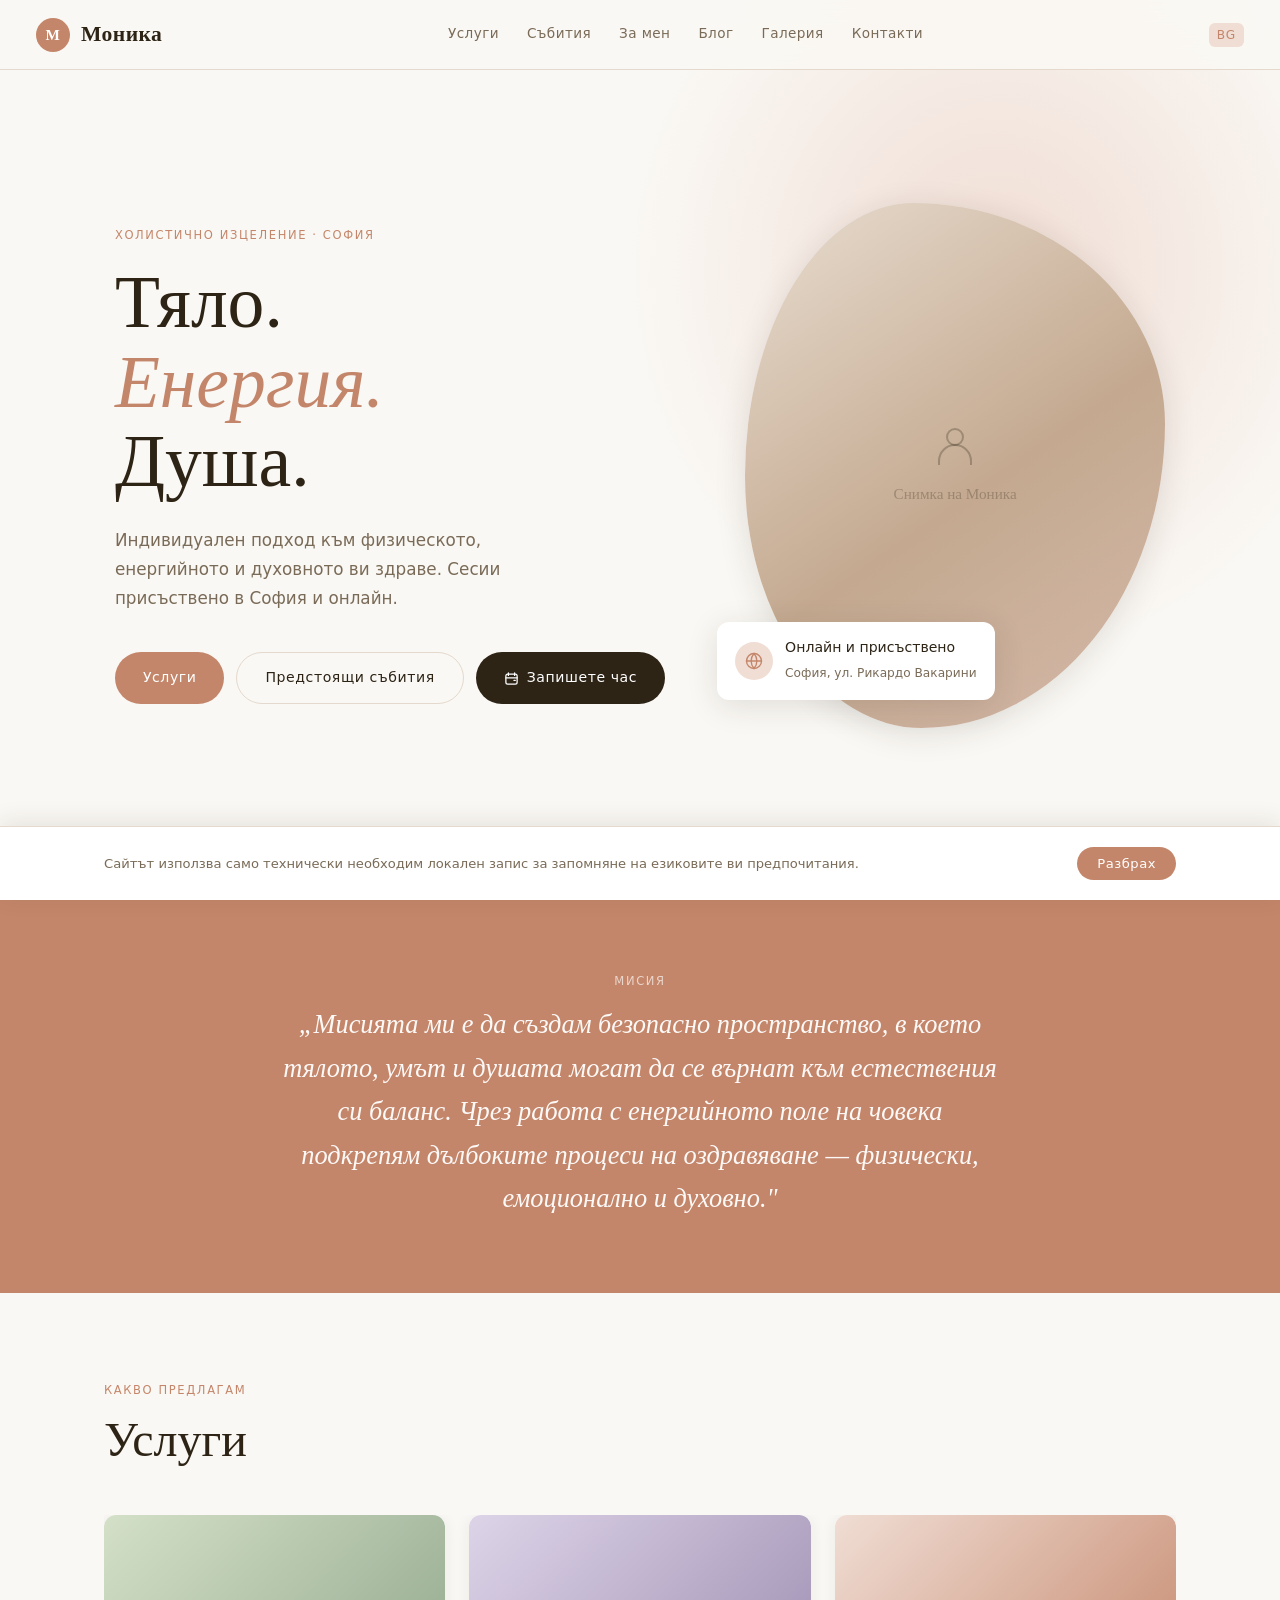
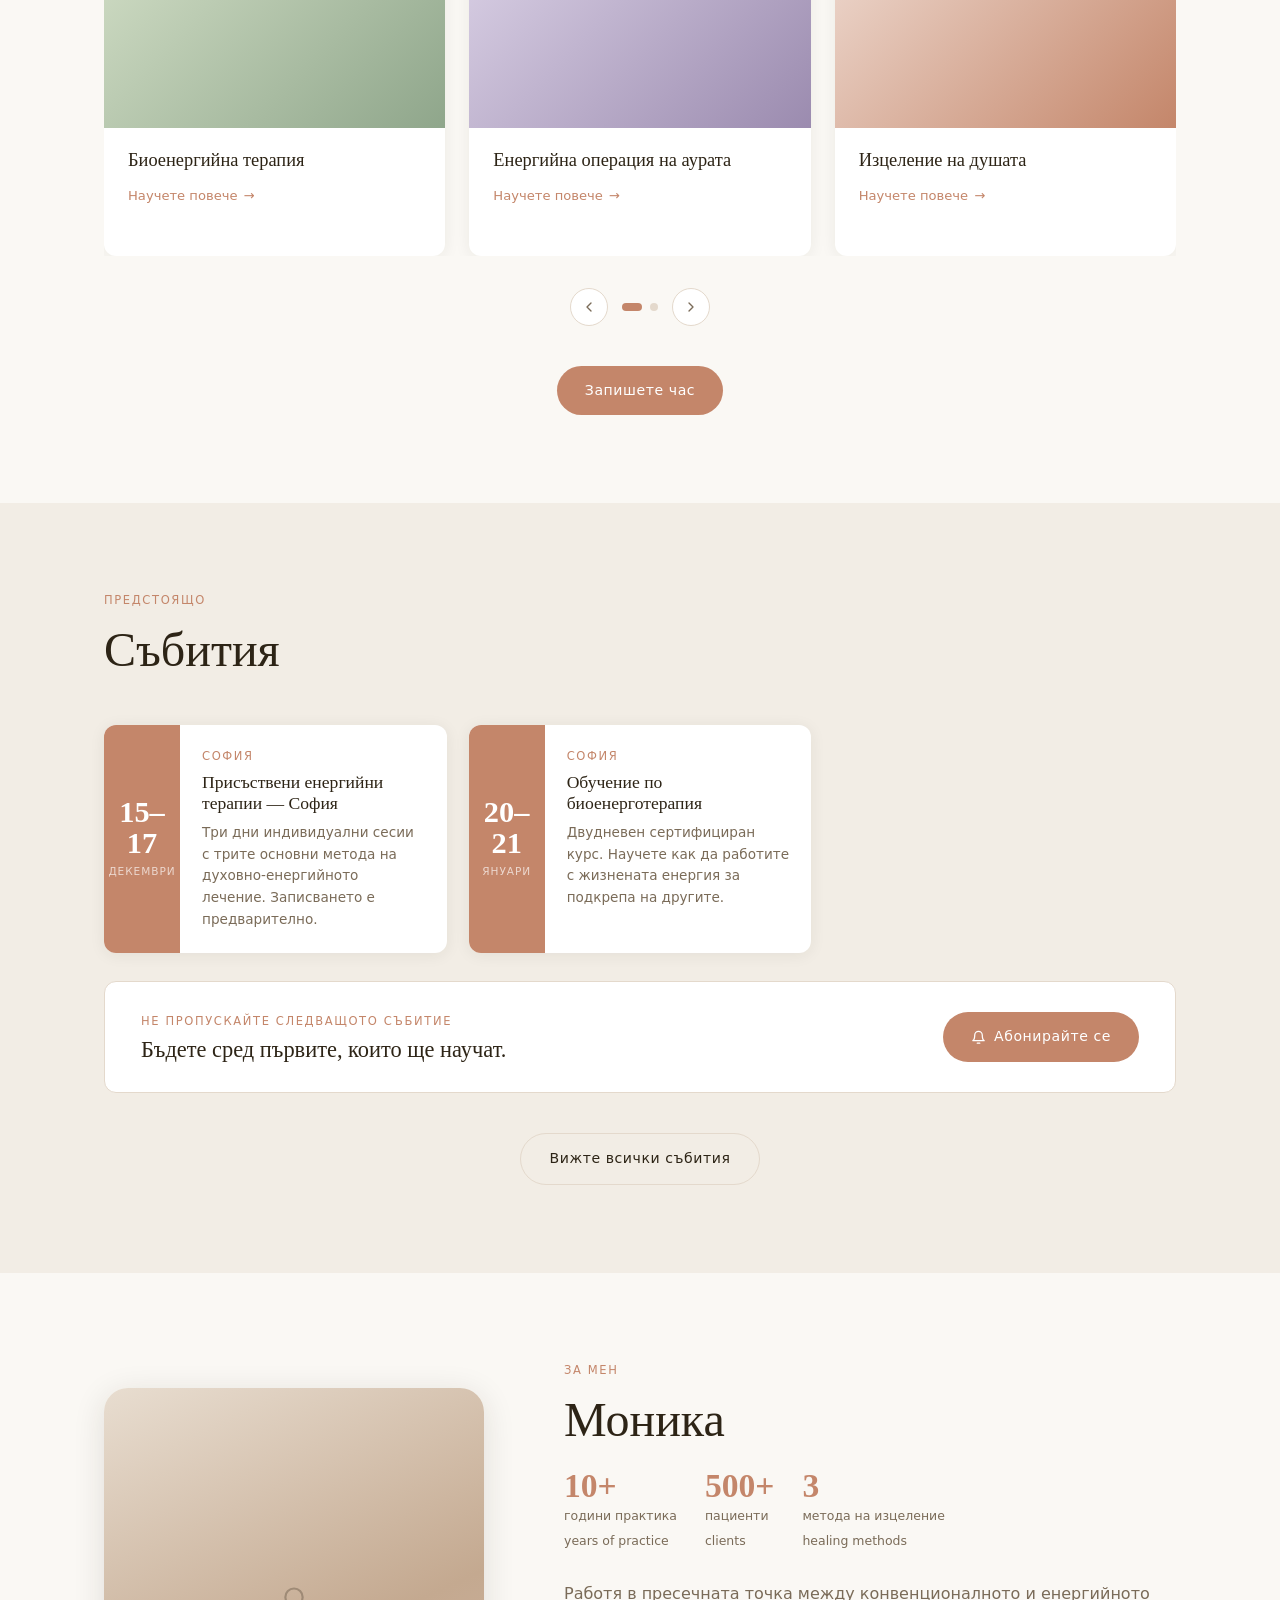
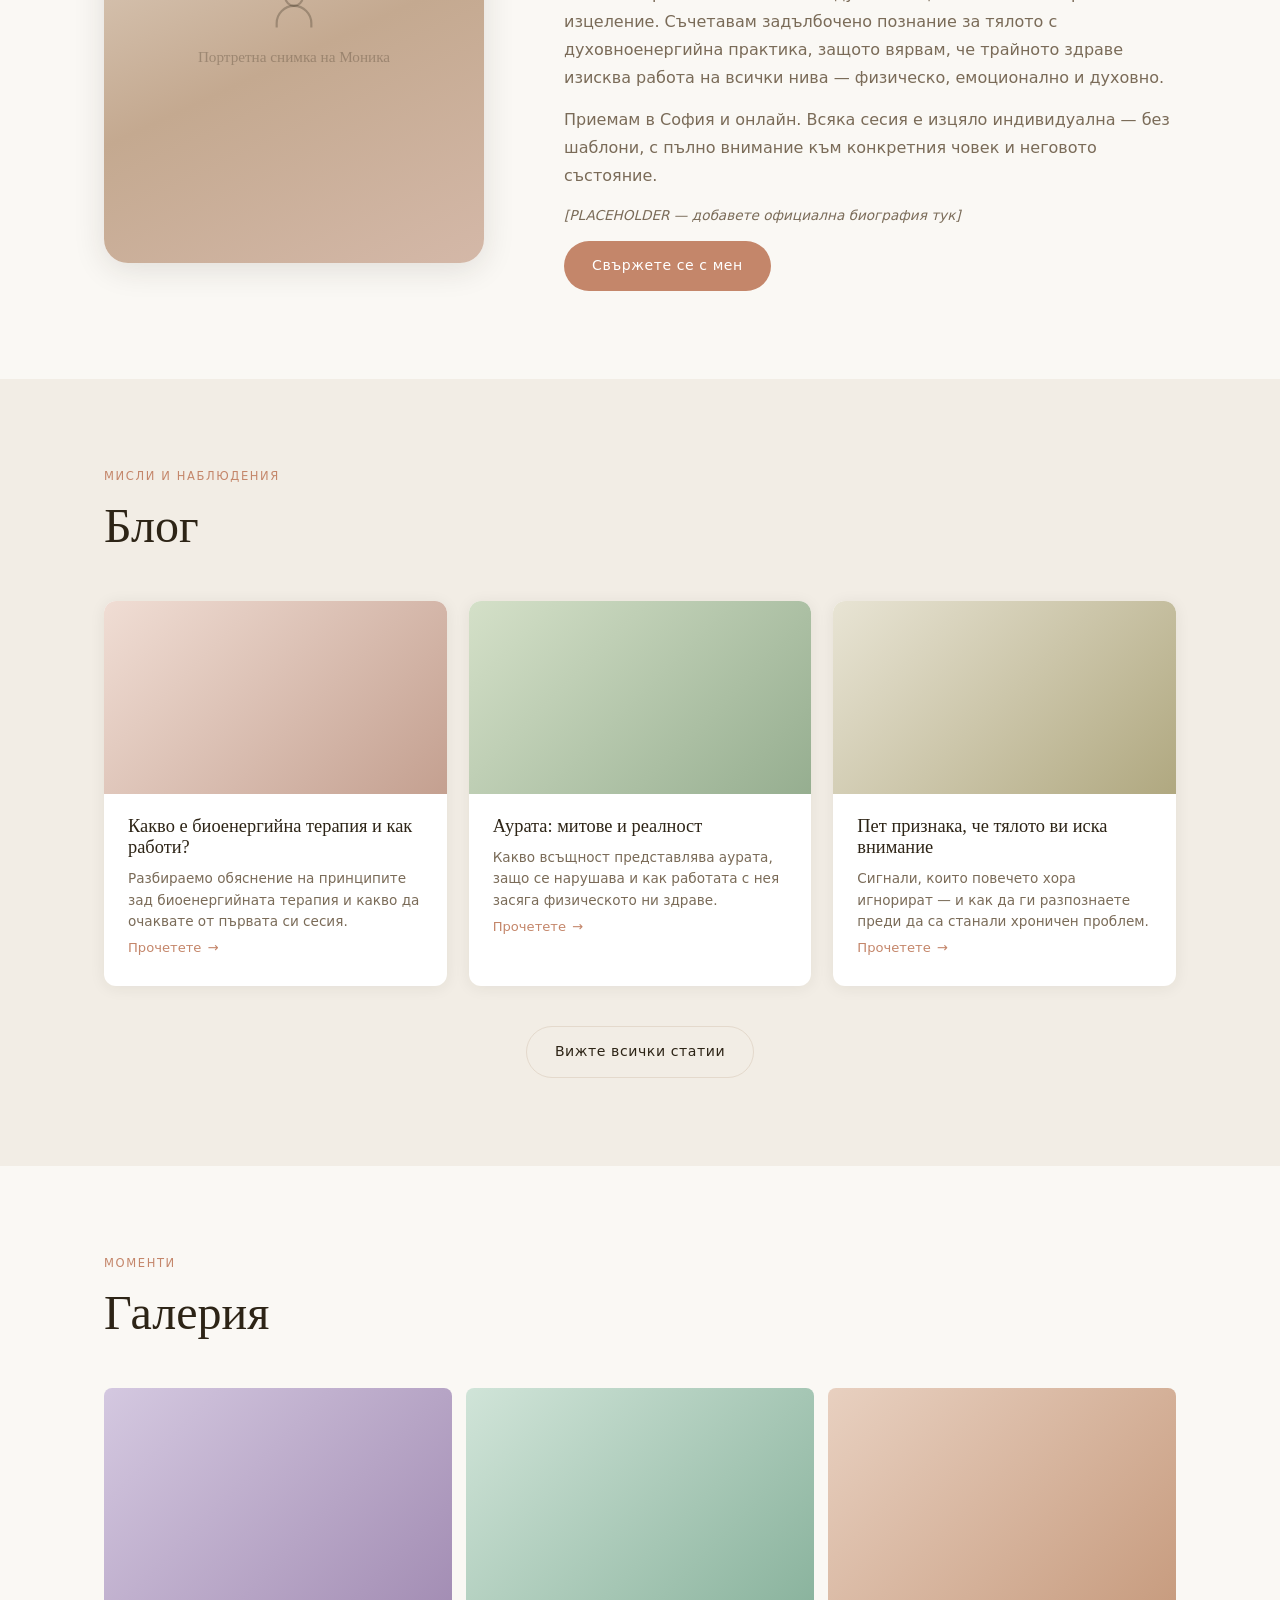
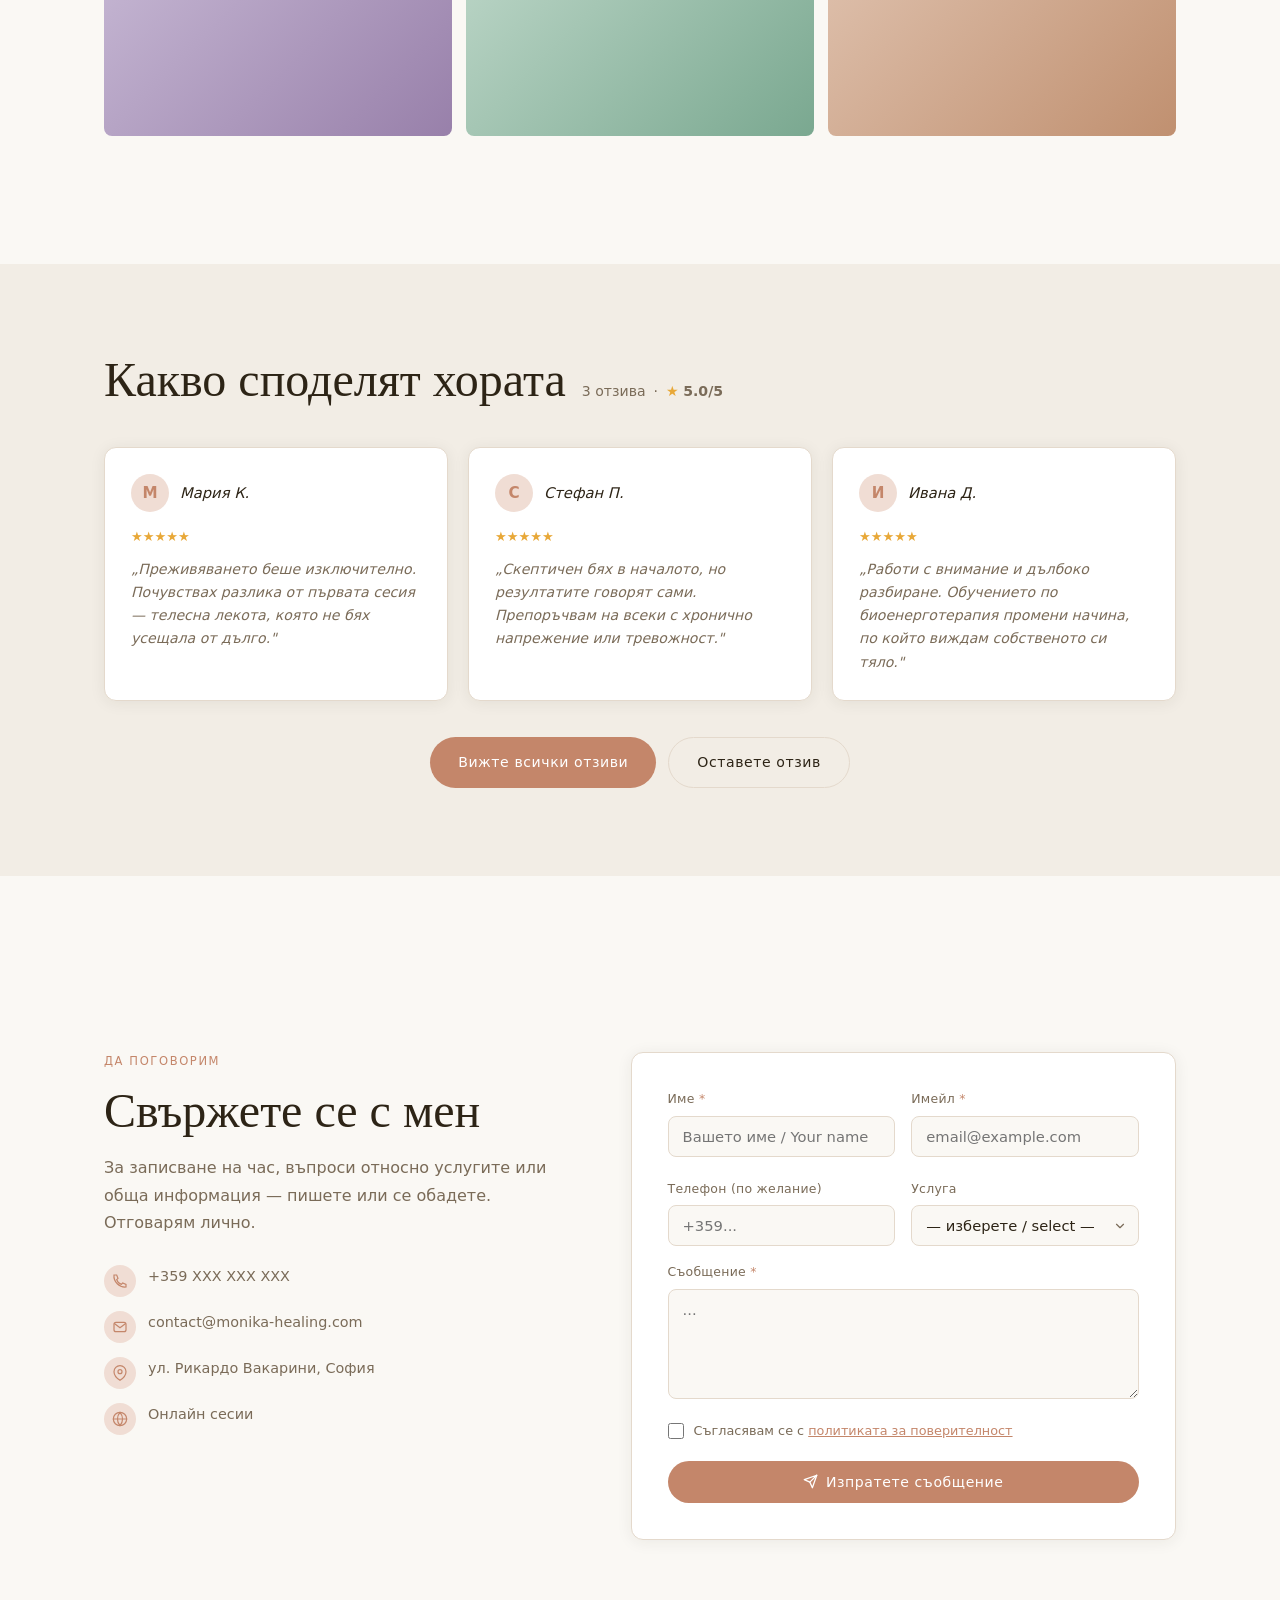
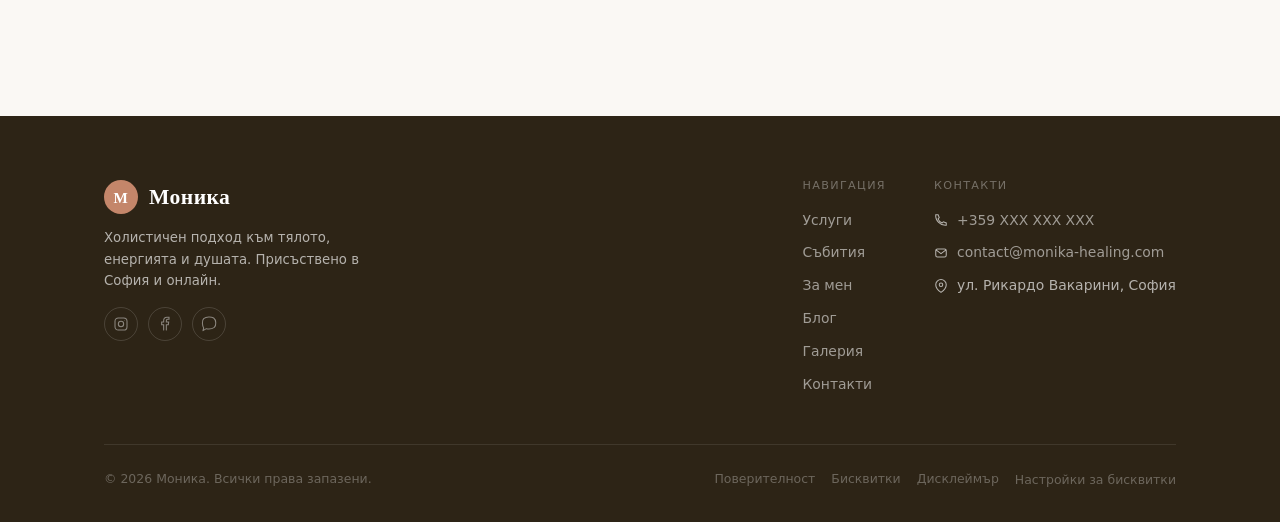
==== index.html @ 39e2f4d3 "Add files via upload" ====
<!DOCTYPE html>
<html lang="bg">
<head>
<meta charset="UTF-8">
<meta name="viewport" content="width=device-width, initial-scale=1, viewport-fit=cover">

<!-- ═══ Primary SEO ═══ -->
<title>Моника — Холистично изцеление в София</title>
<meta name="description" content="Моника — биоенергийна терапия, енергийна операция на аурата и изцеление на душата. Индивидуални сесии присъствено в София и онлайн.">
<meta name="author" content="Моника">
<meta name="keywords" content="биоенергийна терапия, енергийна операция на аурата, изцеление на душата, холистична медицина, холистично изцеление, духовно-енергийно лечение, биоенерготерапия обучение, Sofia holistic healing, energy therapy Sofia">
<meta name="theme-color" content="#C4866A">
<link rel="canonical" href="https://ВАШИЯТ-ДОМЕЙН.com/">

<!-- ═══ Open Graph ═══ -->
<meta property="og:type"        content="website">
<meta property="og:url"         content="https://ВАШИЯТ-ДОМЕЙН.com/">
<meta property="og:site_name"   content="Моника — Холистично изцеление">
<meta property="og:title"       content="Моника — Холистично изцеление в София">
<meta property="og:description" content="Биоенергийна терапия, енергийна операция на аурата и изцеление на душата. Сесии в София и онлайн.">
<meta property="og:image"       content="https://ВАШИЯТ-ДОМЕЙН.com/assets/images/og-image.jpg">
<meta property="og:locale"         content="bg_BG">
<meta property="og:locale:alternate" content="en_US">

<!-- ═══ Twitter Card ═══ -->
<meta name="twitter:card"        content="summary_large_image">
<meta name="twitter:title"       content="Моника — Холистично изцеление в София">
<meta name="twitter:description" content="Биоенергийна терапия, енергийна операция на аурата и изцеление на душата.">
<meta name="twitter:image"       content="https://ВАШИЯТ-ДОМЕЙН.com/assets/images/og-image.jpg">

<!-- ═══ Hreflang (Q6: no /en/ build) ═══ -->
<link rel="alternate" hreflang="bg"        href="https://ВАШИЯТ-ДОМЕЙН.com/">
<link rel="alternate" hreflang="x-default" href="https://ВАШИЯТ-ДОМЕЙН.com/">

<!-- ═══ JSON-LD: LocalBusiness + WebSite ═══ -->
<script type="application/ld+json">
{
  "@context": "https://schema.org",
  "@graph": [
    {
      "@type": "LocalBusiness",
      "@id": "https://ВАШИЯТ-ДОМЕЙН.com/#business",
      "name": "Моника — Холистично изцеление",
      "description": "Биоенергийна терапия, енергийна операция на аурата и изцеление на душата в София и онлайн.",
      "url": "https://ВАШИЯТ-ДОМЕЙН.com/",
      "telephone": "+359XXXXXXXXX",
      "email": "contact@monika-healing.com",
      "address": {
        "@type": "PostalAddress",
        "streetAddress": "ул. Рикардо Вакарини",
        "addressLocality": "София",
        "addressRegion": "Sofia",
        "postalCode": "1000",
        "addressCountry": "BG"
      },
      "geo": {
        "@type": "GeoCoordinates",
        "latitude": "42.6977",
        "longitude": "23.3219"
      },
      "image": "https://ВАШИЯТ-ДОМЕЙН.com/assets/images/og-image.jpg",
      "priceRange": "$$",
      "hasMap": "https://maps.google.com/?q=ул.+Рикардо+Вакарини,+София",
      "sameAs": [
        "https://www.instagram.com/PLACEHOLDER",
        "https://www.facebook.com/PLACEHOLDER"
      ]
    },
    {
      "@type": "WebSite",
      "@id": "https://ВАШИЯТ-ДОМЕЙН.com/#website",
      "url": "https://ВАШИЯТ-ДОМЕЙН.com/",
      "name": "Моника — Холистично изцеление",
      "inLanguage": ["bg", "en"],
      "publisher": { "@id": "https://ВАШИЯТ-ДОМЕЙН.com/#business" }
    }
  ]
}
</script>

<!-- ═══ JSON-LD: Services ═══ -->
<script type="application/ld+json">
{
  "@context": "https://schema.org",
  "@graph": [
    {
      "@type": "Service",
      "@id": "https://ВАШИЯТ-ДОМЕЙН.com/#svc-bioenergy",
      "provider": { "@id": "https://ВАШИЯТ-ДОМЕЙН.com/#business" },
      "name": "Биоенергийна терапия",
      "description": "Работа с жизнената енергия на тялото за подкрепа на физическото и емоционалното здраве.",
      "areaServed": ["Sofia", "Online"],
      "serviceType": "Holistic Healing"
    },
    {
      "@type": "Service",
      "@id": "https://ВАШИЯТ-ДОМЕЙН.com/#svc-aura",
      "provider": { "@id": "https://ВАШИЯТ-ДОМЕЙН.com/#business" },
      "name": "Енергийна операция на аурата",
      "description": "Почистване, балансиране и укрепване на енергийното поле около тялото.",
      "areaServed": ["Sofia", "Online"],
      "serviceType": "Holistic Healing"
    },
    {
      "@type": "Service",
      "@id": "https://ВАШИЯТ-ДОМЕЙН.com/#svc-soul",
      "provider": { "@id": "https://ВАШИЯТ-ДОМЕЙН.com/#business" },
      "name": "Изцеление на душата",
      "description": "Работа с дълбоките духовни и психоемоционални корени на дисбаланса.",
      "areaServed": ["Sofia", "Online"],
      "serviceType": "Holistic Healing"
    },
    {
      "@type": "Service",
      "@id": "https://ВАШИЯТ-ДОМЕЙН.com/#svc-complex",
      "provider": { "@id": "https://ВАШИЯТ-ДОМЕЙН.com/#business" },
      "name": "Комплексно духовно-енергийно изцеление",
      "description": "Съчетание на биоенергийна терапия, работа с аурата и изцеление на душата в един сеанс.",
      "areaServed": ["Sofia", "Online"],
      "serviceType": "Holistic Healing"
    },
    {
      "@type": "Service",
      "@id": "https://ВАШИЯТ-ДОМЕЙН.com/#svc-training",
      "provider": { "@id": "https://ВАШИЯТ-ДОМЕЙН.com/#business" },
      "name": "Сертифицирано обучение по биоенерготерапия",
      "description": "Двудневен сертифициран курс за работа с жизнената енергия.",
      "areaServed": "Sofia",
      "serviceType": "Training"
    }
  ]
}
</script>

<!-- ═══ JSON-LD: FAQPage ═══ -->
<script type="application/ld+json">
{
  "@context": "https://schema.org",
  "@type": "FAQPage",
  "mainEntity": [
    {
      "@type": "Question",
      "name": "Какво е биоенергийна терапия?",
      "acceptedAnswer": {
        "@type": "Answer",
        "text": "Биоенергийната терапия работи с жизнената енергия на тялото. Терапевтът открива и балансира нарушения в енергийното поле, което подпомага физическото и емоционалното възстановяване."
      }
    },
    {
      "@type": "Question",
      "name": "Как се провеждат онлайн сесиите?",
      "acceptedAnswer": {
        "@type": "Answer",
        "text": "Онлайн сесиите се провеждат чрез видеовръзка. Работата с енергийното поле не изисква физическо присъствие — резултатите са сравними с присъствените сесии."
      }
    },
    {
      "@type": "Question",
      "name": "Колко сесии са необходими?",
      "acceptedAnswer": {
        "@type": "Answer",
        "text": "Броят сесии зависи от конкретното състояние. Много хора усещат разлика след първата сесия; за хронични проблеми обикновено се препоръчват 3–5 сесии."
      }
    },
    {
      "@type": "Question",
      "name": "Заменя ли енергийната терапия конвенционалното лечение?",
      "acceptedAnswer": {
        "@type": "Answer",
        "text": "Не — холистичните методи се прилагат като допълнение към конвенционалната медицина, не като замяна. При сериозни здравни проблеми винаги следвайте препоръките на Вашия лекар."
      }
    }
  ]
}
</script>

<!-- ═══ JSON-LD: Reviews ═══ -->
<script type="application/ld+json">
{
  "@context": "https://schema.org",
  "@graph": [
    {
      "@type": "Review",
      "@id": "https://ВАШИЯТ-ДОМЕЙН.com/#review-1",
      "itemReviewed": { "@id": "https://ВАШИЯТ-ДОМЕЙН.com/#business" },
      "author": { "@type": "Person", "name": "Мария К." },
      "reviewRating": { "@type": "Rating", "ratingValue": "5", "bestRating": "5" },
      "reviewBody": "Преживяването беше изключително. Почувствах разлика от първата сесия — телесна лекота, която не бях усещала от дълго."
    },
    {
      "@type": "Review",
      "@id": "https://ВАШИЯТ-ДОМЕЙН.com/#review-2",
      "itemReviewed": { "@id": "https://ВАШИЯТ-ДОМЕЙН.com/#business" },
      "author": { "@type": "Person", "name": "Стефан П." },
      "reviewRating": { "@type": "Rating", "ratingValue": "5", "bestRating": "5" },
      "reviewBody": "Скептичен бях в началото, но резултатите говорят сами. Препоръчвам на всеки с хронично напрежение или тревожност."
    },
    {
      "@type": "Review",
      "@id": "https://ВАШИЯТ-ДОМЕЙН.com/#review-3",
      "itemReviewed": { "@id": "https://ВАШИЯТ-ДОМЕЙН.com/#business" },
      "author": { "@type": "Person", "name": "Ивана Д." },
      "reviewRating": { "@type": "Rating", "ratingValue": "5", "bestRating": "5" },
      "reviewBody": "Работи с внимание и дълбоко разбиране. Обучението по биоенерготерапия промени начина, по който виждам собственото си тяло."
    }
  ]
}
</script>

<!-- Anti-FOUC: set lang class before first paint -->
<script>try{var l=localStorage.getItem('lang');if(l==='en'){document.documentElement.lang='en';document.documentElement.classList.add('lang-en')}}catch(e){}</script>
<link rel="preload" href="assets/fonts/CG-600.woff2" as="font" type="font/woff2" crossorigin>
<link rel="preload" href="assets/fonts/J-400.woff2" as="font" type="font/woff2" crossorigin>
<link rel="stylesheet" href="assets/css/style.css">
<link rel="icon" href="assets/images/favicon.svg" type="image/svg+xml">
<link rel="manifest" href="site.webmanifest">
<meta http-equiv="Content-Security-Policy" content="default-src 'self'; style-src 'self' 'unsafe-inline'; script-src 'self' 'unsafe-inline'; font-src 'self'; img-src 'self' data: https:; form-action https://formspree.io; connect-src https://formspree.io; frame-ancestors 'none'">
</head>
<body>

<a class="skip-link" href="#main-content">
  <span data-lang="bg">Прескочи към съдържанието</span>
  <span data-lang="en">Skip to content</span>
</a>

<!-- ═══ HEADER ═══ -->
<header class="site-header" id="site-header">
  <a class="brand" href="#top" aria-label="Моника, начало">
    <span class="brand-mark">М</span>
    <span data-lang="bg">Моника</span>
    <span data-lang="en">Monica</span>
  </a>
  <nav class="desktop-nav" aria-label="Основна навигация">
    <a href="#uslugi"><span data-lang="bg">Услуги</span><span data-lang="en">Services</span></a>
    <a href="#sabitiya"><span data-lang="bg">Събития</span><span data-lang="en">Events</span></a>
    <a href="#za-men"><span data-lang="bg">За мен</span><span data-lang="en">About</span></a>
    <a href="blog.html"><span data-lang="bg">Блог</span><span data-lang="en">Blog</span></a>
    <a href="#galeria"><span data-lang="bg">Галерия</span><span data-lang="en">Gallery</span></a>
    <a href="#kontakti"><span data-lang="bg">Контакти</span><span data-lang="en">Contact</span></a>
  </nav>
  <div class="header-right">
    <div class="lang-sw" aria-label="Избор на език">
      <button class="lang-btn active" data-lang="bg">BG</button>
      <button class="lang-btn" data-lang="en">EN</button>
    </div>
    <button class="hamburger" id="hamburger" aria-label="Меню" aria-expanded="false">
      <span></span><span></span><span></span>
    </button>
  </div>
</header>

<!-- ═══ MOBILE NAV ═══ -->
<nav class="mobile-nav" id="mobile-nav" aria-label="Мобилна навигация" hidden>
  <a href="#uslugi"   class="nav-close"><span data-lang="bg">Услуги</span><span data-lang="en">Services</span></a>
  <a href="#sabitiya" class="nav-close"><span data-lang="bg">Събития</span><span data-lang="en">Events</span></a>
  <a href="#za-men"   class="nav-close"><span data-lang="bg">За мен</span><span data-lang="en">About</span></a>
  <a href="blog.html" class="nav-close"><span data-lang="bg">Блог</span><span data-lang="en">Blog</span></a>
  <a href="#galeria"  class="nav-close"><span data-lang="bg">Галерия</span><span data-lang="en">Gallery</span></a>
  <a href="#kontakti" class="nav-close"><span data-lang="bg">Контакти</span><span data-lang="en">Contact</span></a>
  <div class="mobile-lang">
    <button class="lang-btn active" data-lang="bg">Български</button>
    <button class="lang-btn" data-lang="en">English</button>
  </div>
</nav>

<main id="main-content">
<span id="top" tabindex="-1" aria-hidden="true" style="display:block;height:0;overflow:hidden"></span>

<!-- ═══ HERO ═══ -->
<section class="hero" aria-labelledby="hero-heading">
  <div class="container">
    <div class="hero-inner">
      <div class="hero-copy reveal">
        <span class="eyebrow">
          <span data-lang="bg">Холистично изцеление · София</span>
          <span data-lang="en">Holistic Healing · Sofia</span>
        </span>
        <h1 id="hero-heading">
          <span data-lang="bg">Тяло.<br><em>Енергия.</em><br>Душа.</span>
          <span data-lang="en">Body.<br><em>Energy.</em><br>Soul.</span>
        </h1>
        <p class="hero-lead">
          <span data-lang="bg">Индивидуален подход към физическото, енергийното и духовното ви здраве. Сесии присъствено в София и онлайн.</span>
          <span data-lang="en">A personal approach to your physical, energetic and spiritual wellbeing. In-person sessions in Sofia and online.</span>
        </p>
        <div class="hero-actions">
          <a class="btn btn-primary" href="#uslugi">
            <span data-lang="bg">Услуги</span><span data-lang="en">Services</span>
          </a>
          <a class="btn btn-outline" href="#sabitiya">
            <span data-lang="bg">Предстоящи събития</span><span data-lang="en">Upcoming Events</span>
          </a>
          <a class="btn btn-dark" href="#kontakti">
            <svg width="15" height="15" viewBox="0 0 24 24" fill="none" stroke="currentColor" stroke-width="2" stroke-linecap="round" stroke-linejoin="round" aria-hidden="true"><rect x="3" y="5" width="18" height="16" rx="3"/><path d="M7 3v4m10-4v4M3 11h18m-5 4h2"/></svg>
            <span data-lang="bg">Запишете час</span><span data-lang="en">Book a Session</span>
          </a>
        </div>
      </div>
      <div class="hero-visual reveal" style="transition-delay:.15s">
        <div class="hero-blob">
          <div class="hero-placeholder">
            <svg width="48" height="48" viewBox="0 0 24 24" fill="none" stroke="currentColor" stroke-width="1" aria-hidden="true"><circle cx="12" cy="7" r="4"/><path d="M4 21v-2a8 8 0 0 1 16 0v2"/></svg>
            <span data-lang="bg">Снимка на Моника</span>
            <span data-lang="en">Photo of Monica</span>
          </div>
        </div>
        <div class="hero-badge">
          <div class="hero-badge-icon">
            <svg width="18" height="18" viewBox="0 0 24 24" fill="none" stroke="var(--accent)" stroke-width="1.8" stroke-linecap="round" aria-hidden="true"><circle cx="12" cy="12" r="10"/><path d="M2 12h20M12 2a15 15 0 0 1 0 20M12 2a15 15 0 0 0 0 20"/></svg>
          </div>
          <div>
            <strong><span data-lang="bg">Онлайн и присъствено</span><span data-lang="en">Online & in-person</span></strong>
            <small><span data-lang="bg">София, ул. Рикардо Вакарини</span><span data-lang="en">Sofia, ul. Ricardo Vacarini</span></small>
          </div>
        </div>
      </div>
    </div>
  </div>
</section>

<!-- ═══ MISSION ═══ -->
<section class="mission" aria-label="Мисия">
  <div class="container">
    <div class="mission-inner reveal">
      <span class="eyebrow"><span data-lang="bg">Мисия</span><span data-lang="en">Mission</span></span>
      <p data-lang="bg">„Мисията ми е да създам безопасно пространство, в което тялото, умът и душата могат да се върнат към естествения си баланс. Чрез работа с енергийното поле на човека подкрепям дълбоките процеси на оздравяване — физически, емоционално и духовно."</p>
      <p data-lang="en">"My mission is to create a safe space where body, mind and soul can return to their natural balance. Through work with the human energy field, I support deep processes of healing — physical, emotional and spiritual."</p>
    </div>
  </div>
</section>

<!-- ═══ SERVICES ═══ -->
<section class="section" id="uslugi" aria-labelledby="svc-heading">
  <div class="container">
    <div class="section-header reveal">
      <span class="eyebrow"><span data-lang="bg">Какво предлагам</span><span data-lang="en">What I offer</span></span>
      <h2 id="svc-heading"><span data-lang="bg">Услуги</span><span data-lang="en">Services</span></h2>
    </div>
    <div class="services-carousel reveal" id="carousel-region" role="region" aria-roledescription="carousel" aria-labelledby="svc-heading">
      <div id="svc-live" class="carousel-live" aria-live="polite" aria-atomic="true"></div>
      <div class="carousel-wrap">
        <div class="carousel-track" id="svc-track">

          <article class="svc-card" role="group" aria-roledescription="slide">
            <div class="card-img"><div class="card-img-inner" style="background:linear-gradient(135deg,#D4E0C8,#8FA68B)"></div></div>
            <div class="card-body">
              <h3><a href="#kontakti"><span data-lang="bg">Биоенергийна терапия</span><span data-lang="en">Bioenergy Therapy</span></a></h3>
              <span class="card-link" aria-hidden="true"><span data-lang="bg">Научете повече</span><span data-lang="en">Learn more</span> →</span>
            </div>
          </article>

          <article class="svc-card" role="group" aria-roledescription="slide">
            <div class="card-img"><div class="card-img-inner" style="background:linear-gradient(135deg,#DDD4E8,#9B8BAF)"></div></div>
            <div class="card-body">
              <h3><a href="#kontakti"><span data-lang="bg">Енергийна операция на аурата</span><span data-lang="en">Aura Energy Operation</span></a></h3>
              <span class="card-link" aria-hidden="true"><span data-lang="bg">Научете повече</span><span data-lang="en">Learn more</span> →</span>
            </div>
          </article>

          <article class="svc-card" role="group" aria-roledescription="slide">
            <div class="card-img"><div class="card-img-inner" style="background:linear-gradient(135deg,#F0DDD4,#C4866A)"></div></div>
            <div class="card-body">
              <h3><a href="#kontakti"><span data-lang="bg">Изцеление на душата</span><span data-lang="en">Soul Healing</span></a></h3>
              <span class="card-link" aria-hidden="true"><span data-lang="bg">Научете повече</span><span data-lang="en">Learn more</span> →</span>
            </div>
          </article>

          <article class="svc-card" role="group" aria-roledescription="slide">
            <div class="card-img"><div class="card-img-inner" style="background:linear-gradient(135deg,#D0E8E4,#6FA0A0)"></div></div>
            <div class="card-body">
              <h3><a href="#kontakti"><span data-lang="bg">Комплексно духовно-енергийно изцеление</span><span data-lang="en">Complex Spiritual-Energy Healing</span></a></h3>
              <span class="card-link" aria-hidden="true"><span data-lang="bg">Научете повече</span><span data-lang="en">Learn more</span> →</span>
            </div>
          </article>

          <article class="svc-card" role="group" aria-roledescription="slide">
            <div class="card-img"><div class="card-img-inner" style="background:linear-gradient(135deg,#E8E0C8,#B0A06A)"></div></div>
            <div class="card-body">
              <h3><a href="#kontakti"><span data-lang="bg">Сертифицирано обучение по биоенерготерапия</span><span data-lang="en">Certified Bioenergy Therapy Training</span></a></h3>
              <span class="card-link" aria-hidden="true"><span data-lang="bg">Научете повече</span><span data-lang="en">Learn more</span> →</span>
            </div>
          </article>

          <article class="svc-card" role="group" aria-roledescription="slide" style="opacity:.7">
            <div class="card-img"><div class="card-img-inner" style="background:linear-gradient(135deg,#E4E0DC,#B8B0A8)"></div></div>
            <div class="card-body">
              <span class="locked-tag"><span data-lang="bg">Очаквайте скоро</span><span data-lang="en">Coming soon</span></span>
              <h3><span style="color:var(--text-muted)"><span data-lang="bg">Озонотерапия</span><span data-lang="en">Ozone Therapy</span></span></h3>
            </div>
          </article>

        </div>
      </div>
      <div class="carousel-controls">
        <button class="c-arrow" id="svc-prev" aria-label="Предишна">
          <svg width="16" height="16" viewBox="0 0 24 24" fill="none" stroke="currentColor" stroke-width="2" stroke-linecap="round" stroke-linejoin="round"><path d="m15 6-6 6 6 6"/></svg>
        </button>
        <div class="c-dots" id="svc-dots"></div>
        <button class="c-arrow" id="svc-next" aria-label="Следваща">
          <svg width="16" height="16" viewBox="0 0 24 24" fill="none" stroke="currentColor" stroke-width="2" stroke-linecap="round" stroke-linejoin="round"><path d="m9 6 6 6-6 6"/></svg>
        </button>
      </div>
    </div>
    <div class="section-footer reveal">
      <a class="btn btn-primary" href="#kontakti">
        <span data-lang="bg">Запишете час</span><span data-lang="en">Book a session</span>
      </a>
    </div>
  </div>
</section>

<!-- ═══ EVENTS ═══ -->
<section class="section section-alt" id="sabitiya" aria-labelledby="evt-heading">
  <div class="container">
    <div class="section-header reveal">
      <span class="eyebrow"><span data-lang="bg">Предстоящо</span><span data-lang="en">Upcoming</span></span>
      <h2 id="evt-heading"><span data-lang="bg">Събития</span><span data-lang="en">Events</span></h2>
    </div>
    <div class="events-grid reveal">

      <article class="evt-card">
        <div class="evt-date">
          <strong>15–17</strong>
          <span><span data-lang="bg">декември</span><span data-lang="en">december</span></span>
        </div>
        <div class="evt-body">
          <span class="eyebrow">София</span>
          <h3><a href="#kontakti">
            <span data-lang="bg">Присъствени енергийни терапии — София</span>
            <span data-lang="en">In-person Energy Therapy Sessions — Sofia</span>
          </a></h3>
          <p data-lang="bg">Три дни индивидуални сесии с трите основни метода на духовно-енергийното лечение. Записването е предварително.</p>
          <p data-lang="en">Three days of individual sessions using three core methods of spiritual-energy healing. Advance booking required.</p>
        </div>
      </article>

      <article class="evt-card">
        <div class="evt-date">
          <strong>20–21</strong>
          <span><span data-lang="bg">януари</span><span data-lang="en">january</span></span>
        </div>
        <div class="evt-body">
          <span class="eyebrow">София</span>
          <h3><a href="#kontakti">
            <span data-lang="bg">Обучение по биоенерготерапия</span>
            <span data-lang="en">Bioenergy Therapy Training</span>
          </a></h3>
          <p data-lang="bg">Двудневен сертифициран курс. Научете как да работите с жизнената енергия за подкрепа на другите.</p>
          <p data-lang="en">A two-day certified course. Learn to work with life energy to support and heal others.</p>
        </div>
      </article>

    </div>
    <div class="subscribe-strip reveal">
      <div class="subscribe-copy">
        <span class="eyebrow"><span data-lang="bg">Не пропускайте следващото събитие</span><span data-lang="en">Don't miss the next event</span></span>
        <h3><span data-lang="bg">Бъдете сред първите, които ще научат.</span><span data-lang="en">Be among the first to know.</span></h3>
      </div>
      <a class="btn btn-primary" href="#kontakti">
        <svg width="15" height="15" viewBox="0 0 24 24" fill="none" stroke="currentColor" stroke-width="2" stroke-linecap="round" stroke-linejoin="round" aria-hidden="true"><path d="M18 8a6 6 0 0 0-12 0c0 7-3 9-3 9h18c0 0-3-2-3-9"/><path d="M10 21h4"/></svg>
        <span data-lang="bg">Абонирайте се</span><span data-lang="en">Subscribe</span>
      </a>
    </div>
    <div class="section-footer reveal">
      <a class="btn btn-outline" href="#kontakti">
        <span data-lang="bg">Вижте всички събития</span><span data-lang="en">See all events</span>
      </a>
    </div>
  </div>
</section>

<!-- ═══ ABOUT ═══ -->
<section class="section" id="za-men" aria-labelledby="about-heading">
  <div class="container">
    <div class="about-inner">
      <div class="about-portrait reveal">
        <div class="about-img">
          <div class="about-img-placeholder">
            <svg width="52" height="52" viewBox="0 0 24 24" fill="none" stroke="currentColor" stroke-width="1" aria-hidden="true"><circle cx="12" cy="7" r="4"/><path d="M4 21v-2a8 8 0 0 1 16 0v2"/></svg>
            <span data-lang="bg">Портретна снимка на Моника</span>
            <span data-lang="en">Portrait photo of Monica</span>
          </div>
        </div>
      </div>
      <div class="about-copy reveal" style="transition-delay:.12s">
        <span class="eyebrow"><span data-lang="bg">За мен</span><span data-lang="en">About me</span></span>
        <h2 id="about-heading">Моника</h2>
        <div class="about-stats">
          <div class="stat">
            <strong>10+</strong>
            <span data-lang="bg">години практика</span><span data-lang="en">years of practice</span>
          </div>
          <div class="stat">
            <strong>500+</strong>
            <span data-lang="bg">пациенти</span><span data-lang="en">clients</span>
          </div>
          <div class="stat">
            <strong>3</strong>
            <span data-lang="bg">метода на изцеление</span><span data-lang="en">healing methods</span>
          </div>
        </div>
        <p data-lang="bg">Работя в пресечната точка между конвенционалното и енергийното изцеление. Съчетавам задълбочено познание за тялото с духовноенергийна практика, защото вярвам, че трайното здраве изисква работа на всички нива — физическо, емоционално и духовно.</p>
        <p data-lang="bg">Приемам в София и онлайн. Всяка сесия е изцяло индивидуална — без шаблони, с пълно внимание към конкретния човек и неговото състояние.</p>
        <p data-lang="bg" style="color:var(--text-muted);font-size:.85rem;font-style:italic">[PLACEHOLDER — добавете официална биография тук]</p>
        <p data-lang="en">I work at the intersection of conventional and energy healing. I combine in-depth knowledge of the body with spiritual-energetic practice, because I believe lasting health requires work at all levels — physical, emotional and spiritual.</p>
        <p data-lang="en">I see clients in Sofia and online. Every session is fully individual — no templates, with complete attention to the specific person and their condition.</p>
        <p data-lang="en" style="color:var(--text-muted);font-size:.85rem;font-style:italic">[PLACEHOLDER — add official biography here]</p>
        <a class="btn btn-primary" href="#kontakti">
          <span data-lang="bg">Свържете се с мен</span><span data-lang="en">Get in touch</span>
        </a>
      </div>
    </div>
  </div>
</section>

<!-- ═══ BLOG ═══ -->
<section class="section section-alt" id="blog" aria-labelledby="blog-heading">
  <div class="container">
    <div class="section-header reveal">
      <span class="eyebrow"><span data-lang="bg">Мисли и наблюдения</span><span data-lang="en">Thoughts and observations</span></span>
      <h2 id="blog-heading"><span data-lang="bg">Блог</span><span data-lang="en">Blog</span></h2>
    </div>
    <div class="journal-grid">

      <article class="jrn-card reveal">
        <div class="card-img"><div class="card-img-inner" style="background:linear-gradient(135deg,#F0DDD4,#C4A090)"></div></div>
        <div class="card-body">
          <h3><a href="blog.html">
            <span data-lang="bg">Какво е биоенергийна терапия и как работи?</span>
            <span data-lang="en">What is Bioenergy Therapy and How Does It Work?</span>
          </a></h3>
          <p style="font-size:.85rem;color:var(--text-muted);margin-top:8px;line-height:1.6" data-lang="bg">Разбираемо обяснение на принципите зад биоенергийната терапия и какво да очаквате от първата си сесия.</p>
          <p style="font-size:.85rem;color:var(--text-muted);margin-top:8px;line-height:1.6" data-lang="en">A clear explanation of the principles behind bioenergy therapy and what to expect from your first session.</p>
          <span class="card-link"><span data-lang="bg">Прочетете</span><span data-lang="en">Read</span> →</span>
        </div>
      </article>

      <article class="jrn-card reveal" style="transition-delay:.1s">
        <div class="card-img"><div class="card-img-inner" style="background:linear-gradient(135deg,#D4E0C8,#96AE90)"></div></div>
        <div class="card-body">
          <h3><a href="blog.html">
            <span data-lang="bg">Аурата: митове и реалност</span>
            <span data-lang="en">The Aura: Myths and Reality</span>
          </a></h3>
          <p style="font-size:.85rem;color:var(--text-muted);margin-top:8px;line-height:1.6" data-lang="bg">Какво всъщност представлява аурата, защо се нарушава и как работата с нея засяга физическото ни здраве.</p>
          <p style="font-size:.85rem;color:var(--text-muted);margin-top:8px;line-height:1.6" data-lang="en">What the aura actually is, why it gets disrupted, and how working with it affects our physical health.</p>
          <span class="card-link"><span data-lang="bg">Прочетете</span><span data-lang="en">Read</span> →</span>
        </div>
      </article>

      <article class="jrn-card reveal" style="transition-delay:.2s">
        <div class="card-img"><div class="card-img-inner" style="background:linear-gradient(135deg,#E8E4D4,#B0A880)"></div></div>
        <div class="card-body">
          <h3><a href="blog.html">
            <span data-lang="bg">Пет признака, че тялото ви иска внимание</span>
            <span data-lang="en">Five Signs Your Body Is Asking for Attention</span>
          </a></h3>
          <p style="font-size:.85rem;color:var(--text-muted);margin-top:8px;line-height:1.6" data-lang="bg">Сигнали, които повечето хора игнорират — и как да ги разпознаете преди да са станали хроничен проблем.</p>
          <p style="font-size:.85rem;color:var(--text-muted);margin-top:8px;line-height:1.6" data-lang="en">Signals most people ignore — and how to recognize them before they become chronic problems.</p>
          <span class="card-link"><span data-lang="bg">Прочетете</span><span data-lang="en">Read</span> →</span>
        </div>
      </article>

    </div>
    <div class="section-footer reveal">
      <a class="btn btn-outline" href="blog.html">
        <span data-lang="bg">Вижте всички статии</span><span data-lang="en">See all articles</span>
      </a>
    </div>
  </div>
</section>

<!-- ═══ GALLERY ═══ -->
<section class="section" id="galeria" aria-labelledby="gal-heading">
  <div class="container">
    <div class="section-header reveal">
      <span class="eyebrow"><span data-lang="bg">Моменти</span><span data-lang="en">Moments</span></span>
      <h2 id="gal-heading"><span data-lang="bg">Галерия</span><span data-lang="en">Gallery</span></h2>
    </div>
    <div class="gallery-grid">
      <figure class="gal-tile reveal">
        <div class="gal-tile-bg" style="background:linear-gradient(135deg,#D4C8E0,#9880AA)"></div>
        <figcaption class="gal-label"><span data-lang="bg">Работилница по биоенерготерапия, октомври 2026</span><span data-lang="en">Bioenergy Therapy Workshop, October 2026</span></figcaption>
      </figure>
      <figure class="gal-tile reveal" style="transition-delay:.08s">
        <div class="gal-tile-bg" style="background:linear-gradient(135deg,#D0E4D8,#7AA890)"></div>
        <figcaption class="gal-label"><span data-lang="bg">Групова медитация и енергийна работа</span><span data-lang="en">Group Meditation and Energy Work</span></figcaption>
      </figure>
      <figure class="gal-tile reveal" style="transition-delay:.16s">
        <div class="gal-tile-bg" style="background:linear-gradient(135deg,#E8D0C0,#C09070)"></div>
        <figcaption class="gal-label"><span data-lang="bg">Семинар — Изцеление на душата, 2026</span><span data-lang="en">Seminar — Soul Healing, 2026</span></figcaption>
      </figure>
    </div>
    <div class="section-footer reveal">
      <!-- gallery.html добавете по-късно; разкоментирайте след добавяне -->
      <!-- <a class="btn btn-outline" href="gallery.html">
        <span data-lang="bg">Вижте галерията</span><span data-lang="en">See the gallery</span>
      </a> -->
    </div>
  </div>
</section>

<!-- ═══ REVIEWS ═══ -->
<section class="section section-alt" aria-labelledby="rv-heading">
  <div class="container">
    <div class="reviews-header reveal">
      <h2 id="rv-heading"><span data-lang="bg">Какво споделят хората</span><span data-lang="en">What people share</span></h2>
      <div class="reviews-meta">
        <span>3 <span data-lang="bg">отзива</span><span data-lang="en">reviews</span></span>
        <span>·</span>
        <span><span class="star-gold">★</span> <strong>5.0/5</strong></span>
      </div>
    </div>
    <div class="reviews-grid">
      <blockquote class="rv-card reveal">
        <div class="rv-head"><div class="rv-avatar">М</div><cite class="rv-name">Мария К.</cite></div>
        <div class="rv-stars">★★★★★</div>
        <p class="rv-text" data-lang="bg">„Преживяването беше изключително. Почувствах разлика от първата сесия — телесна лекота, която не бях усещала от дълго."</p>
        <p class="rv-text" data-lang="en">"The experience was exceptional. I felt a difference from the very first session — a physical lightness I hadn't felt in a long time."</p>
      </blockquote>
      <blockquote class="rv-card reveal" style="transition-delay:.1s">
        <div class="rv-head"><div class="rv-avatar">С</div><cite class="rv-name">Стефан П.</cite></div>
        <div class="rv-stars">★★★★★</div>
        <p class="rv-text" data-lang="bg">„Скептичен бях в началото, но резултатите говорят сами. Препоръчвам на всеки с хронично напрежение или тревожност."</p>
        <p class="rv-text" data-lang="en">"I was skeptical at first, but the results speak for themselves. I recommend it to anyone dealing with chronic tension or anxiety."</p>
      </blockquote>
      <blockquote class="rv-card reveal" style="transition-delay:.2s">
        <div class="rv-head"><div class="rv-avatar">И</div><cite class="rv-name">Ивана Д.</cite></div>
        <div class="rv-stars">★★★★★</div>
        <p class="rv-text" data-lang="bg">„Работи с внимание и дълбоко разбиране. Обучението по биоенерготерапия промени начина, по който виждам собственото си тяло."</p>
        <p class="rv-text" data-lang="en">"She works with care and deep understanding. The bioenergy therapy training changed the way I see my own body."</p>
      </blockquote>
    </div>
    <div class="reviews-actions reveal">
      <a class="btn btn-primary" href="https://g.page/PLACEHOLDER/review"><span data-lang="bg">Вижте всички отзиви</span><span data-lang="en">See all reviews</span></a>
      <a class="btn btn-outline" href="https://g.page/PLACEHOLDER/review"><span data-lang="bg">Оставете отзив</span><span data-lang="en">Leave a review</span></a>
    </div>
  </div>
</section>

<!-- ═══ CONTACT ═══ -->
<section class="section" id="kontakti" aria-labelledby="cta-heading">
  <div class="container">
    <div class="contact-grid reveal">

      <!-- Info column -->
      <div class="contact-info">
        <span class="eyebrow"><span data-lang="bg">Да поговорим</span><span data-lang="en">Let's talk</span></span>
        <h2 id="cta-heading"><span data-lang="bg">Свържете се с мен</span><span data-lang="en">Get in touch</span></h2>
        <p data-lang="bg">За записване на час, въпроси относно услугите или обща информация — пишете или се обадете. Отговарям лично.</p>
        <p data-lang="en">To book a session, ask about services, or for general information — write or call. I respond personally.</p>
        <ul class="contact-list">
          <li>
            <div class="contact-list-icon">
              <svg width="16" height="16" viewBox="0 0 24 24" fill="none" stroke="currentColor" stroke-width="1.8" stroke-linecap="round" aria-hidden="true"><path d="M7 3H3C2 13 11 22 21 21v-4l-5-2-2 2c-3-1-6-4-7-7l2-2Z"/></svg>
            </div>
            <a href="tel:+3590000000000">+359 XXX XXX XXX</a>
          </li>
          <li>
            <div class="contact-list-icon">
              <svg width="16" height="16" viewBox="0 0 24 24" fill="none" stroke="currentColor" stroke-width="1.8" stroke-linecap="round" aria-hidden="true"><rect x="3" y="5" width="18" height="14" rx="3"/><path d="m4 7 8 6 8-6"/></svg>
            </div>
            <a href="mailto:contact@monika-healing.com">contact@monika-healing.com</a>
          </li>
          <li>
            <div class="contact-list-icon">
              <svg width="16" height="16" viewBox="0 0 24 24" fill="none" stroke="currentColor" stroke-width="1.8" stroke-linecap="round" aria-hidden="true"><path d="M21 10c0 7-9 13-9 13S3 17 3 10a9 9 0 0 1 18 0Z"/><circle cx="12" cy="10" r="3"/></svg>
            </div>
            <span><span data-lang="bg">ул. Рикардо Вакарини, София</span><span data-lang="en">ul. Ricardo Vacarini, Sofia</span></span>
          </li>
          <li>
            <div class="contact-list-icon">
              <svg width="16" height="16" viewBox="0 0 24 24" fill="none" stroke="currentColor" stroke-width="1.8" stroke-linecap="round" aria-hidden="true"><circle cx="12" cy="12" r="10"/><path d="M2 12h20M12 2a15 15 0 0 1 0 20M12 2a15 15 0 0 0 0 20"/></svg>
            </div>
            <span data-lang="bg">Онлайн сесии</span><span data-lang="en">Online sessions available</span>
          </li>
        </ul>
      </div>

      <!-- Form column -->
      <!-- ЗАБЕЛЕЖКА: Регистрирайте се безплатно на formspree.io, създайте форма и заменете FORMSPREE_ID по-долу -->
      <!-- NOTE: Register free at formspree.io, create a form, and replace FORMSPREE_ID below -->
      <form class="contact-form" action="https://formspree.io/f/FORMSPREE_ID" method="POST" id="contact-form" novalidate>
        <!-- Honeypot: hidden from real users, traps bots -->
        <input type="text" name="_gotcha" tabindex="-1" autocomplete="off" aria-hidden="true" style="position:absolute;left:-9999px;width:1px;height:1px;opacity:0">

        <div class="form-row">
          <div class="form-group">
            <label for="cf-name"><span data-lang="bg">Имe</span><span data-lang="en">Name</span> <span class="form-required">*</span></label>
            <input type="text" id="cf-name" name="name" required autocomplete="name"
              placeholder="Вашето имe / Your name"
              aria-required="true" aria-describedby="err-name">
            <span class="field-error" id="err-name" role="alert"></span>
          </div>
          <div class="form-group">
            <label for="cf-email"><span data-lang="bg">Имейл</span><span data-lang="en">Email</span> <span class="form-required">*</span></label>
            <input type="email" id="cf-email" name="email" required autocomplete="email"
              placeholder="email@example.com"
              aria-required="true" aria-describedby="err-email">
            <span class="field-error" id="err-email" role="alert"></span>
          </div>
        </div>

        <div class="form-row">
          <div class="form-group">
            <label for="cf-phone"><span data-lang="bg">Телефон</span><span data-lang="en">Phone</span> <span class="form-optional" data-lang="bg">(по желание)</span><span class="form-optional" data-lang="en">(optional)</span></label>
            <input type="tel" id="cf-phone" name="phone" autocomplete="tel" placeholder="+359...">
          </div>
          <div class="form-group">
            <label for="cf-service"><span data-lang="bg">Услуга</span><span data-lang="en">Service</span></label>
            <div class="select-wrap">
              <select id="cf-service" name="service">
                <option value="">— изберете / select —</option>
                <option value="bioenergy">Биоенергийна терапия / Bioenergy Therapy</option>
                <option value="aura">Енергийна операция на аурата / Aura Energy Operation</option>
                <option value="soul">Изцеление на душата / Soul Healing</option>
                <option value="complex">Комплексно изцеление / Complex Healing</option>
                <option value="training">Обучение / Training</option>
                <option value="other">Друго / Other</option>
              </select>
              <svg class="select-arrow" width="14" height="14" viewBox="0 0 24 24" fill="none" stroke="currentColor" stroke-width="2" stroke-linecap="round" stroke-linejoin="round" aria-hidden="true"><path d="m6 9 6 6 6-6"/></svg>
            </div>
          </div>
        </div>

        <div class="form-group">
          <label for="cf-message"><span data-lang="bg">Съобщение</span><span data-lang="en">Message</span> <span class="form-required">*</span></label>
          <textarea id="cf-message" name="message" rows="5" required
            placeholder="..."
            aria-required="true" aria-describedby="err-message"></textarea>
          <span class="field-error" id="err-message" role="alert"></span>
        </div>

        <div class="form-check">
          <input type="checkbox" id="cf-privacy" name="privacy" required
            aria-required="true" aria-describedby="err-privacy">
          <label for="cf-privacy">
            <span data-lang="bg">Съгласявам се с <a href="privacy.html">политиката за поверителност</a></span>
            <span data-lang="en">I agree to the <a href="privacy.html">privacy policy</a></span>
          </label>
          <span class="field-error" id="err-privacy" role="alert"></span>
        </div>

        <div class="form-success" id="form-success" role="alert" aria-live="polite">
          <svg width="24" height="24" viewBox="0 0 24 24" fill="none" stroke="currentColor" stroke-width="2" stroke-linecap="round" stroke-linejoin="round" aria-hidden="true"><path d="M22 11.08V12a10 10 0 1 1-5.93-9.14"/><path d="m9 11 3 3L22 4"/></svg>
          <span data-lang="bg">Благодаря! Ще се свържа с вас скоро.</span>
          <span data-lang="en">Thank you! I will be in touch shortly.</span>
        </div>

        <button type="submit" class="btn btn-primary form-submit">
          <svg width="15" height="15" viewBox="0 0 24 24" fill="none" stroke="currentColor" stroke-width="2" stroke-linecap="round" stroke-linejoin="round" aria-hidden="true"><path d="m22 2-7 20-4-9-9-4Z"/><path d="m22 2-11 11"/></svg>
          <span data-lang="bg">Изпратете съобщение</span>
          <span data-lang="en">Send message</span>
        </button>

      </form>
    </div>
  </div>
</section>

</main>

<!-- ═══ FOOTER ═══ -->
<footer class="site-footer">
  <div class="container">
    <div class="footer-grid">
      <div class="footer-brand">
        <a class="brand" href="#top">
          <span class="brand-mark">М</span>
          <span data-lang="bg">Моника</span><span data-lang="en">Monica</span>
        </a>
        <p data-lang="bg">Холистичен подход към тялото, енергията и душата. Присъствено в София и онлайн.</p>
        <p data-lang="en">A holistic approach to body, energy and soul. In-person in Sofia and online.</p>
        <div class="footer-social">
          <a href="https://www.instagram.com/PLACEHOLDER" aria-label="Instagram">
            <svg width="16" height="16" viewBox="0 0 24 24" fill="none" stroke="currentColor" stroke-width="1.6" stroke-linecap="round" aria-hidden="true"><rect x="3" y="3" width="18" height="18" rx="5"/><circle cx="12" cy="12" r="4"/><circle cx="17.5" cy="6.5" r=".6" fill="currentColor" stroke="none"/></svg>
          </a>
          <a href="https://www.facebook.com/PLACEHOLDER" aria-label="Facebook">
            <svg width="16" height="16" viewBox="0 0 24 24" fill="none" stroke="currentColor" stroke-width="1.6" stroke-linecap="round" aria-hidden="true"><path d="M14 21v-8h3l.5-4H14V7c0-1 .5-2 2-2h2V2h-3c-3 0-5 2-5 5v2H7v4h3v8"/></svg>
          </a>
          <a href="viber://chat?number=PLACEHOLDER" aria-label="Viber">
            <svg width="16" height="16" viewBox="0 0 24 24" fill="none" stroke="currentColor" stroke-width="1.6" stroke-linecap="round" stroke-linejoin="round" aria-hidden="true"><path d="M19 3C15 1 8 1 4 4 1 7 2 15 4 18l-1 4 5-3c4 1 9 0 12-2 3-3 3-11-1-14Z"/></svg>
          </a>
        </div>
      </div>
      <div class="footer-col">
        <h4 data-lang="bg">Навигация</h4><h4 data-lang="en">Navigation</h4>
        <ul>
          <li><a href="#uslugi"><span data-lang="bg">Услуги</span><span data-lang="en">Services</span></a></li>
          <li><a href="#sabitiya"><span data-lang="bg">Събития</span><span data-lang="en">Events</span></a></li>
          <li><a href="#za-men"><span data-lang="bg">За мен</span><span data-lang="en">About</span></a></li>
          <li><a href="blog.html"><span data-lang="bg">Блог</span><span data-lang="en">Blog</span></a></li>
          <li><a href="#galeria"><span data-lang="bg">Галерия</span><span data-lang="en">Gallery</span></a></li>
          <li><a href="#kontakti"><span data-lang="bg">Контакти</span><span data-lang="en">Contact</span></a></li>
        </ul>
      </div>
      <div class="footer-col">
        <h4 data-lang="bg">Контакти</h4><h4 data-lang="en">Contact</h4>
        <ul>
          <li>
            <svg width="14" height="14" viewBox="0 0 24 24" fill="none" stroke="currentColor" stroke-width="1.8" stroke-linecap="round" aria-hidden="true"><path d="M7 3H3C2 13 11 22 21 21v-4l-5-2-2 2c-3-1-6-4-7-7l2-2Z"/></svg>
            <a href="tel:+3590000000000">+359 XXX XXX XXX</a>
          </li>
          <li>
            <svg width="14" height="14" viewBox="0 0 24 24" fill="none" stroke="currentColor" stroke-width="1.8" stroke-linecap="round" aria-hidden="true"><rect x="3" y="5" width="18" height="14" rx="3"/><path d="m4 7 8 6 8-6"/></svg>
            <a href="mailto:contact@monika-healing.com">contact@monika-healing.com</a>
          </li>
          <li>
            <svg width="14" height="14" viewBox="0 0 24 24" fill="none" stroke="currentColor" stroke-width="1.8" stroke-linecap="round" aria-hidden="true"><path d="M21 10c0 7-9 13-9 13S3 17 3 10a9 9 0 0 1 18 0Z"/><circle cx="12" cy="10" r="3"/></svg>
            <span data-lang="bg">ул. Рикардо Вакарини, София</span>
            <span data-lang="en">ul. Ricardo Vacarini, Sofia</span>
          </li>
        </ul>
      </div>
    </div>
    <div class="footer-bottom">
      <p>© 2026 <span data-lang="bg">Моника. Всички права запазени.</span><span data-lang="en">Monica. All rights reserved.</span></p>
      <div class="footer-legal">
        <a href="privacy.html"><span data-lang="bg">Поверителност</span><span data-lang="en">Privacy</span></a>
        <a href="cookies.html"><span data-lang="bg">Бисквитки</span><span data-lang="en">Cookies</span></a>
        <a href="disclaimer.html"><span data-lang="bg">Дисклеймър</span><span data-lang="en">Disclaimer</span></a>
        <button class="cookie-settings-btn">
          <span data-lang="bg">Настройки за бисквитки</span>
          <span data-lang="en">Cookie settings</span>
        </button>
      </div>
    </div>
  </div>
</footer>

<script src="assets/js/main.js" defer></script>
<script src="assets/js/cookies.js" defer></script>
</body>
</html>
---- assets/css/style.css ----
*,*::before,*::after{box-sizing:border-box;margin:0;padding:0}
:root{
  --bg:#FAF8F4;
  --bg-alt:#F2EDE5;
  --bg-card:#FFFFFF;
  --text:#2D2416;
  --text-muted:#7A6B58;
  --accent:#C4866A;
  --accent-dark:#A86D52;
  --accent-light:#F0DDD4;
  --border:#E4D9CC;
  --shadow:0 2px 16px rgba(45,36,22,0.07);
  --shadow-md:0 6px 32px rgba(45,36,22,0.12);
  --r:12px;
  --r-sm:8px;
  --serif:'Cormorant Garamond',Georgia,serif;
  --sans:'Jost',system-ui,sans-serif;
  --max:1120px;
  --ease:0.25s ease;
}

/* ── Self-hosted fonts (run download-fonts.sh before deploy) ── */
/* Cormorant Garamond — Cyrillic */
@font-face{font-family:'Cormorant Garamond';font-style:normal;font-weight:400;font-display:swap;src:url('../fonts/CG-400-cyrillic.woff2') format('woff2');unicode-range:U+0301,U+0400-045F,U+0490-0491,U+04B0-04B1,U+2116}
@font-face{font-family:'Cormorant Garamond';font-style:italic;font-weight:400;font-display:swap;src:url('../fonts/CG-400i-cyrillic.woff2') format('woff2');unicode-range:U+0301,U+0400-045F,U+0490-0491,U+04B0-04B1,U+2116}
@font-face{font-family:'Cormorant Garamond';font-style:normal;font-weight:500;font-display:swap;src:url('../fonts/CG-500-cyrillic.woff2') format('woff2');unicode-range:U+0301,U+0400-045F,U+0490-0491,U+04B0-04B1,U+2116}
@font-face{font-family:'Cormorant Garamond';font-style:italic;font-weight:500;font-display:swap;src:url('../fonts/CG-500i-cyrillic.woff2') format('woff2');unicode-range:U+0301,U+0400-045F,U+0490-0491,U+04B0-04B1,U+2116}
@font-face{font-family:'Cormorant Garamond';font-style:normal;font-weight:600;font-display:swap;src:url('../fonts/CG-600-cyrillic.woff2') format('woff2');unicode-range:U+0301,U+0400-045F,U+0490-0491,U+04B0-04B1,U+2116}
/* Cormorant Garamond — Latin */
@font-face{font-family:'Cormorant Garamond';font-style:normal;font-weight:400;font-display:swap;src:url('../fonts/CG-400.woff2') format('woff2');unicode-range:U+0000-00FF,U+0131,U+0152-0153,U+02BB-02BC,U+02C6,U+02DA,U+02DC,U+0304,U+0308,U+0329,U+2000-206F,U+20AC,U+2122,U+2191,U+2193,U+2212,U+2215,U+FEFF,U+FFFD}
@font-face{font-family:'Cormorant Garamond';font-style:italic;font-weight:400;font-display:swap;src:url('../fonts/CG-400i.woff2') format('woff2');unicode-range:U+0000-00FF,U+0131,U+0152-0153,U+02BB-02BC,U+02C6,U+02DA,U+02DC,U+0304,U+0308,U+0329,U+2000-206F,U+20AC,U+2122,U+2191,U+2193,U+2212,U+2215,U+FEFF,U+FFFD}
@font-face{font-family:'Cormorant Garamond';font-style:normal;font-weight:500;font-display:swap;src:url('../fonts/CG-500.woff2') format('woff2');unicode-range:U+0000-00FF,U+0131,U+0152-0153,U+02BB-02BC,U+02C6,U+02DA,U+02DC,U+0304,U+0308,U+0329,U+2000-206F,U+20AC,U+2122,U+2191,U+2193,U+2212,U+2215,U+FEFF,U+FFFD}
@font-face{font-family:'Cormorant Garamond';font-style:italic;font-weight:500;font-display:swap;src:url('../fonts/CG-500i.woff2') format('woff2');unicode-range:U+0000-00FF,U+0131,U+0152-0153,U+02BB-02BC,U+02C6,U+02DA,U+02DC,U+0304,U+0308,U+0329,U+2000-206F,U+20AC,U+2122,U+2191,U+2193,U+2212,U+2215,U+FEFF,U+FFFD}
@font-face{font-family:'Cormorant Garamond';font-style:normal;font-weight:600;font-display:swap;src:url('../fonts/CG-600.woff2') format('woff2');unicode-range:U+0000-00FF,U+0131,U+0152-0153,U+02BB-02BC,U+02C6,U+02DA,U+02DC,U+0304,U+0308,U+0329,U+2000-206F,U+20AC,U+2122,U+2191,U+2193,U+2212,U+2215,U+FEFF,U+FFFD}
/* Jost — Cyrillic */
@font-face{font-family:'Jost';font-style:normal;font-weight:300;font-display:swap;src:url('../fonts/J-300-cyrillic.woff2') format('woff2');unicode-range:U+0301,U+0400-045F,U+0490-0491,U+04B0-04B1,U+2116}
@font-face{font-family:'Jost';font-style:normal;font-weight:400;font-display:swap;src:url('../fonts/J-400-cyrillic.woff2') format('woff2');unicode-range:U+0301,U+0400-045F,U+0490-0491,U+04B0-04B1,U+2116}
@font-face{font-family:'Jost';font-style:normal;font-weight:500;font-display:swap;src:url('../fonts/J-500-cyrillic.woff2') format('woff2');unicode-range:U+0301,U+0400-045F,U+0490-0491,U+04B0-04B1,U+2116}
/* Jost — Latin */
@font-face{font-family:'Jost';font-style:normal;font-weight:300;font-display:swap;src:url('../fonts/J-300.woff2') format('woff2');unicode-range:U+0000-00FF,U+0131,U+0152-0153,U+02BB-02BC,U+02C6,U+02DA,U+02DC,U+0304,U+0308,U+0329,U+2000-206F,U+20AC,U+2122,U+2191,U+2193,U+2212,U+2215,U+FEFF,U+FFFD}
@font-face{font-family:'Jost';font-style:normal;font-weight:400;font-display:swap;src:url('../fonts/J-400.woff2') format('woff2');unicode-range:U+0000-00FF,U+0131,U+0152-0153,U+02BB-02BC,U+02C6,U+02DA,U+02DC,U+0304,U+0308,U+0329,U+2000-206F,U+20AC,U+2122,U+2191,U+2193,U+2212,U+2215,U+FEFF,U+FFFD}
@font-face{font-family:'Jost';font-style:normal;font-weight:500;font-display:swap;src:url('../fonts/J-500.woff2') format('woff2');unicode-range:U+0000-00FF,U+0131,U+0152-0153,U+02BB-02BC,U+02C6,U+02DA,U+02DC,U+0304,U+0308,U+0329,U+2000-206F,U+20AC,U+2122,U+2191,U+2193,U+2212,U+2215,U+FEFF,U+FFFD}

html{scroll-behavior:smooth}
body{font-family:var(--sans);background:var(--bg);color:var(--text);font-size:16px;line-height:1.65;font-weight:400}
img{display:block;max-width:100%;height:auto}
a{color:inherit;text-decoration:none}
ul{list-style:none}
button{font-family:var(--sans);cursor:pointer}

.container{max-width:var(--max);margin:0 auto;padding:0 24px}
h1,h2,h3,h4{font-family:var(--serif);font-weight:500;line-height:1.15;color:var(--text)}
h1{font-size:clamp(2.8rem,6vw,4.6rem)}
h2{font-size:clamp(2rem,4vw,3rem)}
h3{font-size:clamp(1.25rem,2.5vw,1.65rem)}
.eyebrow{font-size:.72rem;font-weight:500;letter-spacing:.14em;text-transform:uppercase;color:var(--accent);display:block;margin-bottom:12px}
.section{padding:88px 0}
.section-alt{background:var(--bg-alt)}
.section-header{margin-bottom:48px}

/* Buttons */
.btn{display:inline-flex;align-items:center;gap:8px;padding:13px 28px;border-radius:50px;font-family:var(--sans);font-size:.88rem;font-weight:500;letter-spacing:.04em;border:none;transition:all var(--ease);white-space:nowrap;cursor:pointer}
.btn-primary{background:var(--accent);color:#fff}
.btn-primary:hover{background:var(--accent-dark);transform:translateY(-1px)}
.btn-outline{background:transparent;color:var(--text);border:1.5px solid var(--border)}
.btn-outline:hover{border-color:var(--accent);color:var(--accent)}
.btn-dark{background:var(--text);color:#fff}
.btn-dark:hover{background:#1a1309}

/* Language — body class (JS) + html class (anti-FOUC inline script) */
[data-lang="en"]{display:none}
body.lang-en [data-lang="en"]{display:revert}
body.lang-en [data-lang="bg"]{display:none}
html.lang-en [data-lang="en"]{display:revert}
html.lang-en [data-lang="bg"]{display:none}

/* Header */
.site-header{position:fixed;top:0;left:0;right:0;z-index:200;height:70px;display:flex;align-items:center;justify-content:space-between;padding:0 36px;background:rgba(250,248,244,.93);backdrop-filter:blur(14px);border-bottom:1px solid var(--border);transition:box-shadow var(--ease)}
.site-header.scrolled{box-shadow:var(--shadow)}
.brand{display:flex;align-items:center;gap:11px;font-family:var(--serif);font-size:1.35rem;font-weight:600;color:var(--text);letter-spacing:.02em;flex-shrink:0}
.brand-mark{width:34px;height:34px;border-radius:50%;background:var(--accent);display:flex;align-items:center;justify-content:center;color:#fff;font-size:.95rem;font-weight:600;flex-shrink:0}
.desktop-nav{display:flex;align-items:center;gap:28px}
.desktop-nav a{font-size:.85rem;font-weight:400;color:var(--text-muted);letter-spacing:.03em;transition:color var(--ease);position:relative;padding-bottom:2px}
.desktop-nav a::after{content:'';position:absolute;bottom:0;left:0;right:0;height:1px;background:var(--accent);transform:scaleX(0);transition:transform var(--ease)}
.desktop-nav a:hover{color:var(--text)}
.desktop-nav a:hover::after{transform:scaleX(1)}
.header-right{display:flex;align-items:center;gap:14px}
.lang-sw{display:flex;gap:2px}
.lang-sw button{background:none;border:none;padding:5px 8px;border-radius:6px;font-family:var(--sans);font-size:.76rem;font-weight:500;color:var(--text-muted);letter-spacing:.07em;transition:all var(--ease)}
.lang-sw button.active{color:var(--accent);background:var(--accent-light)}
.hamburger{display:none;flex-direction:column;gap:5px;background:none;border:none;padding:8px}
.hamburger span{display:block;width:21px;height:1.5px;background:var(--text);transition:all var(--ease);border-radius:2px}
.hamburger.open span:nth-child(1){transform:translateY(6.5px) rotate(45deg)}
.hamburger.open span:nth-child(2){opacity:0}
.hamburger.open span:nth-child(3){transform:translateY(-6.5px) rotate(-45deg)}

/* Mobile nav */
.mobile-nav{display:none;position:fixed;top:70px;left:0;right:0;bottom:0;background:var(--bg);z-index:199;padding:40px 28px 32px;flex-direction:column;gap:0;overflow-y:auto}
.mobile-nav.open{display:flex}
.mobile-nav a{font-family:var(--serif);font-size:2rem;font-weight:500;color:var(--text);padding:14px 0;border-bottom:1px solid var(--border);transition:color var(--ease)}
.mobile-nav a:last-of-type{border-bottom:none}
.mobile-nav a:hover{color:var(--accent)}
.mobile-lang{display:flex;gap:12px;margin-top:32px;padding-top:24px;border-top:1px solid var(--border)}
.mobile-lang button{background:none;border:none;font-family:var(--sans);font-size:.9rem;font-weight:500;color:var(--text-muted);padding:8px 14px;border-radius:8px;transition:all var(--ease)}
.mobile-lang button.active{color:var(--accent);background:var(--accent-light)}

/* Hero */
.hero{min-height:100vh;display:flex;align-items:center;padding:110px 0 80px;position:relative;overflow:hidden}
.hero::before{content:'';position:absolute;top:-15%;right:-8%;width:60%;height:90%;background:radial-gradient(ellipse,#F0DDD4 0%,transparent 68%);pointer-events:none;z-index:0}
.hero-inner{display:grid;grid-template-columns:1fr 420px;gap:80px;align-items:center;position:relative;z-index:1}
.hero-copy .eyebrow{margin-bottom:18px}
.hero-copy h1{margin-bottom:24px;line-height:1.08}
.hero-copy h1 em{font-style:italic;color:var(--accent)}
.hero-lead{font-size:1.05rem;color:var(--text-muted);line-height:1.72;max-width:460px;margin-bottom:40px}
.hero-actions{display:flex;flex-wrap:wrap;gap:12px}
.hero-visual{position:relative}
.hero-blob{border-radius:40% 60% 58% 42% / 52% 42% 58% 48%;overflow:hidden;aspect-ratio:4/5;background:linear-gradient(145deg,#E8DDD0 0%,#C4A990 55%,#D4B8A8 100%);box-shadow:var(--shadow-md)}
.hero-placeholder{width:100%;height:100%;display:flex;flex-direction:column;align-items:center;justify-content:center;gap:10px;color:rgba(45,36,22,.28);font-family:var(--serif);font-size:.95rem;text-align:center;padding:24px}
.hero-badge{position:absolute;bottom:28px;left:-28px;background:var(--bg-card);border-radius:var(--r);padding:14px 18px;box-shadow:var(--shadow-md);display:flex;align-items:center;gap:12px;min-width:190px}
.hero-badge-icon{width:38px;height:38px;border-radius:50%;background:var(--accent-light);display:flex;align-items:center;justify-content:center;flex-shrink:0}
.hero-badge strong{display:block;font-size:.88rem;font-weight:500}
.hero-badge small{font-size:.76rem;color:var(--text-muted)}

/* Mission */
.mission{background:var(--accent);padding:72px 0}
.mission-inner{max-width:720px;margin:0 auto;text-align:center}
.mission .eyebrow{color:rgba(255,255,255,.65)}
.mission p{font-family:var(--serif);font-size:clamp(1.2rem,2.5vw,1.65rem);line-height:1.65;font-style:italic;color:rgba(255,255,255,.95)}

/* Services carousel */
.carousel-wrap{overflow:hidden}
.carousel-track{display:flex;gap:24px;transition:transform .4s cubic-bezier(.4,0,.2,1)}
.svc-card{flex:0 0 calc((100% - 48px)/3);background:var(--bg-card);border-radius:var(--r);overflow:hidden;box-shadow:var(--shadow);transition:box-shadow var(--ease),transform var(--ease)}
.svc-card:hover{box-shadow:var(--shadow-md);transform:translateY(-3px)}
.card-img{aspect-ratio:16/10;width:100%;overflow:hidden}
.card-img-inner{width:100%;height:100%}
.card-body{padding:22px 24px 26px}
.card-body h3{font-size:1.15rem;margin-bottom:10px}
.card-body h3 a{color:var(--text);transition:color var(--ease)}
.card-body h3 a:hover{color:var(--accent)}
.card-link{display:inline-flex;align-items:center;gap:6px;font-size:.82rem;color:var(--accent);font-weight:500;transition:gap var(--ease);margin-top:4px}
.card-link:hover{gap:10px}
.locked-tag{display:inline-block;font-size:.7rem;font-weight:500;letter-spacing:.09em;text-transform:uppercase;background:var(--bg-alt);color:var(--text-muted);padding:3px 10px;border-radius:50px;margin-bottom:8px}
.carousel-controls{display:flex;align-items:center;justify-content:center;gap:14px;margin-top:32px}
.c-arrow{width:38px;height:38px;border-radius:50%;border:1.5px solid var(--border);background:var(--bg-card);display:flex;align-items:center;justify-content:center;color:var(--text-muted);transition:all var(--ease)}
.c-arrow:hover{border-color:var(--accent);color:var(--accent)}
.c-dots{display:flex;gap:8px}
.c-dot{width:8px;height:8px;border-radius:50%;background:var(--border);border:none;padding:0;cursor:pointer;transition:all var(--ease)}
.c-dot.active{background:var(--accent);width:20px;border-radius:4px}
.section-footer{text-align:center;margin-top:40px}

/* Events */
.events-grid{display:grid;grid-template-columns:repeat(auto-fill,minmax(340px,1fr));gap:22px;margin-bottom:28px}
.evt-card{background:var(--bg-card);border-radius:var(--r);overflow:hidden;display:flex;box-shadow:var(--shadow);transition:box-shadow var(--ease),transform var(--ease)}
.evt-card:hover{box-shadow:var(--shadow-md);transform:translateY(-2px)}
.evt-date{width:76px;flex-shrink:0;background:var(--accent);color:#fff;display:flex;flex-direction:column;align-items:center;justify-content:center;padding:20px 10px;text-align:center}
.evt-date strong{font-family:var(--serif);font-size:1.9rem;font-weight:600;line-height:1}
.evt-date span{font-size:.66rem;font-weight:500;letter-spacing:.09em;text-transform:uppercase;opacity:.82;margin-top:5px}
.evt-body{padding:22px;flex:1}
.evt-body .eyebrow{margin-bottom:6px}
.evt-body h3{font-size:1.1rem;margin-bottom:9px}
.evt-body h3 a{color:var(--text);transition:color var(--ease)}
.evt-body h3 a:hover{color:var(--accent)}
.evt-body p{font-size:.85rem;color:var(--text-muted);line-height:1.6}
.subscribe-strip{background:var(--bg-card);border:1.5px solid var(--border);border-radius:var(--r);padding:30px 36px;display:flex;align-items:center;justify-content:space-between;gap:24px;margin-top:20px}
.subscribe-strip .eyebrow{margin-bottom:6px}
.subscribe-strip h3{font-size:1.4rem}

/* About */
.about-inner{display:grid;grid-template-columns:380px 1fr;gap:80px;align-items:center}
.about-portrait{position:relative}
.about-img{border-radius:24px;overflow:hidden;aspect-ratio:4/5;background:linear-gradient(155deg,#E8DDD0 0%,#C4A990 55%,#D4B8A8 100%);box-shadow:var(--shadow-md)}
.about-img-placeholder{width:100%;height:100%;display:flex;flex-direction:column;align-items:center;justify-content:center;gap:10px;color:rgba(45,36,22,.28);font-family:var(--serif);font-size:.95rem;text-align:center;padding:24px}
.about-stats{display:flex;gap:28px;flex-wrap:wrap;margin-bottom:28px}
.stat strong{font-family:var(--serif);font-size:2.1rem;font-weight:600;color:var(--accent);display:block;line-height:1}
.stat span{font-size:.78rem;color:var(--text-muted);margin-top:4px;display:block}
.about-copy .eyebrow{margin-bottom:12px}
.about-copy h2{margin-bottom:22px}
.about-copy p{color:var(--text-muted);line-height:1.75;margin-bottom:14px}
.about-copy p:last-of-type{margin-bottom:28px}

/* Journal */
.journal-grid{display:grid;grid-template-columns:repeat(3,1fr);gap:22px}
.jrn-card{background:var(--bg-card);border-radius:var(--r);overflow:hidden;box-shadow:var(--shadow);transition:box-shadow var(--ease),transform var(--ease)}
.jrn-card:hover{box-shadow:var(--shadow-md);transform:translateY(-3px)}
.jrn-card .card-img{aspect-ratio:16/9}

/* Gallery */
.gallery-grid{display:grid;grid-template-columns:repeat(3,1fr);gap:14px}
.gal-tile{border-radius:var(--r-sm);overflow:hidden;aspect-ratio:1;position:relative;cursor:pointer}
.gal-tile-bg{width:100%;height:100%;transition:transform .4s ease}
.gal-tile:hover .gal-tile-bg{transform:scale(1.05)}
.gal-label{position:absolute;bottom:0;left:0;right:0;padding:36px 14px 14px;background:linear-gradient(transparent,rgba(45,36,22,.68));color:#fff;font-size:.78rem;line-height:1.4;transform:translateY(100%);transition:transform var(--ease)}
.gal-tile:hover .gal-label{transform:translateY(0)}

/* Reviews */
.reviews-header{display:flex;align-items:baseline;gap:16px;flex-wrap:wrap;margin-bottom:40px}
.reviews-header h2{margin-bottom:0}
.reviews-meta{display:flex;align-items:center;gap:8px;font-size:.88rem;color:var(--text-muted)}
.star-gold{color:#E8A838}
.reviews-grid{display:grid;grid-template-columns:repeat(3,1fr);gap:20px}
.rv-card{background:var(--bg-card);border-radius:var(--r);padding:26px;box-shadow:var(--shadow);border:1px solid var(--border)}
.rv-head{display:flex;align-items:center;gap:11px;margin-bottom:14px}
.rv-avatar{width:38px;height:38px;border-radius:50%;background:var(--accent-light);color:var(--accent);font-weight:600;font-size:.95rem;display:flex;align-items:center;justify-content:center;flex-shrink:0}
.rv-name{font-weight:500;font-size:.92rem}
.rv-stars{color:#E8A838;font-size:.82rem;margin-bottom:10px}
.rv-text{font-size:.88rem;color:var(--text-muted);line-height:1.65;font-style:italic}
.reviews-actions{display:flex;gap:12px;margin-top:36px;justify-content:center}

/* Contact CTA */
.contact-cta{text-align:center;padding:96px 0}
.contact-cta .eyebrow{margin-bottom:16px}
.contact-cta h2{margin-bottom:16px}
.contact-cta>p{color:var(--text-muted);max-width:500px;margin:0 auto 36px;line-height:1.72}
.contact-chips{display:flex;justify-content:center;flex-wrap:wrap;gap:12px;margin-top:28px}
.chip{display:inline-flex;align-items:center;gap:8px;padding:12px 20px;background:var(--bg-card);border:1.5px solid var(--border);border-radius:50px;font-size:.85rem;color:var(--text-muted);transition:all var(--ease)}
.chip:hover{border-color:var(--accent);color:var(--accent)}

/* Footer */
.site-footer{background:var(--text);color:rgba(255,255,255,.65);padding:64px 0 32px}
.footer-grid{display:grid;grid-template-columns:1fr auto auto;gap:48px;align-items:start;margin-bottom:48px}
.footer-brand .brand{color:#fff;margin-bottom:12px}
.footer-brand .brand-mark{background:var(--accent)}
.footer-brand p{font-size:.83rem;line-height:1.6;max-width:270px}
.footer-col h4{font-family:var(--sans);font-size:.7rem;font-weight:500;letter-spacing:.12em;text-transform:uppercase;color:rgba(255,255,255,.35);margin-bottom:16px}
.footer-col ul{display:flex;flex-direction:column;gap:10px}
.footer-col a{font-size:.87rem;color:rgba(255,255,255,.55);transition:color var(--ease)}
.footer-col a:hover{color:#fff}
.footer-col li{display:flex;align-items:center;gap:9px;font-size:.87rem}
.footer-social{display:flex;gap:10px;margin-top:16px}
.footer-social a{width:34px;height:34px;border-radius:50%;border:1px solid rgba(255,255,255,.14);display:flex;align-items:center;justify-content:center;color:rgba(255,255,255,.45);transition:all var(--ease)}
.footer-social a:hover{border-color:var(--accent);color:var(--accent)}
.footer-bottom{border-top:1px solid rgba(255,255,255,.09);padding-top:24px;display:flex;align-items:center;justify-content:space-between;flex-wrap:wrap;gap:12px}
.footer-bottom p,.footer-legal a{font-size:.78rem;color:rgba(255,255,255,.3)}
.footer-legal{display:flex;gap:16px}
.footer-legal a:hover{color:rgba(255,255,255,.6)}

/* Scroll reveal */
.reveal{opacity:0;transform:translateY(18px);transition:opacity .55s ease,transform .55s ease}
.reveal.visible{opacity:1;transform:none}

/* Responsive */
@media(max-width:1024px){
  .hero-inner{grid-template-columns:1fr;gap:48px;text-align:center}
  .hero-visual{max-width:380px;margin:0 auto;order:-1}
  .hero-lead{max-width:100%}
  .hero-actions{justify-content:center}
  .hero-badge{left:0}
  .about-inner{grid-template-columns:1fr;gap:40px}
  .about-portrait{max-width:340px}
  .footer-grid{grid-template-columns:1fr 1fr}
  .footer-brand{grid-column:1/-1}
}
@media(max-width:768px){
  .desktop-nav,.header-right .lang-sw{display:none}
  .hamburger{display:flex}
  .section{padding:60px 0}
  .svc-card{flex:0 0 calc(100% - 8px)}
  .journal-grid,.reviews-grid{grid-template-columns:1fr}
  .gallery-grid{grid-template-columns:repeat(2,1fr)}
  .events-grid{grid-template-columns:1fr}
  .subscribe-strip{flex-direction:column;text-align:center;padding:24px}
  .footer-grid{grid-template-columns:1fr;gap:28px}
  .footer-brand{grid-column:auto}
}
@media(max-width:480px){
  .container{padding:0 16px}
  .site-header{padding:0 16px}
  .gallery-grid{grid-template-columns:1fr}
  .about-stats{gap:20px}
  .reviews-actions,.contact-chips{flex-direction:column;align-items:center}
}

/* ── Contact layout ── */
.contact-grid{display:grid;grid-template-columns:1fr 1.2fr;gap:72px;align-items:start;padding:88px 0}
.contact-info .eyebrow{margin-bottom:12px}
.contact-info h2{margin-bottom:16px}
.contact-info>p{color:var(--text-muted);line-height:1.72;margin-bottom:28px}
.contact-list{display:flex;flex-direction:column;gap:14px}
.contact-list li{display:flex;align-items:flex-start;gap:12px;font-size:.9rem;color:var(--text-muted)}
.contact-list-icon{width:32px;height:32px;border-radius:50%;background:var(--accent-light);display:flex;align-items:center;justify-content:center;flex-shrink:0;color:var(--accent)}
.contact-list a{color:var(--text-muted);transition:color var(--ease)}
.contact-list a:hover{color:var(--accent)}

/* ── Contact form ── */
.contact-form{background:var(--bg-card);border-radius:var(--r);padding:36px;box-shadow:var(--shadow);border:1px solid var(--border)}
.form-row{display:grid;grid-template-columns:1fr 1fr;gap:16px}
.form-group{margin-bottom:16px;display:flex;flex-direction:column;gap:6px}
.form-group label{font-size:.78rem;font-weight:500;color:var(--text-muted);letter-spacing:.02em}
.form-required{color:var(--accent)}
.form-optional{color:var(--text-muted);font-weight:400}
.form-group input,
.form-group textarea{font-family:var(--sans);font-size:.92rem;color:var(--text);background:var(--bg);border:1.5px solid var(--border);border-radius:var(--r-sm);padding:11px 14px;transition:border-color var(--ease),box-shadow var(--ease);outline:none;width:100%}
.form-group input:focus,
.form-group textarea:focus,.select-wrap select:focus{border-color:var(--accent);box-shadow:0 0 0 3px var(--accent-light)}
.form-group textarea{resize:vertical;min-height:110px}
.select-wrap{position:relative}
.select-wrap select{font-family:var(--sans);font-size:.92rem;color:var(--text);background:var(--bg);border:1.5px solid var(--border);border-radius:var(--r-sm);padding:11px 36px 11px 14px;outline:none;width:100%;appearance:none;cursor:pointer;transition:border-color var(--ease),box-shadow var(--ease)}
.select-arrow{position:absolute;right:12px;top:50%;transform:translateY(-50%);pointer-events:none;color:var(--text-muted)}
.form-check{display:flex;align-items:flex-start;gap:10px;margin-bottom:20px}
.form-check input[type="checkbox"]{width:16px;height:16px;flex-shrink:0;margin-top:2px;accent-color:var(--accent);cursor:pointer}
.form-check label{font-size:.8rem;color:var(--text-muted);line-height:1.55;cursor:pointer}
.form-check label a{color:var(--accent);text-decoration:underline}
.form-submit{width:100%;justify-content:center}
.form-success{display:none;align-items:center;gap:12px;padding:18px 20px;background:#F0FFF4;border-radius:var(--r-sm);border:1.5px solid #86efac;color:#166534;font-size:.9rem;margin-bottom:16px}
.form-success.visible{display:flex}
.form-success svg{flex-shrink:0;color:#22c55e}

@media(max-width:960px){
  .contact-grid{grid-template-columns:1fr;gap:40px;padding:60px 0}
}
@media(max-width:600px){
  .form-row{grid-template-columns:1fr}
  .contact-form{padding:24px}
}

/* ── Cookie banner ── */
.cookie-banner{position:fixed;bottom:0;left:0;right:0;z-index:998;background:var(--bg-card);border-top:1px solid var(--border);box-shadow:0 -4px 24px rgba(45,36,22,.1);padding:20px 0;transform:translateY(100%);transition:transform .42s cubic-bezier(.4,0,.2,1)}
.cookie-banner.visible{transform:translateY(0)}
.cookie-inner{max-width:var(--max);margin:0 auto;padding:0 24px;display:flex;align-items:center;justify-content:space-between;gap:24px;flex-wrap:wrap}
.cookie-copy{flex:1;min-width:220px}
.cookie-copy .cookie-heading{display:block;font-size:.88rem;font-weight:500;color:var(--text);margin-bottom:4px}
.cookie-copy p{font-size:.82rem;color:var(--text-muted);line-height:1.5;margin:0}
.cookie-copy a{color:var(--accent);text-decoration:underline}
.cookie-actions{display:flex;gap:10px;flex-shrink:0}
.btn-sm{padding:9px 20px;font-size:.82rem}
/* D12 — cookie settings hover via CSS (no inline handlers) */
.cookie-settings-btn{background:none;border:none;font-family:var(--sans);font-size:.78rem;color:rgba(255,255,255,.3);cursor:pointer;padding:0;transition:color var(--ease)}
.cookie-settings-btn:hover,.cookie-settings-btn:focus-visible{color:rgba(255,255,255,.7)}
@media(max-width:600px){
  .cookie-inner{flex-direction:column;align-items:flex-start;gap:16px}
  .cookie-actions{width:100%;justify-content:stretch}
  .cookie-actions .btn{flex:1;justify-content:center}
}

/* ── D4: Skip navigation link ── */
.skip-link{position:absolute;top:-100%;left:16px;z-index:9999;background:var(--accent);color:#fff;padding:10px 18px;border-radius:0 0 var(--r-sm) var(--r-sm);font-size:.88rem;font-weight:500;text-decoration:none;transition:top .15s}
.skip-link:focus{top:0}

/* ── D5: Focus-visible ring ── */
:focus-visible{outline:2px solid var(--accent);outline-offset:3px;border-radius:3px}

/* ── D1: Reduced motion ── */
@media(prefers-reduced-motion:reduce){
  *,*::before,*::after{animation-duration:.01ms!important;animation-iteration-count:1!important;transition-duration:.01ms!important;scroll-behavior:auto!important}
  .reveal{opacity:1!important;transform:none!important}
  .carousel-track{transition:none!important}
}

/* ── D6: Carousel live region ── */
.carousel-live{position:absolute;width:1px;height:1px;padding:0;margin:-1px;overflow:hidden;clip:rect(0,0,0,0);white-space:nowrap;border:0}

/* ── H4: Print stylesheet ── */
@media print{
  .site-header,.mobile-nav,.cookie-banner,.hero-actions,
  .carousel-controls,.contact-form,.footer-social,.footer-legal,
  .cookie-settings-btn,.btn,.skip-link{display:none!important}
  body{font-size:12pt;color:#000;background:#fff}
  a{color:#000;text-decoration:underline}
  a[href^="http"]::after{content:" (" attr(href) ")";font-size:9pt}
  .section{padding:24pt 0}
  h1,h2,h3{page-break-after:avoid}
  .hero{min-height:auto;padding:32pt 0}
  .hero-inner{grid-template-columns:1fr}
  .hero-visual{display:none}
}
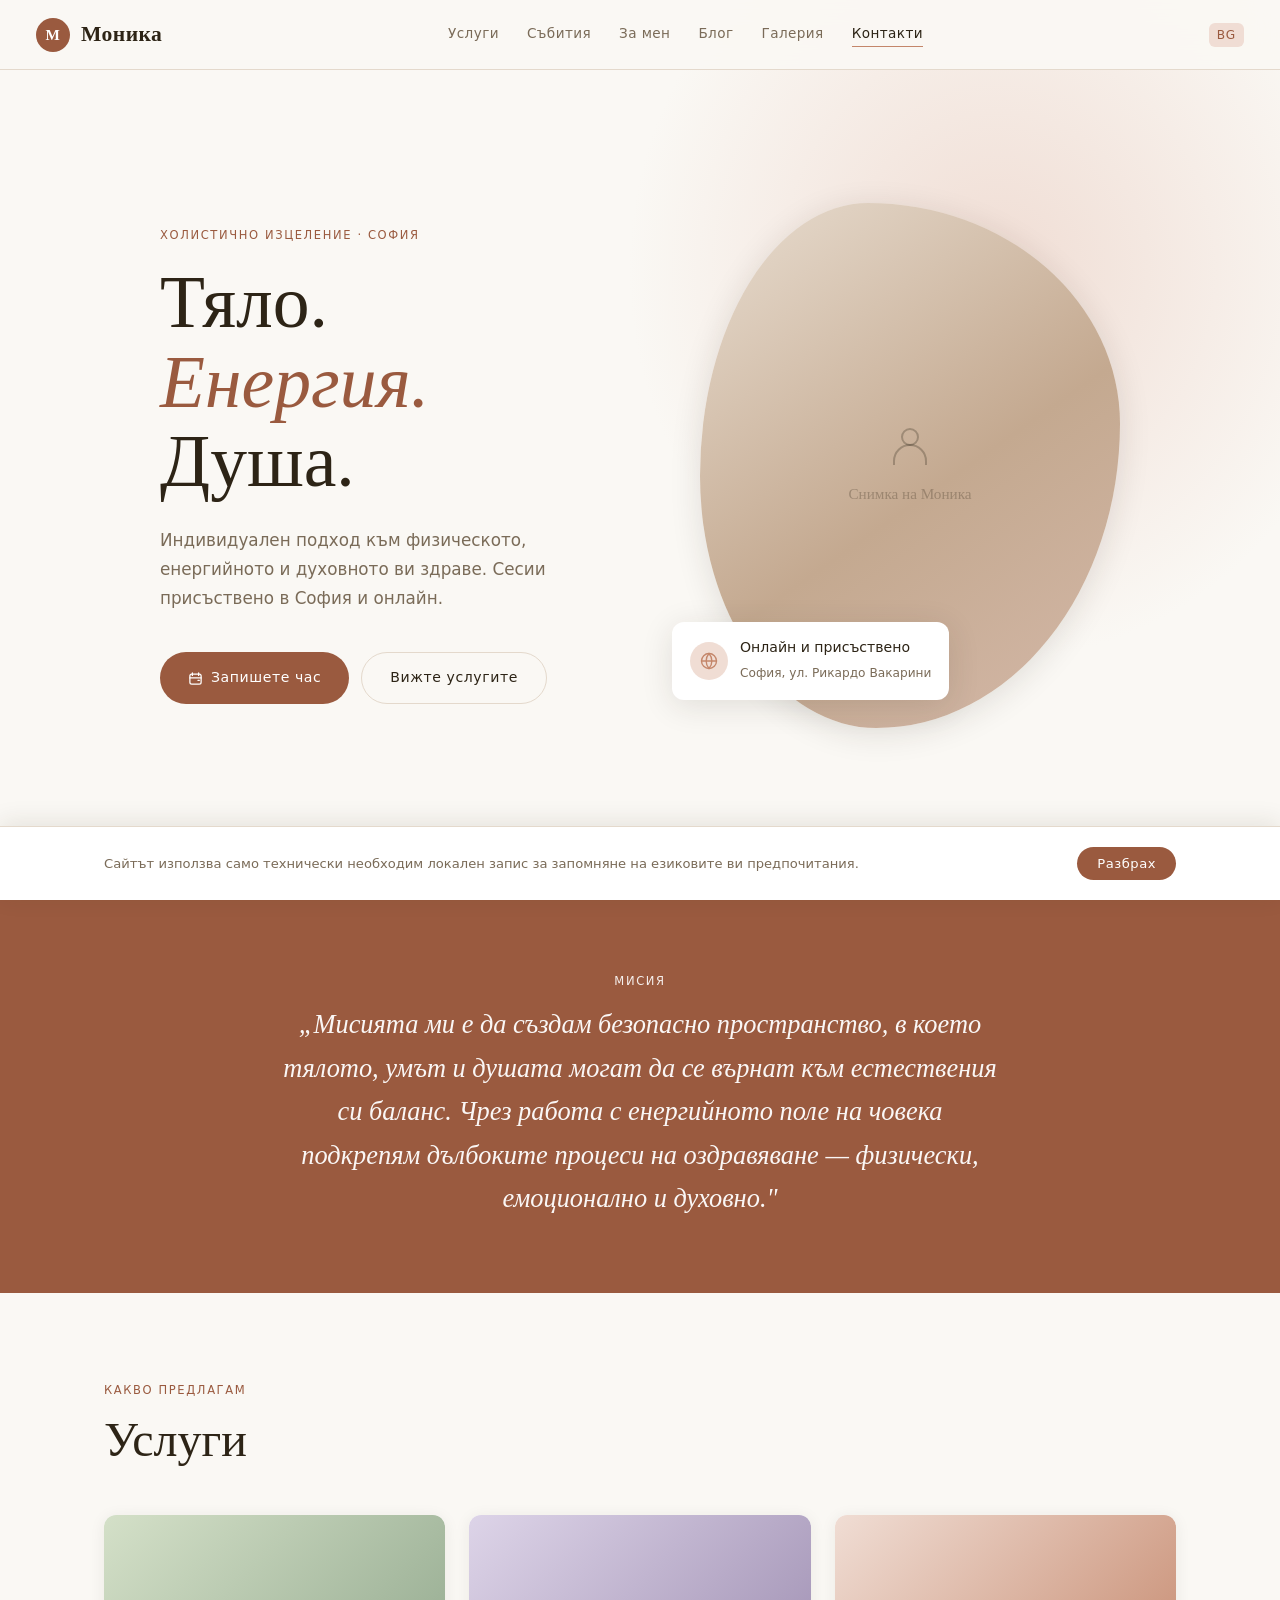
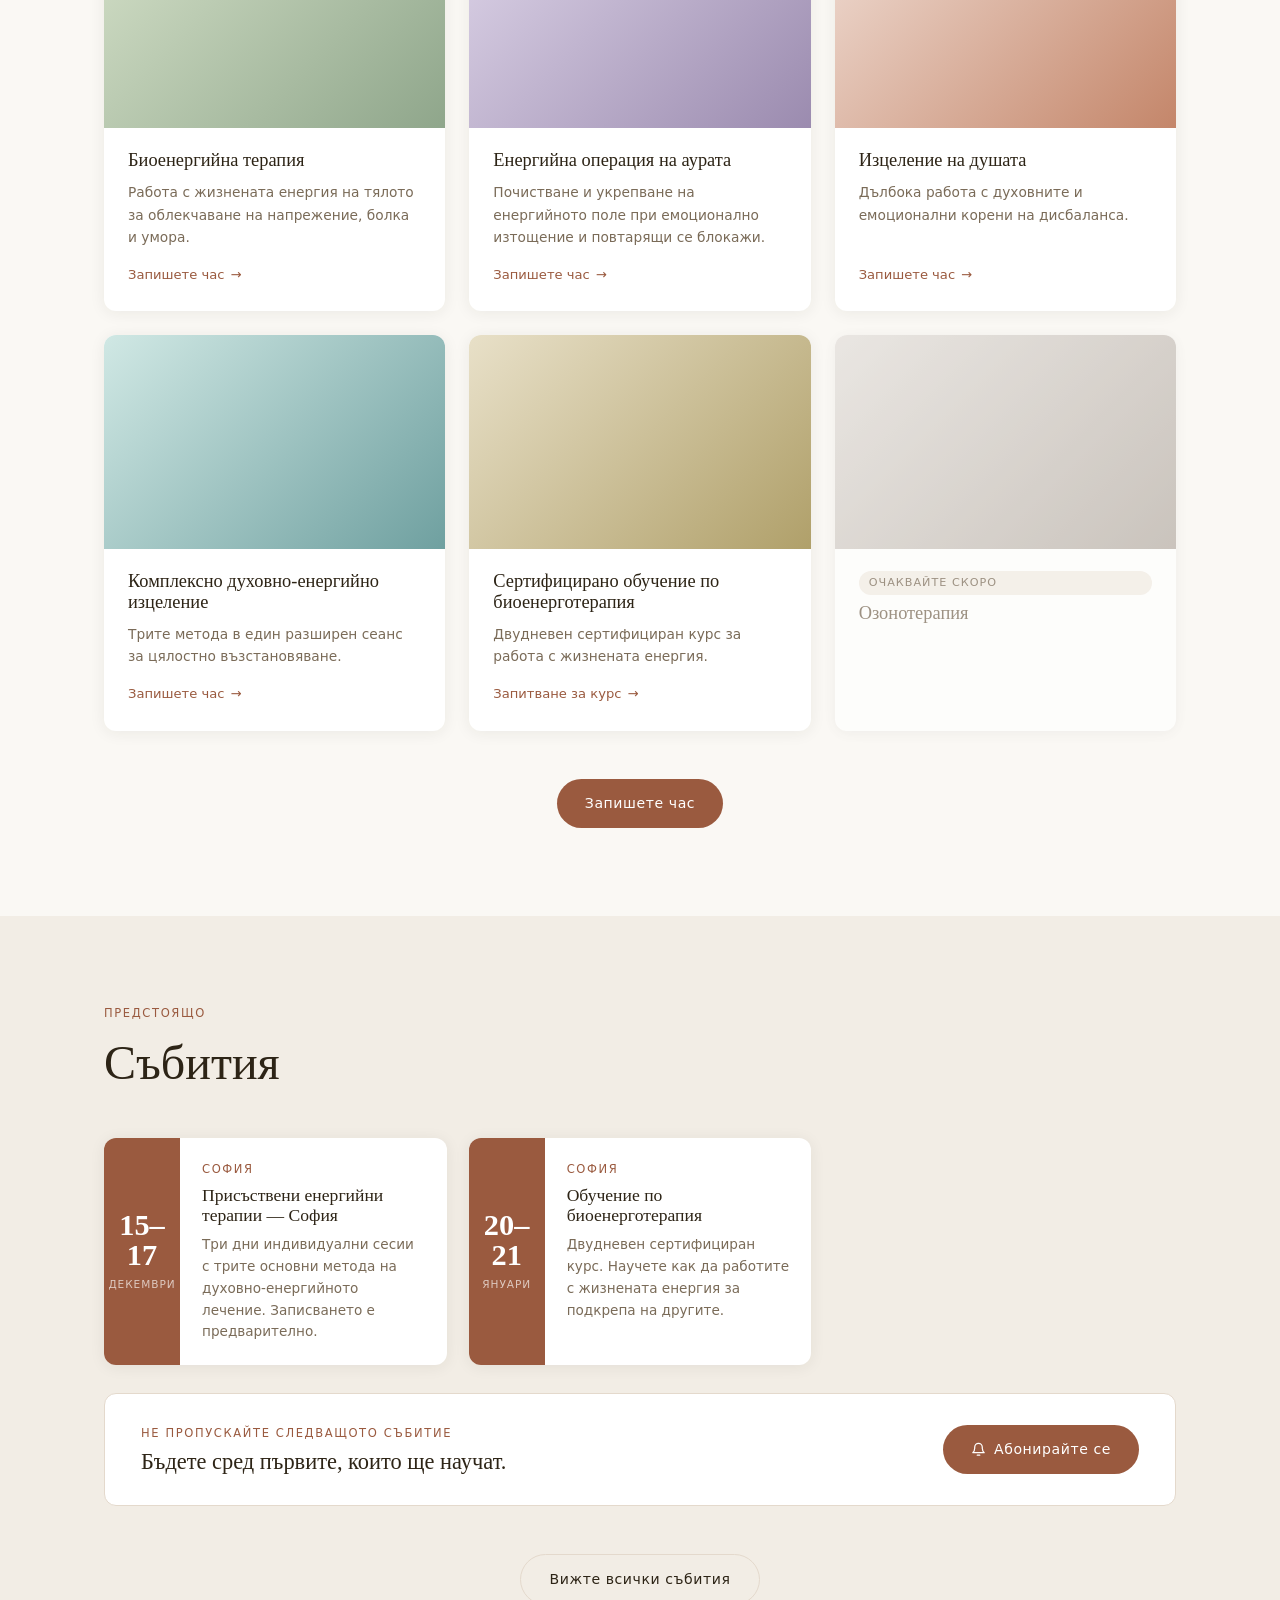
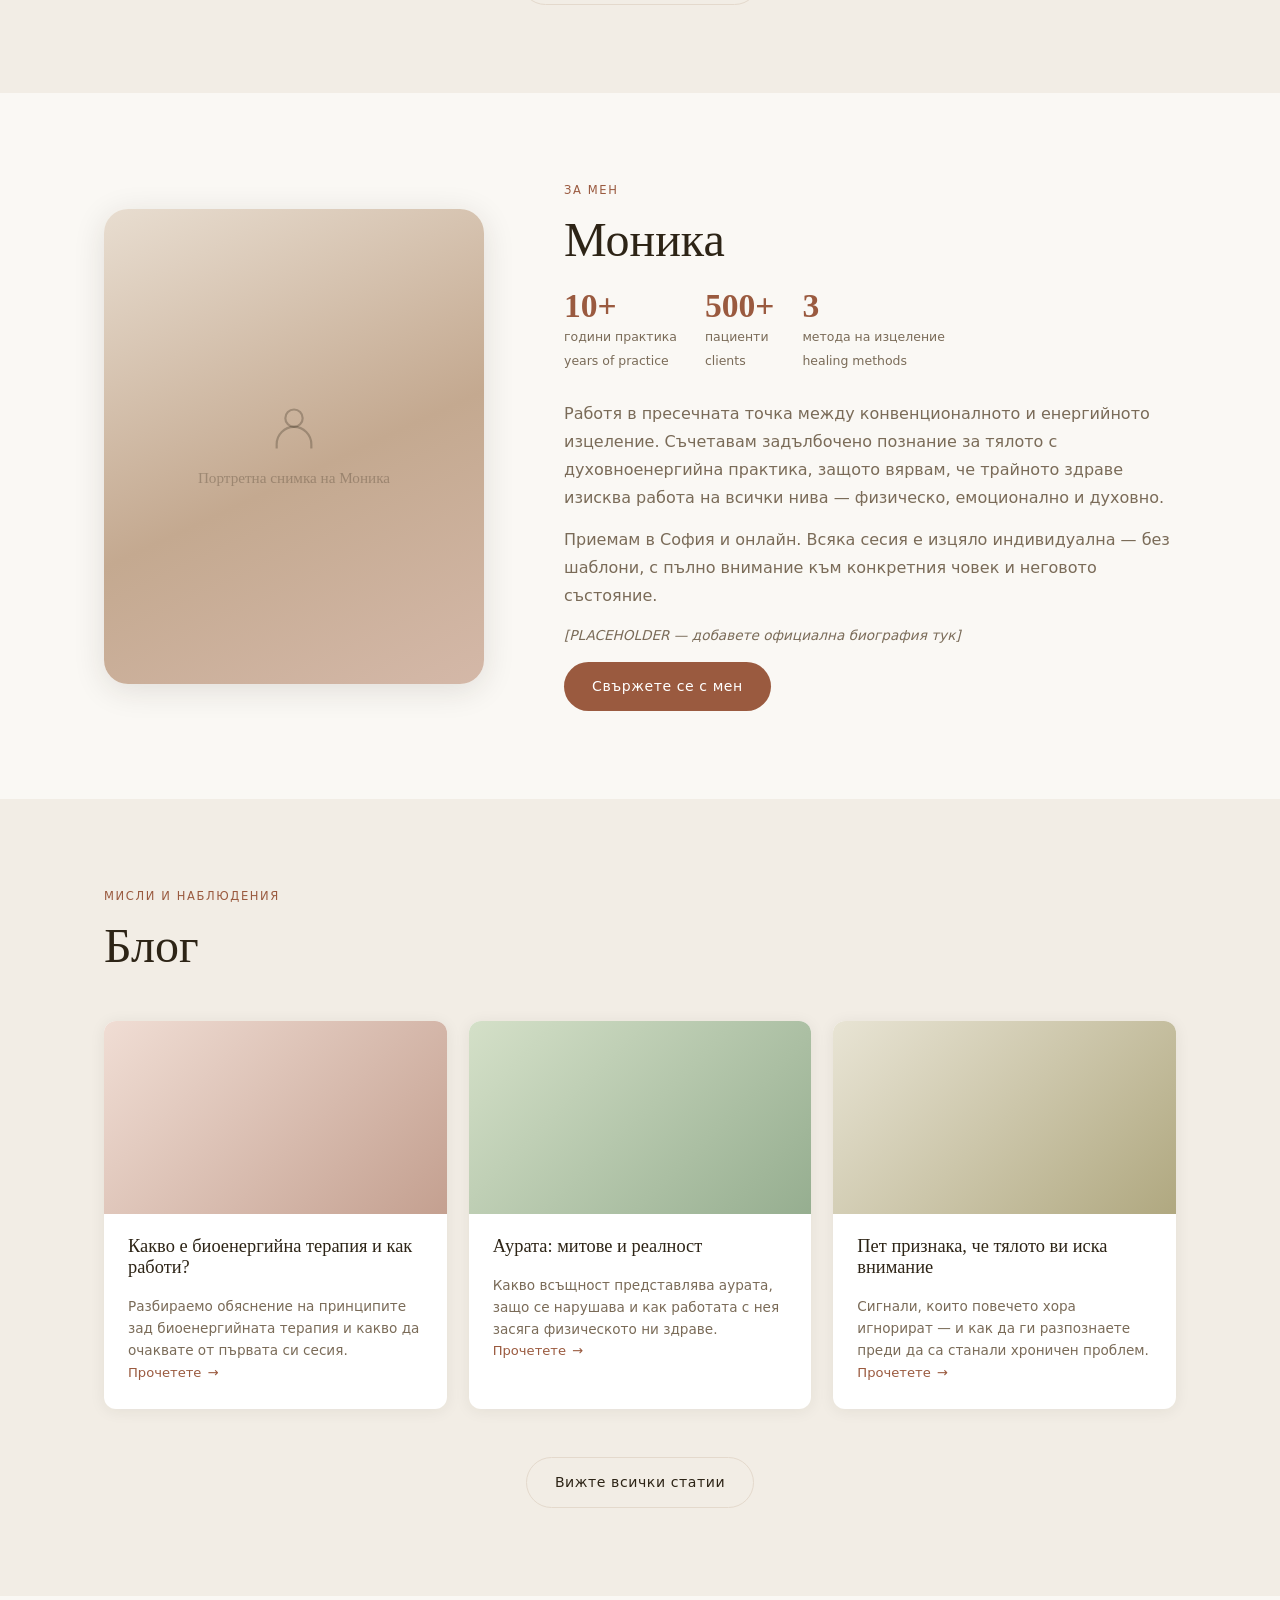
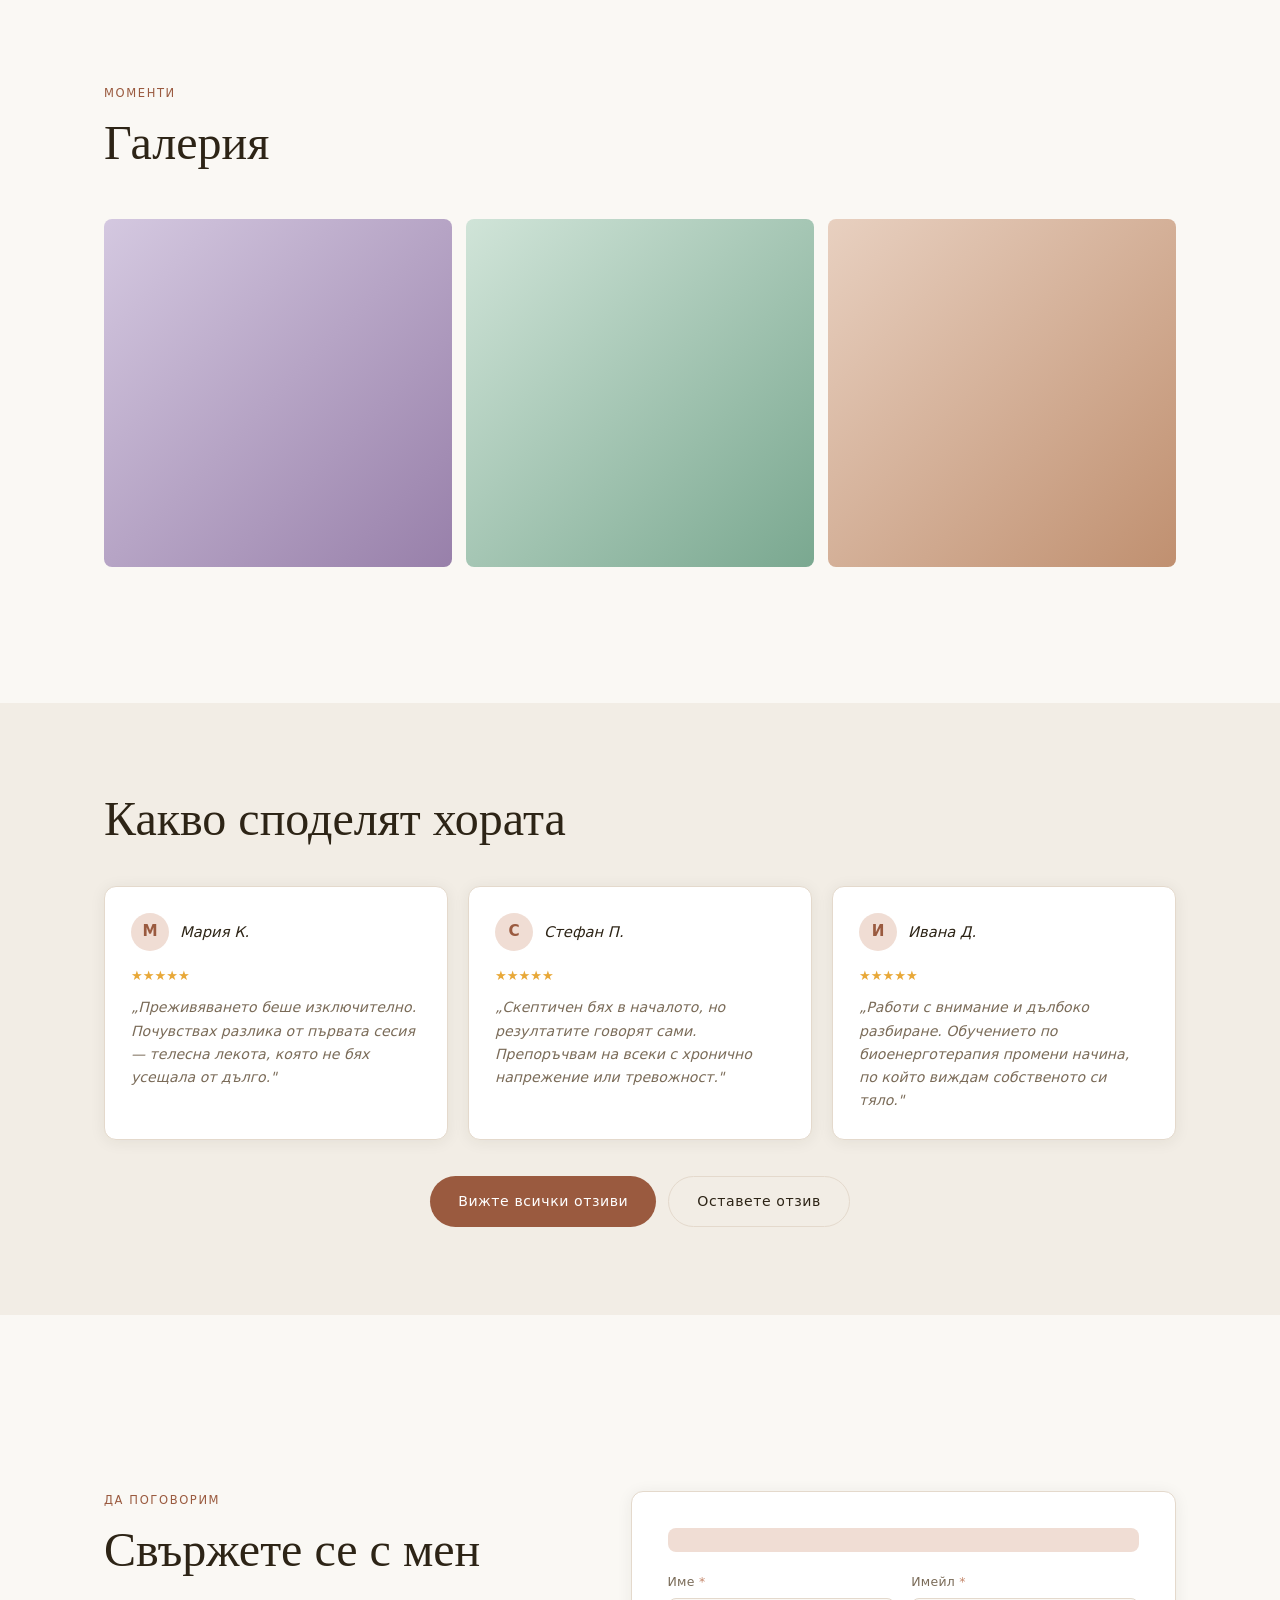
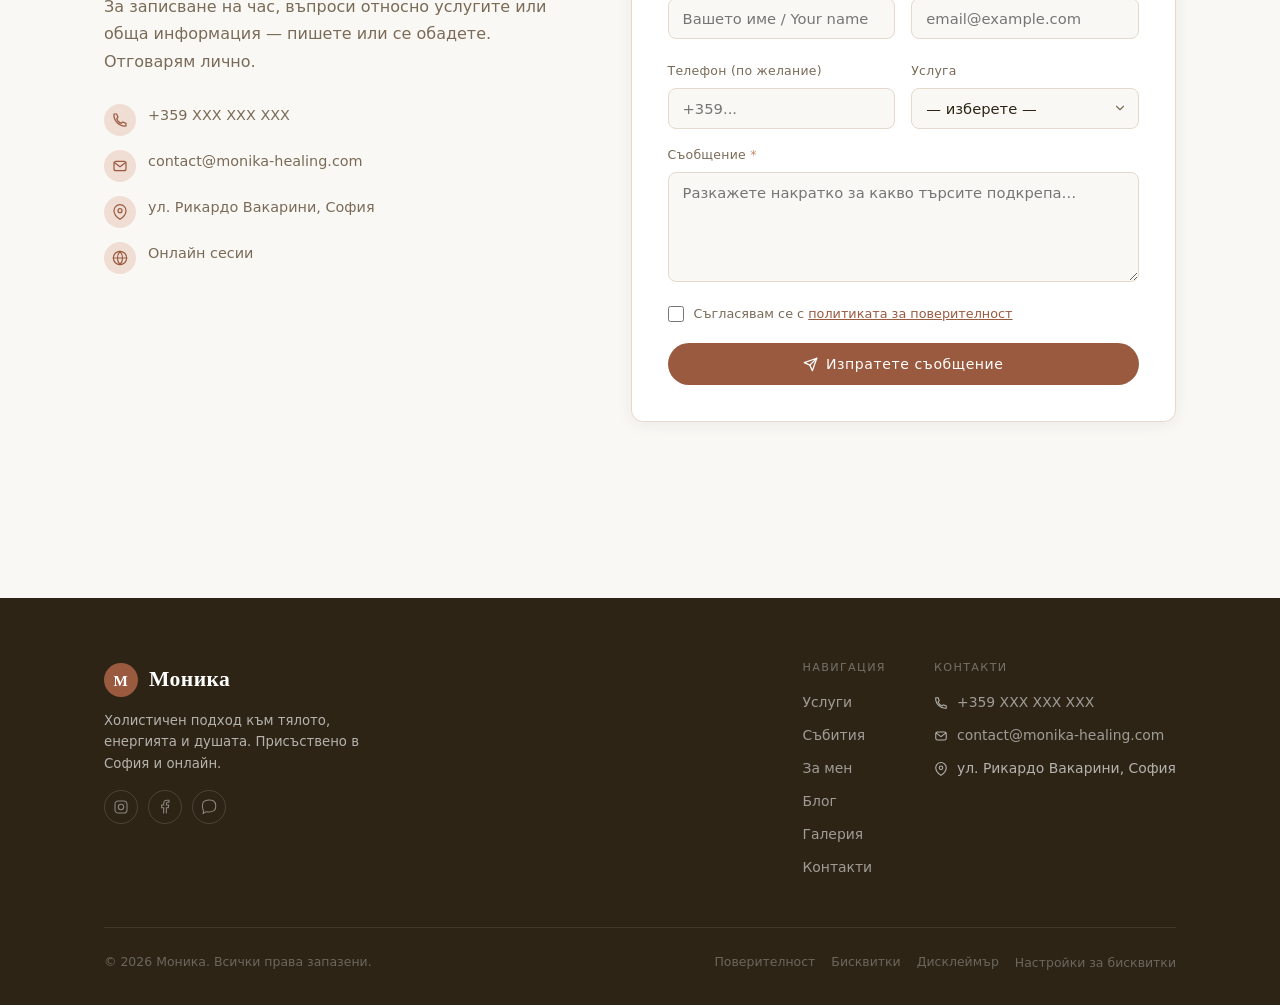
==== commit 69d99b2a: "Add files via upload" ====
--- a/index.html
+++ b/index.html
@@ -174,39 +174,6 @@
 }
 </script>
 
-<!-- ═══ JSON-LD: Reviews ═══ -->
-<script type="application/ld+json">
-{
-  "@context": "https://schema.org",
-  "@graph": [
-    {
-      "@type": "Review",
-      "@id": "https://ВАШИЯТ-ДОМЕЙН.com/#review-1",
-      "itemReviewed": { "@id": "https://ВАШИЯТ-ДОМЕЙН.com/#business" },
-      "author": { "@type": "Person", "name": "Мария К." },
-      "reviewRating": { "@type": "Rating", "ratingValue": "5", "bestRating": "5" },
-      "reviewBody": "Преживяването беше изключително. Почувствах разлика от първата сесия — телесна лекота, която не бях усещала от дълго."
-    },
-    {
-      "@type": "Review",
-      "@id": "https://ВАШИЯТ-ДОМЕЙН.com/#review-2",
-      "itemReviewed": { "@id": "https://ВАШИЯТ-ДОМЕЙН.com/#business" },
-      "author": { "@type": "Person", "name": "Стефан П." },
-      "reviewRating": { "@type": "Rating", "ratingValue": "5", "bestRating": "5" },
-      "reviewBody": "Скептичен бях в началото, но резултатите говорят сами. Препоръчвам на всеки с хронично напрежение или тревожност."
-    },
-    {
-      "@type": "Review",
-      "@id": "https://ВАШИЯТ-ДОМЕЙН.com/#review-3",
-      "itemReviewed": { "@id": "https://ВАШИЯТ-ДОМЕЙН.com/#business" },
-      "author": { "@type": "Person", "name": "Ивана Д." },
-      "reviewRating": { "@type": "Rating", "ratingValue": "5", "bestRating": "5" },
-      "reviewBody": "Работи с внимание и дълбоко разбиране. Обучението по биоенерготерапия промени начина, по който виждам собственото си тяло."
-    }
-  ]
-}
-</script>
-
 <!-- Anti-FOUC: set lang class before first paint -->
 <script>try{var l=localStorage.getItem('lang');if(l==='en'){document.documentElement.lang='en';document.documentElement.classList.add('lang-en')}}catch(e){}</script>
 <link rel="preload" href="assets/fonts/CG-600.woff2" as="font" type="font/woff2" crossorigin>
@@ -284,15 +251,12 @@
           <span data-lang="en">A personal approach to your physical, energetic and spiritual wellbeing. In-person sessions in Sofia and online.</span>
         </p>
         <div class="hero-actions">
-          <a class="btn btn-primary" href="#uslugi">
-            <span data-lang="bg">Услуги</span><span data-lang="en">Services</span>
-          </a>
-          <a class="btn btn-outline" href="#sabitiya">
-            <span data-lang="bg">Предстоящи събития</span><span data-lang="en">Upcoming Events</span>
-          </a>
-          <a class="btn btn-dark" href="#kontakti">
+          <a class="btn btn-primary" href="#kontakti" data-intent="booking">
             <svg width="15" height="15" viewBox="0 0 24 24" fill="none" stroke="currentColor" stroke-width="2" stroke-linecap="round" stroke-linejoin="round" aria-hidden="true"><rect x="3" y="5" width="18" height="16" rx="3"/><path d="M7 3v4m10-4v4M3 11h18m-5 4h2"/></svg>
             <span data-lang="bg">Запишете час</span><span data-lang="en">Book a Session</span>
+          </a>
+          <a class="btn btn-outline" href="#uslugi">
+            <span data-lang="bg">Вижте услугите</span><span data-lang="en">View Services</span>
           </a>
         </div>
       </div>
@@ -336,73 +300,64 @@
       <span class="eyebrow"><span data-lang="bg">Какво предлагам</span><span data-lang="en">What I offer</span></span>
       <h2 id="svc-heading"><span data-lang="bg">Услуги</span><span data-lang="en">Services</span></h2>
     </div>
-    <div class="services-carousel reveal" id="carousel-region" role="region" aria-roledescription="carousel" aria-labelledby="svc-heading">
-      <div id="svc-live" class="carousel-live" aria-live="polite" aria-atomic="true"></div>
-      <div class="carousel-wrap">
-        <div class="carousel-track" id="svc-track">
-
-          <article class="svc-card" role="group" aria-roledescription="slide">
-            <div class="card-img"><div class="card-img-inner" style="background:linear-gradient(135deg,#D4E0C8,#8FA68B)"></div></div>
-            <div class="card-body">
-              <h3><a href="#kontakti"><span data-lang="bg">Биоенергийна терапия</span><span data-lang="en">Bioenergy Therapy</span></a></h3>
-              <span class="card-link" aria-hidden="true"><span data-lang="bg">Научете повече</span><span data-lang="en">Learn more</span> →</span>
-            </div>
-          </article>
-
-          <article class="svc-card" role="group" aria-roledescription="slide">
-            <div class="card-img"><div class="card-img-inner" style="background:linear-gradient(135deg,#DDD4E8,#9B8BAF)"></div></div>
-            <div class="card-body">
-              <h3><a href="#kontakti"><span data-lang="bg">Енергийна операция на аурата</span><span data-lang="en">Aura Energy Operation</span></a></h3>
-              <span class="card-link" aria-hidden="true"><span data-lang="bg">Научете повече</span><span data-lang="en">Learn more</span> →</span>
-            </div>
-          </article>
-
-          <article class="svc-card" role="group" aria-roledescription="slide">
-            <div class="card-img"><div class="card-img-inner" style="background:linear-gradient(135deg,#F0DDD4,#C4866A)"></div></div>
-            <div class="card-body">
-              <h3><a href="#kontakti"><span data-lang="bg">Изцеление на душата</span><span data-lang="en">Soul Healing</span></a></h3>
-              <span class="card-link" aria-hidden="true"><span data-lang="bg">Научете повече</span><span data-lang="en">Learn more</span> →</span>
-            </div>
-          </article>
-
-          <article class="svc-card" role="group" aria-roledescription="slide">
-            <div class="card-img"><div class="card-img-inner" style="background:linear-gradient(135deg,#D0E8E4,#6FA0A0)"></div></div>
-            <div class="card-body">
-              <h3><a href="#kontakti"><span data-lang="bg">Комплексно духовно-енергийно изцеление</span><span data-lang="en">Complex Spiritual-Energy Healing</span></a></h3>
-              <span class="card-link" aria-hidden="true"><span data-lang="bg">Научете повече</span><span data-lang="en">Learn more</span> →</span>
-            </div>
-          </article>
-
-          <article class="svc-card" role="group" aria-roledescription="slide">
-            <div class="card-img"><div class="card-img-inner" style="background:linear-gradient(135deg,#E8E0C8,#B0A06A)"></div></div>
-            <div class="card-body">
-              <h3><a href="#kontakti"><span data-lang="bg">Сертифицирано обучение по биоенерготерапия</span><span data-lang="en">Certified Bioenergy Therapy Training</span></a></h3>
-              <span class="card-link" aria-hidden="true"><span data-lang="bg">Научете повече</span><span data-lang="en">Learn more</span> →</span>
-            </div>
-          </article>
-
-          <article class="svc-card" role="group" aria-roledescription="slide" style="opacity:.7">
-            <div class="card-img"><div class="card-img-inner" style="background:linear-gradient(135deg,#E4E0DC,#B8B0A8)"></div></div>
-            <div class="card-body">
-              <span class="locked-tag"><span data-lang="bg">Очаквайте скоро</span><span data-lang="en">Coming soon</span></span>
-              <h3><span style="color:var(--text-muted)"><span data-lang="bg">Озонотерапия</span><span data-lang="en">Ozone Therapy</span></span></h3>
-            </div>
-          </article>
-
-        </div>
-      </div>
-      <div class="carousel-controls">
-        <button class="c-arrow" id="svc-prev" aria-label="Предишна">
-          <svg width="16" height="16" viewBox="0 0 24 24" fill="none" stroke="currentColor" stroke-width="2" stroke-linecap="round" stroke-linejoin="round"><path d="m15 6-6 6 6 6"/></svg>
-        </button>
-        <div class="c-dots" id="svc-dots"></div>
-        <button class="c-arrow" id="svc-next" aria-label="Следваща">
-          <svg width="16" height="16" viewBox="0 0 24 24" fill="none" stroke="currentColor" stroke-width="2" stroke-linecap="round" stroke-linejoin="round"><path d="m9 6 6 6-6 6"/></svg>
-        </button>
-      </div>
+    <div class="services-grid reveal">
+
+      <article class="svc-card">
+        <div class="card-img"><div class="card-img-inner" style="background:linear-gradient(135deg,#D4E0C8,#8FA68B)"></div></div>
+        <div class="card-body">
+          <h3><span data-lang="bg">Биоенергийна терапия</span><span data-lang="en">Bioenergy Therapy</span></h3>
+          <p class="svc-desc"><span data-lang="bg">Работа с жизнената енергия на тялото за облекчаване на напрежение, болка и умора.</span><span data-lang="en">Work with the body's life energy to ease tension, pain and fatigue.</span></p>
+          <a class="card-link svc-cta" href="#kontakti" data-service="bioenergy" data-intent="booking"><span data-lang="bg">Запишете час</span><span data-lang="en">Book a session</span> →</a>
+        </div>
+      </article>
+
+      <article class="svc-card">
+        <div class="card-img"><div class="card-img-inner" style="background:linear-gradient(135deg,#DDD4E8,#9B8BAF)"></div></div>
+        <div class="card-body">
+          <h3><span data-lang="bg">Енергийна операция на аурата</span><span data-lang="en">Aura Energy Operation</span></h3>
+          <p class="svc-desc"><span data-lang="bg">Почистване и укрепване на енергийното поле при емоционално изтощение и повтарящи се блокажи.</span><span data-lang="en">Cleansing and strengthening the energy field for emotional exhaustion and recurring blockages.</span></p>
+          <a class="card-link svc-cta" href="#kontakti" data-service="aura" data-intent="booking"><span data-lang="bg">Запишете час</span><span data-lang="en">Book a session</span> →</a>
+        </div>
+      </article>
+
+      <article class="svc-card">
+        <div class="card-img"><div class="card-img-inner" style="background:linear-gradient(135deg,#F0DDD4,#C4866A)"></div></div>
+        <div class="card-body">
+          <h3><span data-lang="bg">Изцеление на душата</span><span data-lang="en">Soul Healing</span></h3>
+          <p class="svc-desc"><span data-lang="bg">Дълбока работа с духовните и емоционални корени на дисбаланса.</span><span data-lang="en">Deep work with the spiritual and emotional roots of imbalance.</span></p>
+          <a class="card-link svc-cta" href="#kontakti" data-service="soul" data-intent="booking"><span data-lang="bg">Запишете час</span><span data-lang="en">Book a session</span> →</a>
+        </div>
+      </article>
+
+      <article class="svc-card">
+        <div class="card-img"><div class="card-img-inner" style="background:linear-gradient(135deg,#D0E8E4,#6FA0A0)"></div></div>
+        <div class="card-body">
+          <h3><span data-lang="bg">Комплексно духовно-енергийно изцеление</span><span data-lang="en">Complex Spiritual-Energy Healing</span></h3>
+          <p class="svc-desc"><span data-lang="bg">Трите метода в един разширен сеанс за цялостно възстановяване.</span><span data-lang="en">All three methods in one extended session for complete restoration.</span></p>
+          <a class="card-link svc-cta" href="#kontakti" data-service="complex" data-intent="booking"><span data-lang="bg">Запишете час</span><span data-lang="en">Book a session</span> →</a>
+        </div>
+      </article>
+
+      <article class="svc-card">
+        <div class="card-img"><div class="card-img-inner" style="background:linear-gradient(135deg,#E8E0C8,#B0A06A)"></div></div>
+        <div class="card-body">
+          <h3><span data-lang="bg">Сертифицирано обучение по биоенерготерапия</span><span data-lang="en">Certified Bioenergy Therapy Training</span></h3>
+          <p class="svc-desc"><span data-lang="bg">Двудневен сертифициран курс за работа с жизнената енергия.</span><span data-lang="en">A two-day certified course in working with life energy.</span></p>
+          <a class="card-link svc-cta" href="#kontakti" data-service="training" data-intent="booking"><span data-lang="bg">Запитване за курс</span><span data-lang="en">Ask about the course</span> →</a>
+        </div>
+      </article>
+
+      <article class="svc-card soon">
+        <div class="card-img"><div class="card-img-inner" style="background:linear-gradient(135deg,#E4E0DC,#B8B0A8)"></div></div>
+        <div class="card-body">
+          <span class="locked-tag"><span data-lang="bg">Очаквайте скоро</span><span data-lang="en">Coming soon</span></span>
+          <h3><span style="color:var(--text-muted)"><span data-lang="bg">Озонотерапия</span><span data-lang="en">Ozone Therapy</span></span></h3>
+        </div>
+      </article>
+
     </div>
     <div class="section-footer reveal">
-      <a class="btn btn-primary" href="#kontakti">
+      <a class="btn btn-primary" href="#kontakti" data-intent="booking">
         <span data-lang="bg">Запишете час</span><span data-lang="en">Book a session</span>
       </a>
     </div>
@@ -425,7 +380,7 @@
         </div>
         <div class="evt-body">
           <span class="eyebrow">София</span>
-          <h3><a href="#kontakti">
+          <h3><a href="#kontakti" data-service="complex" data-intent="event" data-event="Присъствени сесии — София, 15–17 декември">
             <span data-lang="bg">Присъствени енергийни терапии — София</span>
             <span data-lang="en">In-person Energy Therapy Sessions — Sofia</span>
           </a></h3>
@@ -441,7 +396,7 @@
         </div>
         <div class="evt-body">
           <span class="eyebrow">София</span>
-          <h3><a href="#kontakti">
+          <h3><a href="#kontakti" data-service="training" data-intent="event" data-event="Обучение по биоенерготерапия — 20–21 януари">
             <span data-lang="bg">Обучение по биоенерготерапия</span>
             <span data-lang="en">Bioenergy Therapy Training</span>
           </a></h3>
@@ -456,7 +411,7 @@
         <span class="eyebrow"><span data-lang="bg">Не пропускайте следващото събитие</span><span data-lang="en">Don't miss the next event</span></span>
         <h3><span data-lang="bg">Бъдете сред първите, които ще научат.</span><span data-lang="en">Be among the first to know.</span></h3>
       </div>
-      <a class="btn btn-primary" href="#kontakti">
+      <a class="btn btn-primary" href="#kontakti" data-intent="subscribe">
         <svg width="15" height="15" viewBox="0 0 24 24" fill="none" stroke="currentColor" stroke-width="2" stroke-linecap="round" stroke-linejoin="round" aria-hidden="true"><path d="M18 8a6 6 0 0 0-12 0c0 7-3 9-3 9h18c0 0-3-2-3-9"/><path d="M10 21h4"/></svg>
         <span data-lang="bg">Абонирайте се</span><span data-lang="en">Subscribe</span>
       </a>
@@ -605,11 +560,6 @@
   <div class="container">
     <div class="reviews-header reveal">
       <h2 id="rv-heading"><span data-lang="bg">Какво споделят хората</span><span data-lang="en">What people share</span></h2>
-      <div class="reviews-meta">
-        <span>3 <span data-lang="bg">отзива</span><span data-lang="en">reviews</span></span>
-        <span>·</span>
-        <span><span class="star-gold">★</span> <strong>5.0/5</strong></span>
-      </div>
     </div>
     <div class="reviews-grid">
       <blockquote class="rv-card reveal">
@@ -683,6 +633,10 @@
       <form class="contact-form" action="https://formspree.io/f/FORMSPREE_ID" method="POST" id="contact-form" novalidate>
         <!-- Honeypot: hidden from real users, traps bots -->
         <input type="text" name="_gotcha" tabindex="-1" autocomplete="off" aria-hidden="true" style="position:absolute;left:-9999px;width:1px;height:1px;opacity:0">
+        <input type="hidden" name="intent" id="cf-intent" value="">
+        <input type="hidden" name="event" id="cf-event" value="">
+
+        <p class="form-context" id="form-context" hidden></p>
 
         <div class="form-row">
           <div class="form-group">
@@ -710,13 +664,13 @@
             <label for="cf-service"><span data-lang="bg">Услуга</span><span data-lang="en">Service</span></label>
             <div class="select-wrap">
               <select id="cf-service" name="service">
-                <option value="">— изберете / select —</option>
-                <option value="bioenergy">Биоенергийна терапия / Bioenergy Therapy</option>
-                <option value="aura">Енергийна операция на аурата / Aura Energy Operation</option>
-                <option value="soul">Изцеление на душата / Soul Healing</option>
-                <option value="complex">Комплексно изцеление / Complex Healing</option>
-                <option value="training">Обучение / Training</option>
-                <option value="other">Друго / Other</option>
+                <option value="" data-bg="— изберете —" data-en="— select —">— изберете / select —</option>
+                <option value="bioenergy" data-bg="Биоенергийна терапия" data-en="Bioenergy Therapy">Биоенергийна терапия / Bioenergy Therapy</option>
+                <option value="aura" data-bg="Енергийна операция на аурата" data-en="Aura Energy Operation">Енергийна операция на аурата / Aura Energy Operation</option>
+                <option value="soul" data-bg="Изцеление на душата" data-en="Soul Healing">Изцеление на душата / Soul Healing</option>
+                <option value="complex" data-bg="Комплексно изцеление" data-en="Complex Healing">Комплексно изцеление / Complex Healing</option>
+                <option value="training" data-bg="Обучение" data-en="Training">Обучение / Training</option>
+                <option value="other" data-bg="Друго" data-en="Other">Друго / Other</option>
               </select>
               <svg class="select-arrow" width="14" height="14" viewBox="0 0 24 24" fill="none" stroke="currentColor" stroke-width="2" stroke-linecap="round" stroke-linejoin="round" aria-hidden="true"><path d="m6 9 6 6 6-6"/></svg>
             </div>
@@ -726,7 +680,9 @@
         <div class="form-group">
           <label for="cf-message"><span data-lang="bg">Съобщение</span><span data-lang="en">Message</span> <span class="form-required">*</span></label>
           <textarea id="cf-message" name="message" rows="5" required
-            placeholder="..."
+            data-ph-bg="Разкажете накратко за какво търсите подкрепа…"
+            data-ph-en="Tell me briefly what you're seeking support with…"
+            placeholder="Разкажете накратко за какво търсите подкрепа…"
             aria-required="true" aria-describedby="err-message"></textarea>
           <span class="field-error" id="err-message" role="alert"></span>
         </div>
--- a/assets/css/style.css
+++ b/assets/css/style.css
@@ -6,6 +6,7 @@
   --text:#2D2416;
   --text-muted:#7A6B58;
   --accent:#C4866A;
+  --accent-text:#9A5A3F;
   --accent-dark:#A86D52;
   --accent-light:#F0DDD4;
   --border:#E4D9CC;
@@ -53,17 +54,17 @@
 h1{font-size:clamp(2.8rem,6vw,4.6rem)}
 h2{font-size:clamp(2rem,4vw,3rem)}
 h3{font-size:clamp(1.25rem,2.5vw,1.65rem)}
-.eyebrow{font-size:.72rem;font-weight:500;letter-spacing:.14em;text-transform:uppercase;color:var(--accent);display:block;margin-bottom:12px}
+.eyebrow{font-size:.72rem;font-weight:500;letter-spacing:.14em;text-transform:uppercase;color:var(--accent-text);display:block;margin-bottom:12px}
 .section{padding:88px 0}
 .section-alt{background:var(--bg-alt)}
 .section-header{margin-bottom:48px}
 
 /* Buttons */
 .btn{display:inline-flex;align-items:center;gap:8px;padding:13px 28px;border-radius:50px;font-family:var(--sans);font-size:.88rem;font-weight:500;letter-spacing:.04em;border:none;transition:all var(--ease);white-space:nowrap;cursor:pointer}
-.btn-primary{background:var(--accent);color:#fff}
-.btn-primary:hover{background:var(--accent-dark);transform:translateY(-1px)}
+.btn-primary{background:var(--accent-text);color:#fff}
+.btn-primary:hover{background:#7f4834;transform:translateY(-1px)}
 .btn-outline{background:transparent;color:var(--text);border:1.5px solid var(--border)}
-.btn-outline:hover{border-color:var(--accent);color:var(--accent)}
+.btn-outline:hover{border-color:var(--accent-text);color:var(--accent-text)}
 .btn-dark{background:var(--text);color:#fff}
 .btn-dark:hover{background:#1a1309}
 
@@ -78,16 +79,18 @@
 .site-header{position:fixed;top:0;left:0;right:0;z-index:200;height:70px;display:flex;align-items:center;justify-content:space-between;padding:0 36px;background:rgba(250,248,244,.93);backdrop-filter:blur(14px);border-bottom:1px solid var(--border);transition:box-shadow var(--ease)}
 .site-header.scrolled{box-shadow:var(--shadow)}
 .brand{display:flex;align-items:center;gap:11px;font-family:var(--serif);font-size:1.35rem;font-weight:600;color:var(--text);letter-spacing:.02em;flex-shrink:0}
-.brand-mark{width:34px;height:34px;border-radius:50%;background:var(--accent);display:flex;align-items:center;justify-content:center;color:#fff;font-size:.95rem;font-weight:600;flex-shrink:0}
+.brand-mark{width:34px;height:34px;border-radius:50%;background:var(--accent-text);display:flex;align-items:center;justify-content:center;color:#fff;font-size:.95rem;font-weight:600;flex-shrink:0}
 .desktop-nav{display:flex;align-items:center;gap:28px}
 .desktop-nav a{font-size:.85rem;font-weight:400;color:var(--text-muted);letter-spacing:.03em;transition:color var(--ease);position:relative;padding-bottom:2px}
 .desktop-nav a::after{content:'';position:absolute;bottom:0;left:0;right:0;height:1px;background:var(--accent);transform:scaleX(0);transition:transform var(--ease)}
 .desktop-nav a:hover{color:var(--text)}
 .desktop-nav a:hover::after{transform:scaleX(1)}
+.desktop-nav a.active{color:var(--text)}
+.desktop-nav a.active::after{transform:scaleX(1)}
 .header-right{display:flex;align-items:center;gap:14px}
 .lang-sw{display:flex;gap:2px}
 .lang-sw button{background:none;border:none;padding:5px 8px;border-radius:6px;font-family:var(--sans);font-size:.76rem;font-weight:500;color:var(--text-muted);letter-spacing:.07em;transition:all var(--ease)}
-.lang-sw button.active{color:var(--accent);background:var(--accent-light)}
+.lang-sw button.active{color:var(--accent-text);background:var(--accent-light)}
 .hamburger{display:none;flex-direction:column;gap:5px;background:none;border:none;padding:8px}
 .hamburger span{display:block;width:21px;height:1.5px;background:var(--text);transition:all var(--ease);border-radius:2px}
 .hamburger.open span:nth-child(1){transform:translateY(6.5px) rotate(45deg)}
@@ -102,15 +105,15 @@
 .mobile-nav a:hover{color:var(--accent)}
 .mobile-lang{display:flex;gap:12px;margin-top:32px;padding-top:24px;border-top:1px solid var(--border)}
 .mobile-lang button{background:none;border:none;font-family:var(--sans);font-size:.9rem;font-weight:500;color:var(--text-muted);padding:8px 14px;border-radius:8px;transition:all var(--ease)}
-.mobile-lang button.active{color:var(--accent);background:var(--accent-light)}
+.mobile-lang button.active{color:var(--accent-text);background:var(--accent-light)}
 
 /* Hero */
-.hero{min-height:100vh;display:flex;align-items:center;padding:110px 0 80px;position:relative;overflow:hidden}
+.hero{min-height:100vh;min-height:100svh;display:flex;align-items:center;padding:110px 0 80px;position:relative;overflow:hidden}
 .hero::before{content:'';position:absolute;top:-15%;right:-8%;width:60%;height:90%;background:radial-gradient(ellipse,#F0DDD4 0%,transparent 68%);pointer-events:none;z-index:0}
 .hero-inner{display:grid;grid-template-columns:1fr 420px;gap:80px;align-items:center;position:relative;z-index:1}
 .hero-copy .eyebrow{margin-bottom:18px}
 .hero-copy h1{margin-bottom:24px;line-height:1.08}
-.hero-copy h1 em{font-style:italic;color:var(--accent)}
+.hero-copy h1 em{font-style:italic;color:var(--accent-text)}
 .hero-lead{font-size:1.05rem;color:var(--text-muted);line-height:1.72;max-width:460px;margin-bottom:40px}
 .hero-actions{display:flex;flex-wrap:wrap;gap:12px}
 .hero-visual{position:relative}
@@ -122,45 +125,40 @@
 .hero-badge small{font-size:.76rem;color:var(--text-muted)}
 
 /* Mission */
-.mission{background:var(--accent);padding:72px 0}
+.mission{background:var(--accent-text);padding:72px 0}
 .mission-inner{max-width:720px;margin:0 auto;text-align:center}
-.mission .eyebrow{color:rgba(255,255,255,.65)}
+.mission .eyebrow{color:rgba(255,255,255,.9)}
 .mission p{font-family:var(--serif);font-size:clamp(1.2rem,2.5vw,1.65rem);line-height:1.65;font-style:italic;color:rgba(255,255,255,.95)}
 
-/* Services carousel */
-.carousel-wrap{overflow:hidden}
-.carousel-track{display:flex;gap:24px;transition:transform .4s cubic-bezier(.4,0,.2,1)}
-.svc-card{flex:0 0 calc((100% - 48px)/3);background:var(--bg-card);border-radius:var(--r);overflow:hidden;box-shadow:var(--shadow);transition:box-shadow var(--ease),transform var(--ease)}
+/* Services grid */
+.services-grid{display:grid;grid-template-columns:repeat(3,1fr);gap:24px}
+.svc-card{background:var(--bg-card);border-radius:var(--r);overflow:hidden;box-shadow:var(--shadow);transition:box-shadow var(--ease),transform var(--ease);display:flex;flex-direction:column}
 .svc-card:hover{box-shadow:var(--shadow-md);transform:translateY(-3px)}
 .card-img{aspect-ratio:16/10;width:100%;overflow:hidden}
 .card-img-inner{width:100%;height:100%}
-.card-body{padding:22px 24px 26px}
+.card-body{padding:22px 24px 26px;display:flex;flex-direction:column;flex:1}
 .card-body h3{font-size:1.15rem;margin-bottom:10px}
 .card-body h3 a{color:var(--text);transition:color var(--ease)}
-.card-body h3 a:hover{color:var(--accent)}
-.card-link{display:inline-flex;align-items:center;gap:6px;font-size:.82rem;color:var(--accent);font-weight:500;transition:gap var(--ease);margin-top:4px}
+.card-body h3 a:hover{color:var(--accent-text)}
+.svc-desc{font-size:.86rem;color:var(--text-muted);line-height:1.6;margin-bottom:16px}
+.card-link{display:inline-flex;align-items:center;gap:6px;font-size:.82rem;color:var(--accent-text);font-weight:500;transition:gap var(--ease);margin-top:auto}
 .card-link:hover{gap:10px}
 .locked-tag{display:inline-block;font-size:.7rem;font-weight:500;letter-spacing:.09em;text-transform:uppercase;background:var(--bg-alt);color:var(--text-muted);padding:3px 10px;border-radius:50px;margin-bottom:8px}
-.carousel-controls{display:flex;align-items:center;justify-content:center;gap:14px;margin-top:32px}
-.c-arrow{width:38px;height:38px;border-radius:50%;border:1.5px solid var(--border);background:var(--bg-card);display:flex;align-items:center;justify-content:center;color:var(--text-muted);transition:all var(--ease)}
-.c-arrow:hover{border-color:var(--accent);color:var(--accent)}
-.c-dots{display:flex;gap:8px}
-.c-dot{width:8px;height:8px;border-radius:50%;background:var(--border);border:none;padding:0;cursor:pointer;transition:all var(--ease)}
-.c-dot.active{background:var(--accent);width:20px;border-radius:4px}
-.section-footer{text-align:center;margin-top:40px}
+.svc-card.soon{opacity:.72}
+.section-footer{text-align:center;margin-top:48px}
 
 /* Events */
 .events-grid{display:grid;grid-template-columns:repeat(auto-fill,minmax(340px,1fr));gap:22px;margin-bottom:28px}
 .evt-card{background:var(--bg-card);border-radius:var(--r);overflow:hidden;display:flex;box-shadow:var(--shadow);transition:box-shadow var(--ease),transform var(--ease)}
 .evt-card:hover{box-shadow:var(--shadow-md);transform:translateY(-2px)}
-.evt-date{width:76px;flex-shrink:0;background:var(--accent);color:#fff;display:flex;flex-direction:column;align-items:center;justify-content:center;padding:20px 10px;text-align:center}
+.evt-date{width:76px;flex-shrink:0;background:var(--accent-text);color:#fff;display:flex;flex-direction:column;align-items:center;justify-content:center;padding:20px 10px;text-align:center}
 .evt-date strong{font-family:var(--serif);font-size:1.9rem;font-weight:600;line-height:1}
 .evt-date span{font-size:.66rem;font-weight:500;letter-spacing:.09em;text-transform:uppercase;opacity:.82;margin-top:5px}
 .evt-body{padding:22px;flex:1}
 .evt-body .eyebrow{margin-bottom:6px}
 .evt-body h3{font-size:1.1rem;margin-bottom:9px}
 .evt-body h3 a{color:var(--text);transition:color var(--ease)}
-.evt-body h3 a:hover{color:var(--accent)}
+.evt-body h3 a:hover{color:var(--accent-text)}
 .evt-body p{font-size:.85rem;color:var(--text-muted);line-height:1.6}
 .subscribe-strip{background:var(--bg-card);border:1.5px solid var(--border);border-radius:var(--r);padding:30px 36px;display:flex;align-items:center;justify-content:space-between;gap:24px;margin-top:20px}
 .subscribe-strip .eyebrow{margin-bottom:6px}
@@ -172,7 +170,7 @@
 .about-img{border-radius:24px;overflow:hidden;aspect-ratio:4/5;background:linear-gradient(155deg,#E8DDD0 0%,#C4A990 55%,#D4B8A8 100%);box-shadow:var(--shadow-md)}
 .about-img-placeholder{width:100%;height:100%;display:flex;flex-direction:column;align-items:center;justify-content:center;gap:10px;color:rgba(45,36,22,.28);font-family:var(--serif);font-size:.95rem;text-align:center;padding:24px}
 .about-stats{display:flex;gap:28px;flex-wrap:wrap;margin-bottom:28px}
-.stat strong{font-family:var(--serif);font-size:2.1rem;font-weight:600;color:var(--accent);display:block;line-height:1}
+.stat strong{font-family:var(--serif);font-size:2.1rem;font-weight:600;color:var(--accent-text);display:block;line-height:1}
 .stat span{font-size:.78rem;color:var(--text-muted);margin-top:4px;display:block}
 .about-copy .eyebrow{margin-bottom:12px}
 .about-copy h2{margin-bottom:22px}
@@ -187,11 +185,12 @@
 
 /* Gallery */
 .gallery-grid{display:grid;grid-template-columns:repeat(3,1fr);gap:14px}
-.gal-tile{border-radius:var(--r-sm);overflow:hidden;aspect-ratio:1;position:relative;cursor:pointer}
+.gal-tile{border-radius:var(--r-sm);overflow:hidden;aspect-ratio:1;position:relative}
 .gal-tile-bg{width:100%;height:100%;transition:transform .4s ease}
 .gal-tile:hover .gal-tile-bg{transform:scale(1.05)}
 .gal-label{position:absolute;bottom:0;left:0;right:0;padding:36px 14px 14px;background:linear-gradient(transparent,rgba(45,36,22,.68));color:#fff;font-size:.78rem;line-height:1.4;transform:translateY(100%);transition:transform var(--ease)}
 .gal-tile:hover .gal-label{transform:translateY(0)}
+@media(hover:none){.gal-label{transform:translateY(0)}}
 
 /* Reviews */
 .reviews-header{display:flex;align-items:baseline;gap:16px;flex-wrap:wrap;margin-bottom:40px}
@@ -201,7 +200,7 @@
 .reviews-grid{display:grid;grid-template-columns:repeat(3,1fr);gap:20px}
 .rv-card{background:var(--bg-card);border-radius:var(--r);padding:26px;box-shadow:var(--shadow);border:1px solid var(--border)}
 .rv-head{display:flex;align-items:center;gap:11px;margin-bottom:14px}
-.rv-avatar{width:38px;height:38px;border-radius:50%;background:var(--accent-light);color:var(--accent);font-weight:600;font-size:.95rem;display:flex;align-items:center;justify-content:center;flex-shrink:0}
+.rv-avatar{width:38px;height:38px;border-radius:50%;background:var(--accent-light);color:var(--accent-text);font-weight:600;font-size:.95rem;display:flex;align-items:center;justify-content:center;flex-shrink:0}
 .rv-name{font-weight:500;font-size:.92rem}
 .rv-stars{color:#E8A838;font-size:.82rem;margin-bottom:10px}
 .rv-text{font-size:.88rem;color:var(--text-muted);line-height:1.65;font-style:italic}
@@ -220,7 +219,7 @@
 .site-footer{background:var(--text);color:rgba(255,255,255,.65);padding:64px 0 32px}
 .footer-grid{display:grid;grid-template-columns:1fr auto auto;gap:48px;align-items:start;margin-bottom:48px}
 .footer-brand .brand{color:#fff;margin-bottom:12px}
-.footer-brand .brand-mark{background:var(--accent)}
+.footer-brand .brand-mark{background:var(--accent-text)}
 .footer-brand p{font-size:.83rem;line-height:1.6;max-width:270px}
 .footer-col h4{font-family:var(--sans);font-size:.7rem;font-weight:500;letter-spacing:.12em;text-transform:uppercase;color:rgba(255,255,255,.35);margin-bottom:16px}
 .footer-col ul{display:flex;flex-direction:column;gap:10px}
@@ -246,6 +245,7 @@
   .hero-lead{max-width:100%}
   .hero-actions{justify-content:center}
   .hero-badge{left:0}
+  .services-grid{grid-template-columns:repeat(2,1fr)}
   .about-inner{grid-template-columns:1fr;gap:40px}
   .about-portrait{max-width:340px}
   .footer-grid{grid-template-columns:1fr 1fr}
@@ -255,7 +255,7 @@
   .desktop-nav,.header-right .lang-sw{display:none}
   .hamburger{display:flex}
   .section{padding:60px 0}
-  .svc-card{flex:0 0 calc(100% - 8px)}
+  .services-grid{grid-template-columns:1fr}
   .journal-grid,.reviews-grid{grid-template-columns:1fr}
   .gallery-grid{grid-template-columns:repeat(2,1fr)}
   .events-grid{grid-template-columns:1fr}
@@ -278,9 +278,9 @@
 .contact-info>p{color:var(--text-muted);line-height:1.72;margin-bottom:28px}
 .contact-list{display:flex;flex-direction:column;gap:14px}
 .contact-list li{display:flex;align-items:flex-start;gap:12px;font-size:.9rem;color:var(--text-muted)}
-.contact-list-icon{width:32px;height:32px;border-radius:50%;background:var(--accent-light);display:flex;align-items:center;justify-content:center;flex-shrink:0;color:var(--accent)}
+.contact-list-icon{width:32px;height:32px;border-radius:50%;background:var(--accent-light);display:flex;align-items:center;justify-content:center;flex-shrink:0;color:var(--accent-text)}
 .contact-list a{color:var(--text-muted);transition:color var(--ease)}
-.contact-list a:hover{color:var(--accent)}
+.contact-list a:hover{color:var(--accent-text)}
 
 /* ── Contact form ── */
 .contact-form{background:var(--bg-card);border-radius:var(--r);padding:36px;box-shadow:var(--shadow);border:1px solid var(--border)}
@@ -300,11 +300,12 @@
 .form-check{display:flex;align-items:flex-start;gap:10px;margin-bottom:20px}
 .form-check input[type="checkbox"]{width:16px;height:16px;flex-shrink:0;margin-top:2px;accent-color:var(--accent);cursor:pointer}
 .form-check label{font-size:.8rem;color:var(--text-muted);line-height:1.55;cursor:pointer}
-.form-check label a{color:var(--accent);text-decoration:underline}
+.form-check label a{color:var(--accent-text);text-decoration:underline}
 .form-submit{width:100%;justify-content:center}
 .form-success{display:none;align-items:center;gap:12px;padding:18px 20px;background:#F0FFF4;border-radius:var(--r-sm);border:1.5px solid #86efac;color:#166534;font-size:.9rem;margin-bottom:16px}
 .form-success.visible{display:flex}
 .form-success svg{flex-shrink:0;color:#22c55e}
+.form-context{display:flex;align-items:center;gap:8px;padding:12px 16px;background:var(--accent-light);border-radius:var(--r-sm);color:var(--accent-text);font-size:.85rem;line-height:1.45;margin-bottom:20px}
 
 @media(max-width:960px){
   .contact-grid{grid-template-columns:1fr;gap:40px;padding:60px 0}
@@ -321,7 +322,7 @@
 .cookie-copy{flex:1;min-width:220px}
 .cookie-copy .cookie-heading{display:block;font-size:.88rem;font-weight:500;color:var(--text);margin-bottom:4px}
 .cookie-copy p{font-size:.82rem;color:var(--text-muted);line-height:1.5;margin:0}
-.cookie-copy a{color:var(--accent);text-decoration:underline}
+.cookie-copy a{color:var(--accent-text);text-decoration:underline}
 .cookie-actions{display:flex;gap:10px;flex-shrink:0}
 .btn-sm{padding:9px 20px;font-size:.82rem}
 /* D12 — cookie settings hover via CSS (no inline handlers) */
@@ -334,7 +335,7 @@
 }
 
 /* ── D4: Skip navigation link ── */
-.skip-link{position:absolute;top:-100%;left:16px;z-index:9999;background:var(--accent);color:#fff;padding:10px 18px;border-radius:0 0 var(--r-sm) var(--r-sm);font-size:.88rem;font-weight:500;text-decoration:none;transition:top .15s}
+.skip-link{position:absolute;top:-100%;left:16px;z-index:9999;background:var(--accent-text);color:#fff;padding:10px 18px;border-radius:0 0 var(--r-sm) var(--r-sm);font-size:.88rem;font-weight:500;text-decoration:none;transition:top .15s}
 .skip-link:focus{top:0}
 
 /* ── D5: Focus-visible ring ── */
@@ -347,13 +348,10 @@
   .carousel-track{transition:none!important}
 }
 
-/* ── D6: Carousel live region ── */
-.carousel-live{position:absolute;width:1px;height:1px;padding:0;margin:-1px;overflow:hidden;clip:rect(0,0,0,0);white-space:nowrap;border:0}
-
 /* ── H4: Print stylesheet ── */
 @media print{
   .site-header,.mobile-nav,.cookie-banner,.hero-actions,
-  .carousel-controls,.contact-form,.footer-social,.footer-legal,
+  .contact-form,.footer-social,.footer-legal,
   .cookie-settings-btn,.btn,.skip-link{display:none!important}
   body{font-size:12pt;color:#000;background:#fff}
   a{color:#000;text-decoration:underline}
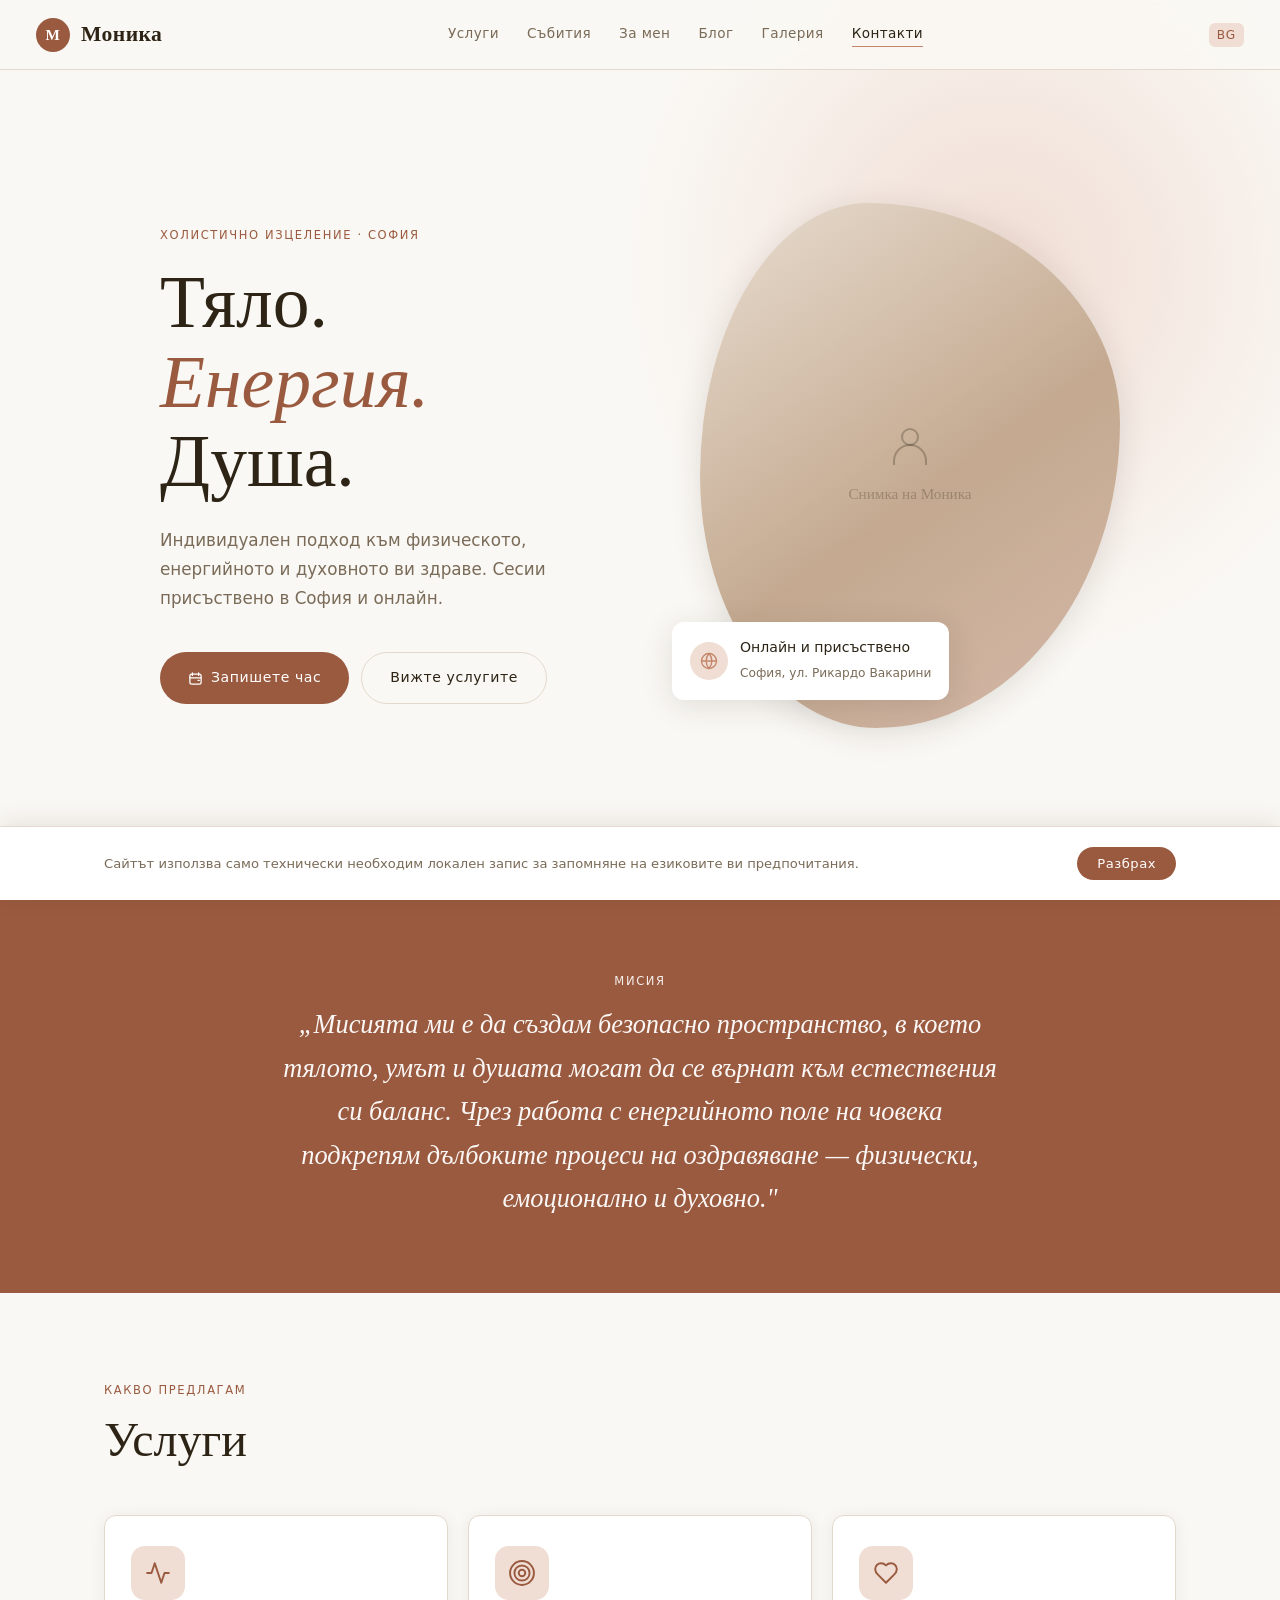
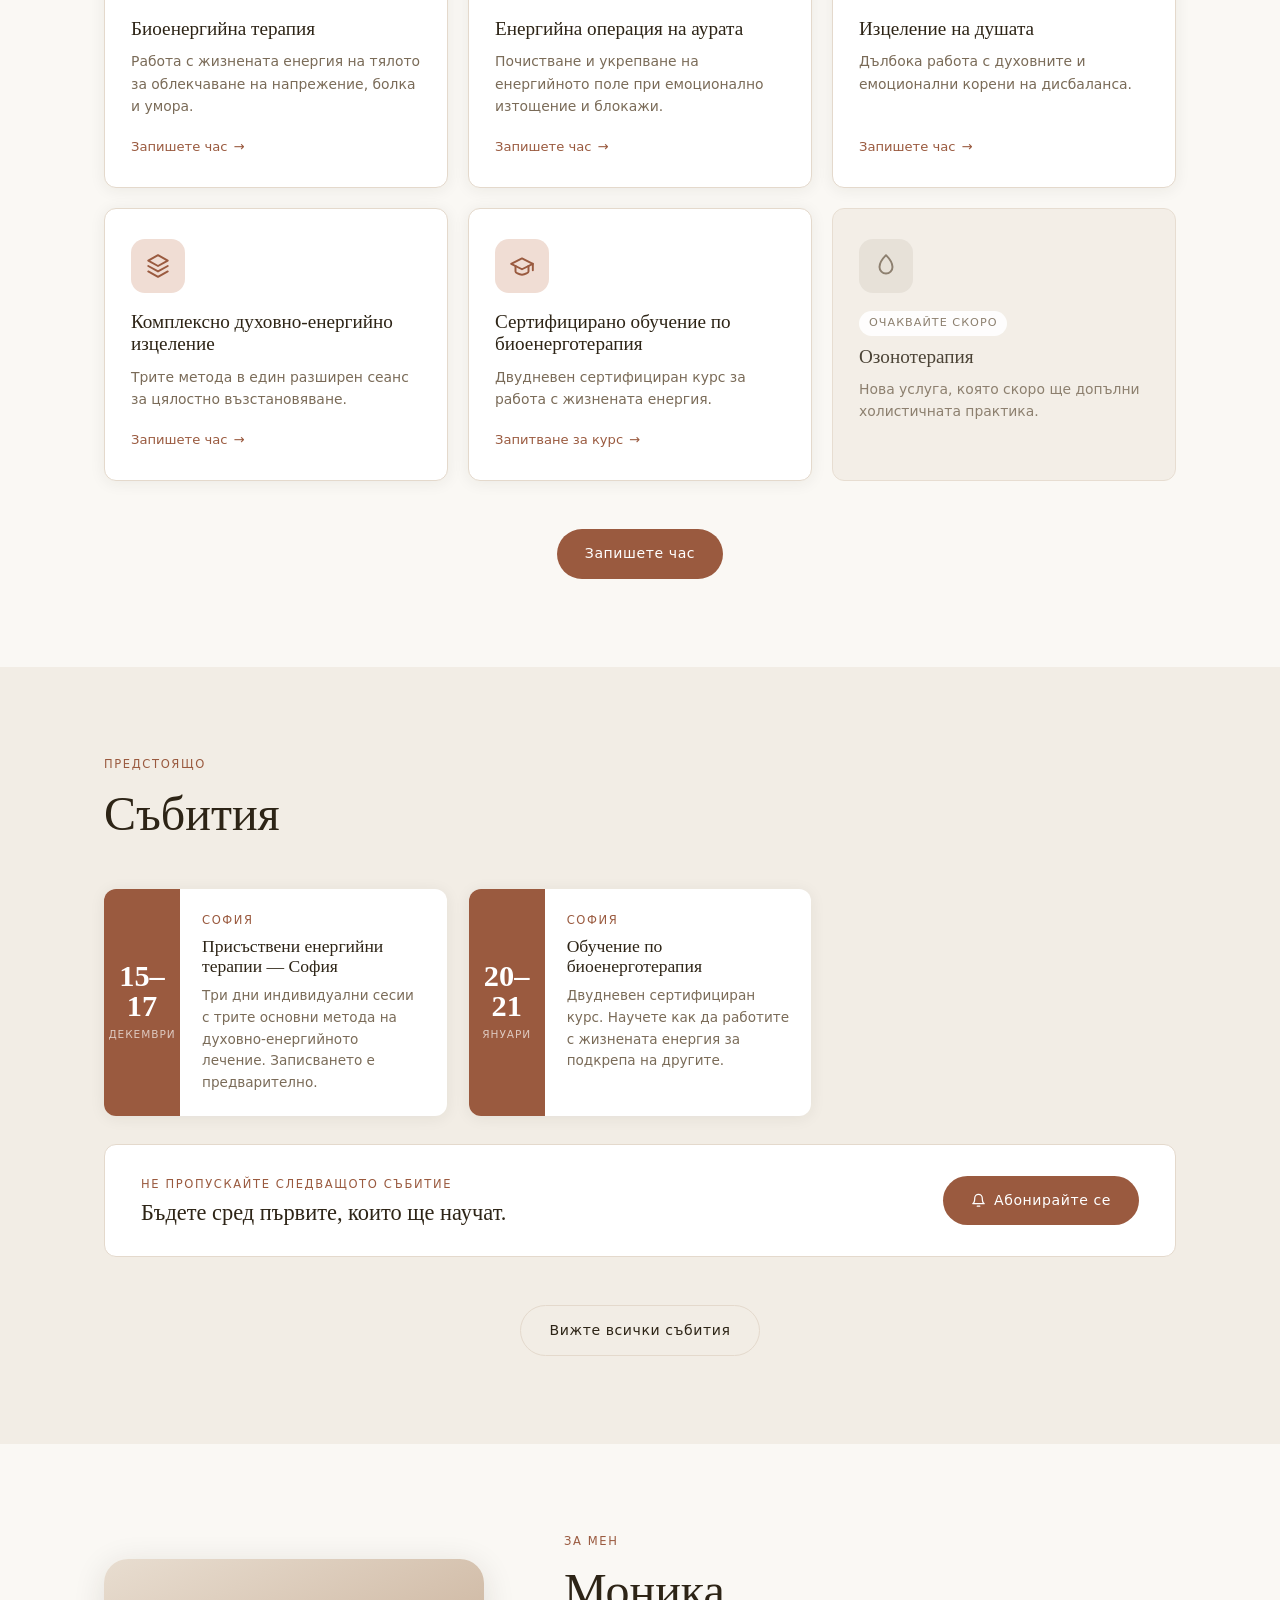
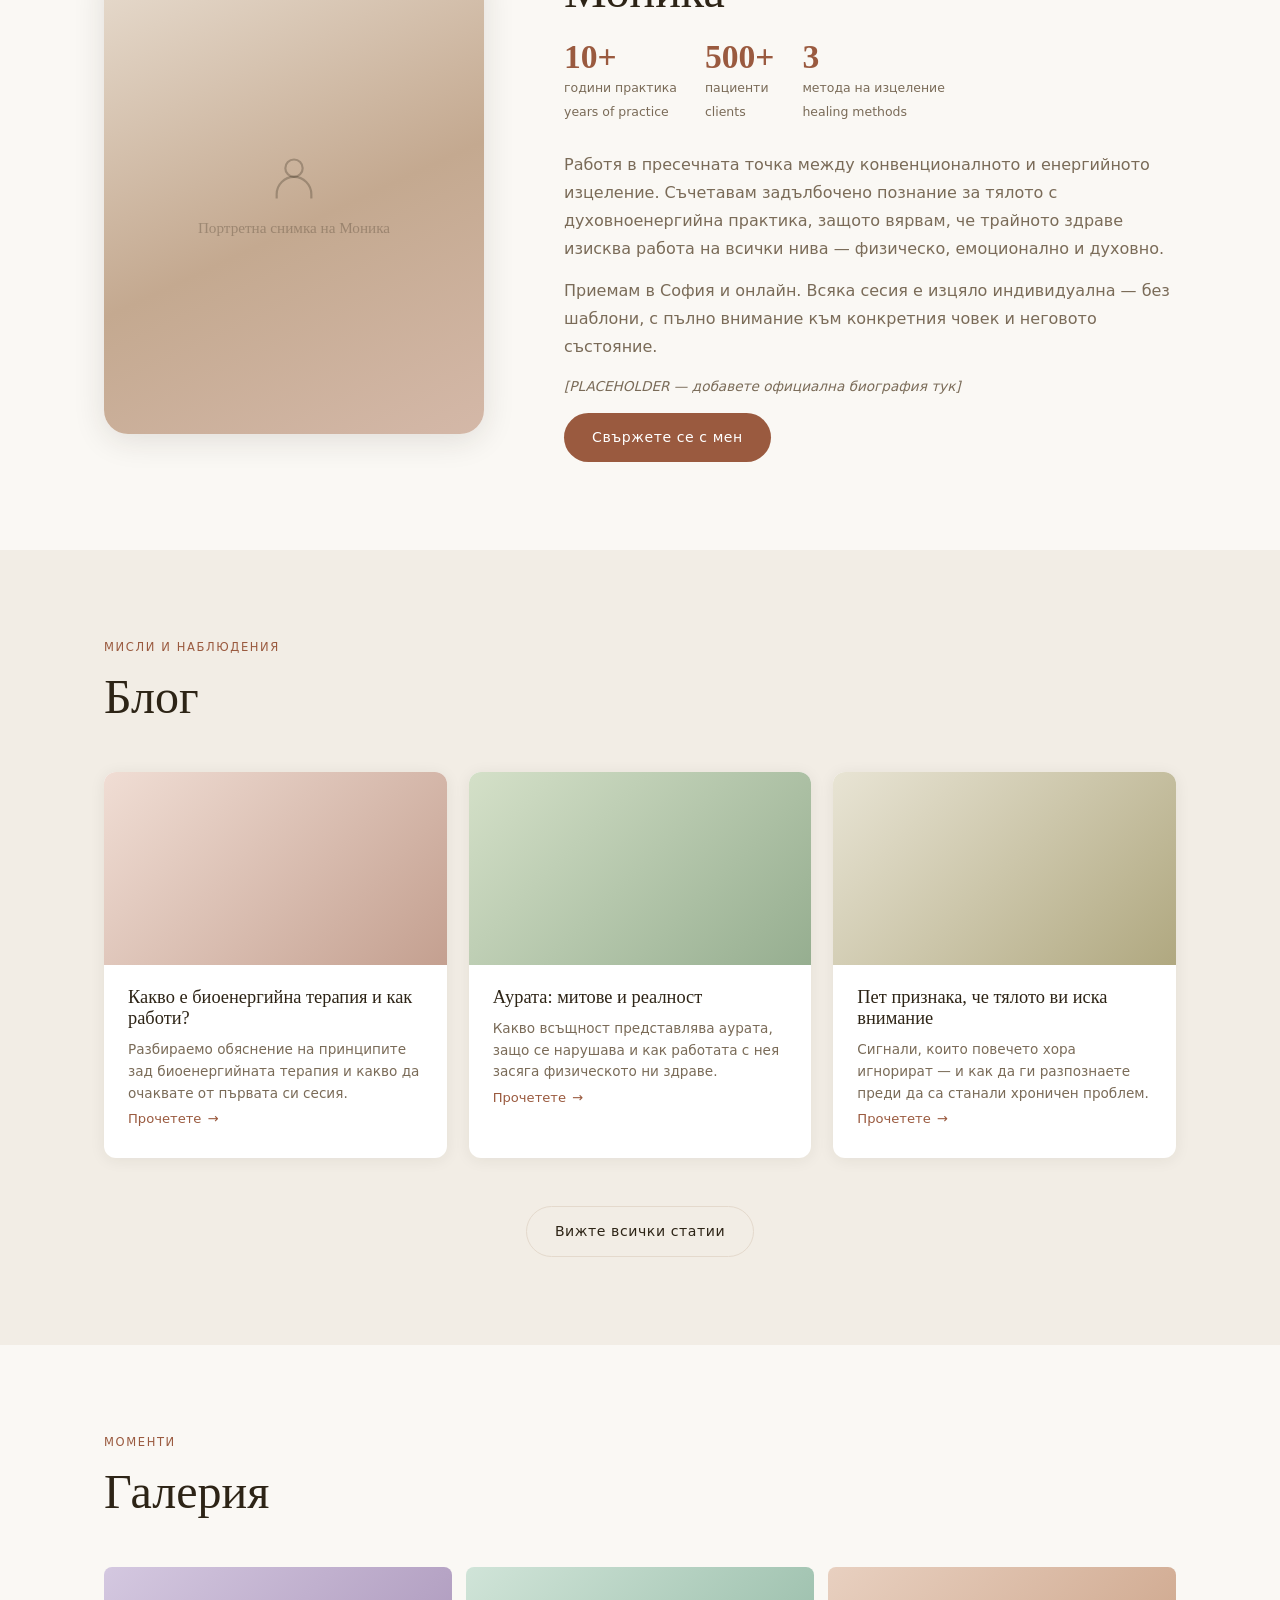
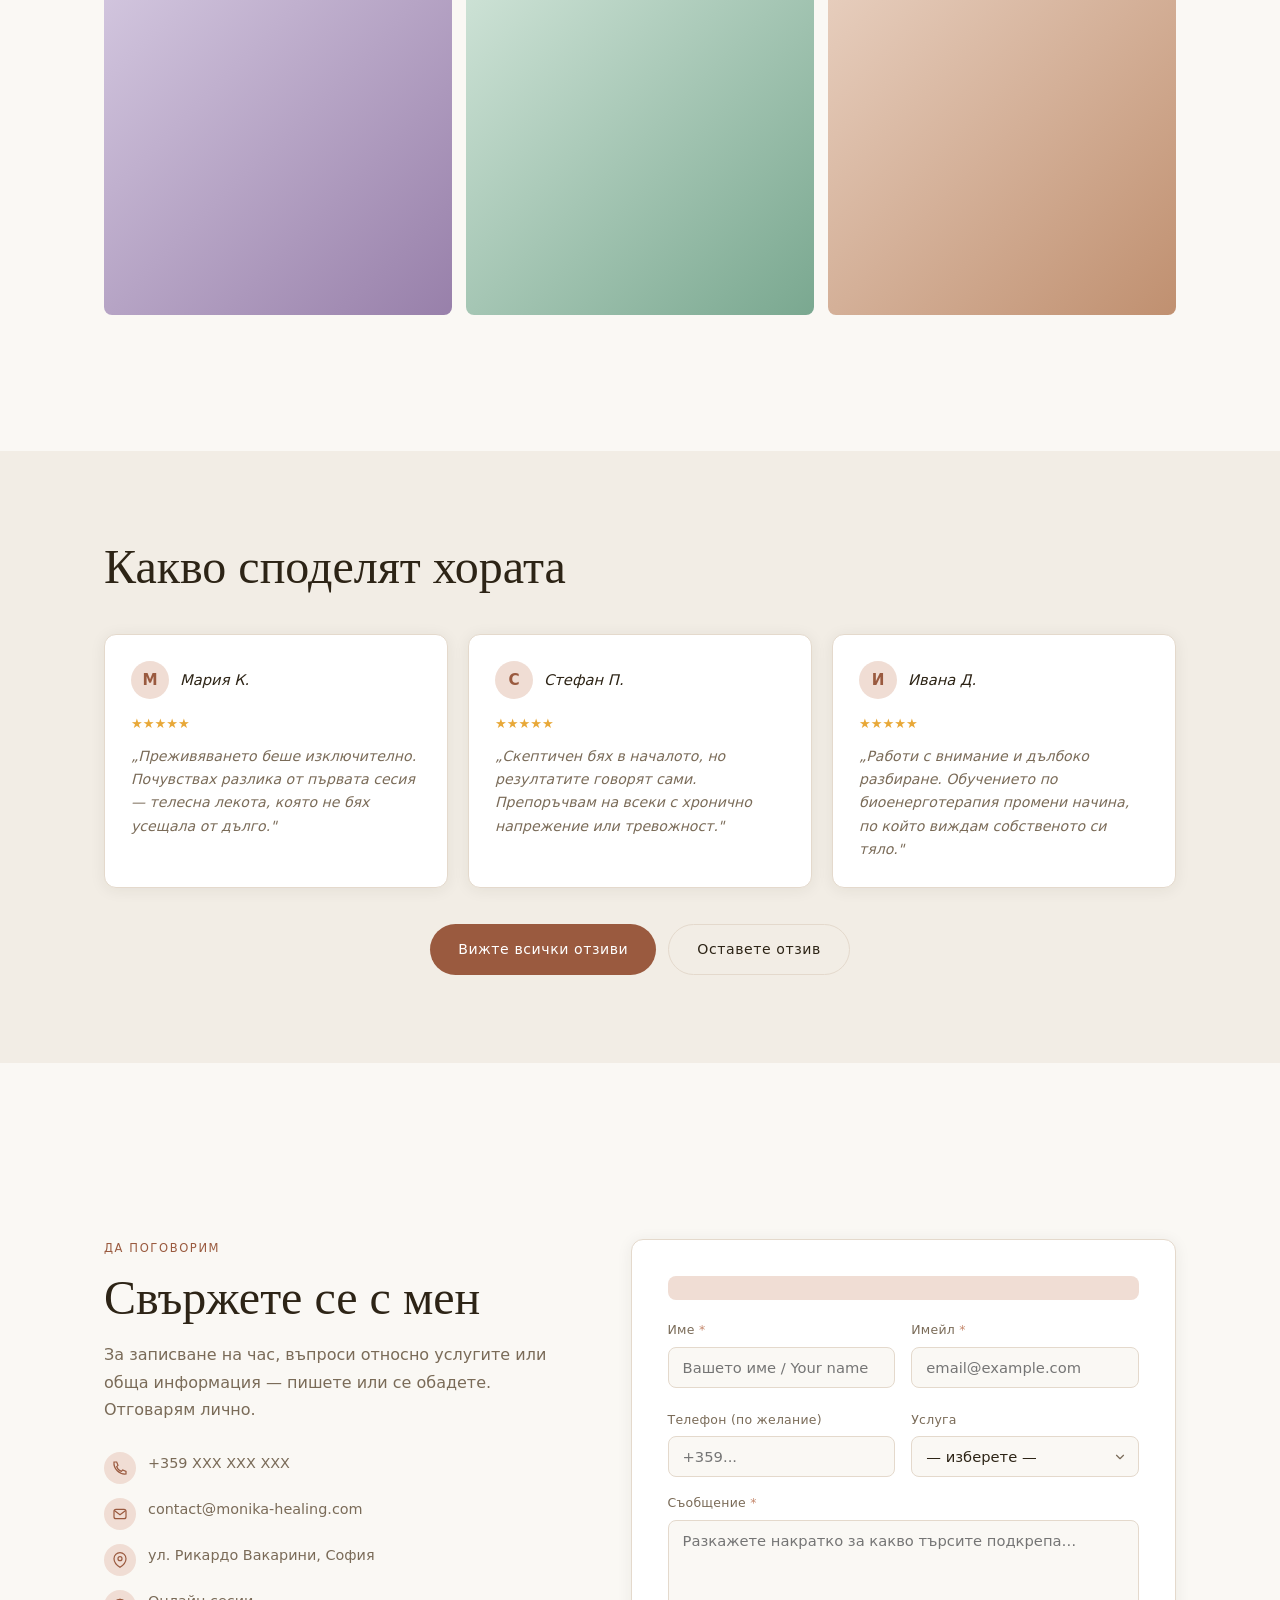
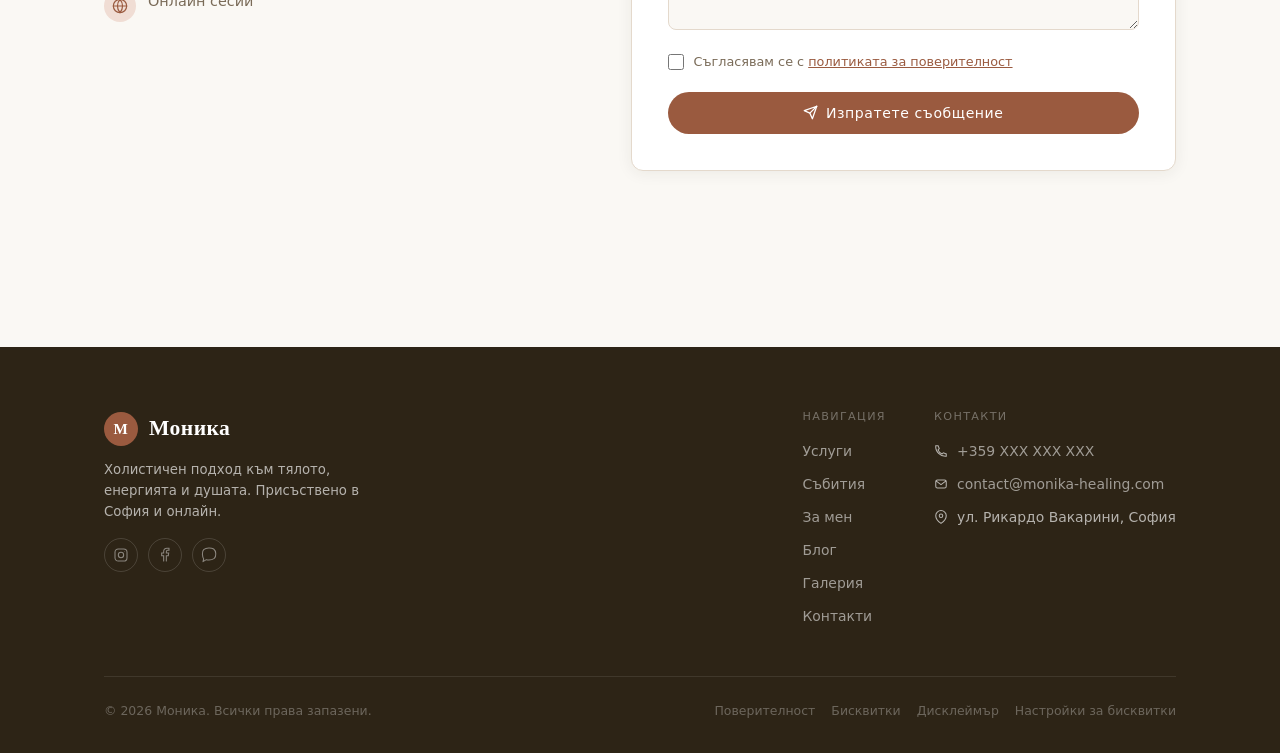
==== commit 39712131: "Add files via upload" ====
--- a/index.html
+++ b/index.html
@@ -303,56 +303,45 @@
     <div class="services-grid reveal">
 
       <article class="svc-card">
-        <div class="card-img"><div class="card-img-inner" style="background:linear-gradient(135deg,#D4E0C8,#8FA68B)"></div></div>
-        <div class="card-body">
-          <h3><span data-lang="bg">Биоенергийна терапия</span><span data-lang="en">Bioenergy Therapy</span></h3>
-          <p class="svc-desc"><span data-lang="bg">Работа с жизнената енергия на тялото за облекчаване на напрежение, болка и умора.</span><span data-lang="en">Work with the body's life energy to ease tension, pain and fatigue.</span></p>
-          <a class="card-link svc-cta" href="#kontakti" data-service="bioenergy" data-intent="booking"><span data-lang="bg">Запишете час</span><span data-lang="en">Book a session</span> →</a>
-        </div>
+        <div class="svc-icon"><svg width="26" height="26" viewBox="0 0 24 24" fill="none" stroke="currentColor" stroke-width="1.8" stroke-linecap="round" stroke-linejoin="round" aria-hidden="true"><path d="M22 12h-4l-3 9L9 3l-3 9H2"/></svg></div>
+        <h3><span data-lang="bg">Биоенергийна терапия</span><span data-lang="en">Bioenergy Therapy</span></h3>
+        <p class="svc-desc"><span data-lang="bg">Работа с жизнената енергия на тялото за облекчаване на напрежение, болка и умора.</span><span data-lang="en">Work with the body's life energy to ease tension, pain and fatigue.</span></p>
+        <a class="card-link svc-cta" href="#kontakti" data-service="bioenergy" data-intent="booking"><span data-lang="bg">Запишете час</span><span data-lang="en">Book a session</span> →</a>
       </article>
 
       <article class="svc-card">
-        <div class="card-img"><div class="card-img-inner" style="background:linear-gradient(135deg,#DDD4E8,#9B8BAF)"></div></div>
-        <div class="card-body">
-          <h3><span data-lang="bg">Енергийна операция на аурата</span><span data-lang="en">Aura Energy Operation</span></h3>
-          <p class="svc-desc"><span data-lang="bg">Почистване и укрепване на енергийното поле при емоционално изтощение и повтарящи се блокажи.</span><span data-lang="en">Cleansing and strengthening the energy field for emotional exhaustion and recurring blockages.</span></p>
-          <a class="card-link svc-cta" href="#kontakti" data-service="aura" data-intent="booking"><span data-lang="bg">Запишете час</span><span data-lang="en">Book a session</span> →</a>
-        </div>
+        <div class="svc-icon"><svg width="26" height="26" viewBox="0 0 24 24" fill="none" stroke="currentColor" stroke-width="1.8" stroke-linecap="round" stroke-linejoin="round" aria-hidden="true"><circle cx="12" cy="12" r="3"/><circle cx="12" cy="12" r="7"/><circle cx="12" cy="12" r="11"/></svg></div>
+        <h3><span data-lang="bg">Енергийна операция на аурата</span><span data-lang="en">Aura Energy Operation</span></h3>
+        <p class="svc-desc"><span data-lang="bg">Почистване и укрепване на енергийното поле при емоционално изтощение и блокажи.</span><span data-lang="en">Cleansing and strengthening the energy field for emotional exhaustion and blockages.</span></p>
+        <a class="card-link svc-cta" href="#kontakti" data-service="aura" data-intent="booking"><span data-lang="bg">Запишете час</span><span data-lang="en">Book a session</span> →</a>
       </article>
 
       <article class="svc-card">
-        <div class="card-img"><div class="card-img-inner" style="background:linear-gradient(135deg,#F0DDD4,#C4866A)"></div></div>
-        <div class="card-body">
-          <h3><span data-lang="bg">Изцеление на душата</span><span data-lang="en">Soul Healing</span></h3>
-          <p class="svc-desc"><span data-lang="bg">Дълбока работа с духовните и емоционални корени на дисбаланса.</span><span data-lang="en">Deep work with the spiritual and emotional roots of imbalance.</span></p>
-          <a class="card-link svc-cta" href="#kontakti" data-service="soul" data-intent="booking"><span data-lang="bg">Запишете час</span><span data-lang="en">Book a session</span> →</a>
-        </div>
+        <div class="svc-icon"><svg width="26" height="26" viewBox="0 0 24 24" fill="none" stroke="currentColor" stroke-width="1.8" stroke-linecap="round" stroke-linejoin="round" aria-hidden="true"><path d="M19 14c1.49-1.46 3-3.21 3-5.5A5.5 5.5 0 0 0 16.5 3c-1.76 0-3 .5-4.5 2-1.5-1.5-2.74-2-4.5-2A5.5 5.5 0 0 0 2 8.5c0 2.29 1.51 4.04 3 5.5l7 7Z"/></svg></div>
+        <h3><span data-lang="bg">Изцеление на душата</span><span data-lang="en">Soul Healing</span></h3>
+        <p class="svc-desc"><span data-lang="bg">Дълбока работа с духовните и емоционални корени на дисбаланса.</span><span data-lang="en">Deep work with the spiritual and emotional roots of imbalance.</span></p>
+        <a class="card-link svc-cta" href="#kontakti" data-service="soul" data-intent="booking"><span data-lang="bg">Запишете час</span><span data-lang="en">Book a session</span> →</a>
       </article>
 
       <article class="svc-card">
-        <div class="card-img"><div class="card-img-inner" style="background:linear-gradient(135deg,#D0E8E4,#6FA0A0)"></div></div>
-        <div class="card-body">
-          <h3><span data-lang="bg">Комплексно духовно-енергийно изцеление</span><span data-lang="en">Complex Spiritual-Energy Healing</span></h3>
-          <p class="svc-desc"><span data-lang="bg">Трите метода в един разширен сеанс за цялостно възстановяване.</span><span data-lang="en">All three methods in one extended session for complete restoration.</span></p>
-          <a class="card-link svc-cta" href="#kontakti" data-service="complex" data-intent="booking"><span data-lang="bg">Запишете час</span><span data-lang="en">Book a session</span> →</a>
-        </div>
+        <div class="svc-icon"><svg width="26" height="26" viewBox="0 0 24 24" fill="none" stroke="currentColor" stroke-width="1.8" stroke-linecap="round" stroke-linejoin="round" aria-hidden="true"><path d="m12 2 9 5-9 5-9-5 9-5Z"/><path d="m3 12 9 5 9-5"/><path d="m3 17 9 5 9-5"/></svg></div>
+        <h3><span data-lang="bg">Комплексно духовно-енергийно изцеление</span><span data-lang="en">Complex Spiritual-Energy Healing</span></h3>
+        <p class="svc-desc"><span data-lang="bg">Трите метода в един разширен сеанс за цялостно възстановяване.</span><span data-lang="en">All three methods in one extended session for complete restoration.</span></p>
+        <a class="card-link svc-cta" href="#kontakti" data-service="complex" data-intent="booking"><span data-lang="bg">Запишете час</span><span data-lang="en">Book a session</span> →</a>
       </article>
 
       <article class="svc-card">
-        <div class="card-img"><div class="card-img-inner" style="background:linear-gradient(135deg,#E8E0C8,#B0A06A)"></div></div>
-        <div class="card-body">
-          <h3><span data-lang="bg">Сертифицирано обучение по биоенерготерапия</span><span data-lang="en">Certified Bioenergy Therapy Training</span></h3>
-          <p class="svc-desc"><span data-lang="bg">Двудневен сертифициран курс за работа с жизнената енергия.</span><span data-lang="en">A two-day certified course in working with life energy.</span></p>
-          <a class="card-link svc-cta" href="#kontakti" data-service="training" data-intent="booking"><span data-lang="bg">Запитване за курс</span><span data-lang="en">Ask about the course</span> →</a>
-        </div>
+        <div class="svc-icon"><svg width="26" height="26" viewBox="0 0 24 24" fill="none" stroke="currentColor" stroke-width="1.8" stroke-linecap="round" stroke-linejoin="round" aria-hidden="true"><path d="M22 10 12 5 2 10l10 5 10-5Z"/><path d="M6 12v5c0 1 3 3 6 3s6-2 6-3v-5"/><path d="M22 10v6"/></svg></div>
+        <h3><span data-lang="bg">Сертифицирано обучение по биоенерготерапия</span><span data-lang="en">Certified Bioenergy Therapy Training</span></h3>
+        <p class="svc-desc"><span data-lang="bg">Двудневен сертифициран курс за работа с жизнената енергия.</span><span data-lang="en">A two-day certified course in working with life energy.</span></p>
+        <a class="card-link svc-cta" href="#kontakti" data-service="training" data-intent="booking"><span data-lang="bg">Запитване за курс</span><span data-lang="en">Ask about the course</span> →</a>
       </article>
 
       <article class="svc-card soon">
-        <div class="card-img"><div class="card-img-inner" style="background:linear-gradient(135deg,#E4E0DC,#B8B0A8)"></div></div>
-        <div class="card-body">
-          <span class="locked-tag"><span data-lang="bg">Очаквайте скоро</span><span data-lang="en">Coming soon</span></span>
-          <h3><span style="color:var(--text-muted)"><span data-lang="bg">Озонотерапия</span><span data-lang="en">Ozone Therapy</span></span></h3>
-        </div>
+        <div class="svc-icon"><svg width="26" height="26" viewBox="0 0 24 24" fill="none" stroke="currentColor" stroke-width="1.8" stroke-linecap="round" stroke-linejoin="round" aria-hidden="true"><path d="M12 2s6 6 6 11a6 6 0 0 1-12 0c0-5 6-11 6-11Z"/></svg></div>
+        <span class="locked-tag"><span data-lang="bg">Очаквайте скоро</span><span data-lang="en">Coming soon</span></span>
+        <h3><span data-lang="bg">Озонотерапия</span><span data-lang="en">Ozone Therapy</span></h3>
+        <p class="svc-desc"><span data-lang="bg">Нова услуга, която скоро ще допълни холистичната практика.</span><span data-lang="en">A new service that will soon join the holistic practice.</span></p>
       </article>
 
     </div>
--- a/assets/css/style.css
+++ b/assets/css/style.css
@@ -131,20 +131,29 @@
 .mission p{font-family:var(--serif);font-size:clamp(1.2rem,2.5vw,1.65rem);line-height:1.65;font-style:italic;color:rgba(255,255,255,.95)}
 
 /* Services grid */
-.services-grid{display:grid;grid-template-columns:repeat(3,1fr);gap:24px}
-.svc-card{background:var(--bg-card);border-radius:var(--r);overflow:hidden;box-shadow:var(--shadow);transition:box-shadow var(--ease),transform var(--ease);display:flex;flex-direction:column}
-.svc-card:hover{box-shadow:var(--shadow-md);transform:translateY(-3px)}
+.services-grid{display:grid;grid-template-columns:repeat(3,1fr);gap:20px}
+.svc-card{background:var(--bg-card);border:1px solid var(--border);border-radius:var(--r);padding:30px 26px;box-shadow:var(--shadow);transition:box-shadow var(--ease),transform var(--ease),border-color var(--ease);display:flex;flex-direction:column}
+.svc-card:hover{box-shadow:var(--shadow-md);transform:translateY(-3px);border-color:var(--accent-light)}
+.svc-icon{width:54px;height:54px;border-radius:14px;background:var(--accent-light);color:var(--accent-text);display:flex;align-items:center;justify-content:center;margin-bottom:18px;flex-shrink:0}
+.svc-card h3{font-size:1.2rem;margin-bottom:10px}
+.svc-card h3 a{color:var(--text);transition:color var(--ease)}
+.svc-card h3 a:hover{color:var(--accent-text)}
+.svc-desc{font-size:.87rem;color:var(--text-muted);line-height:1.62;margin-bottom:18px}
+.svc-card .card-link{margin-top:auto}
+.svc-card.soon{opacity:.85;background:var(--bg-alt);box-shadow:none}
+.svc-card.soon:hover{transform:none;box-shadow:none;border-color:var(--border)}
+.svc-card.soon .svc-icon{background:rgba(122,107,88,.12);color:var(--text-muted)}
+
+/* Shared card bits (blog) */
 .card-img{aspect-ratio:16/10;width:100%;overflow:hidden}
 .card-img-inner{width:100%;height:100%}
-.card-body{padding:22px 24px 26px;display:flex;flex-direction:column;flex:1}
+.card-body{padding:22px 24px 26px}
 .card-body h3{font-size:1.15rem;margin-bottom:10px}
 .card-body h3 a{color:var(--text);transition:color var(--ease)}
 .card-body h3 a:hover{color:var(--accent-text)}
-.svc-desc{font-size:.86rem;color:var(--text-muted);line-height:1.6;margin-bottom:16px}
-.card-link{display:inline-flex;align-items:center;gap:6px;font-size:.82rem;color:var(--accent-text);font-weight:500;transition:gap var(--ease);margin-top:auto}
+.card-link{display:inline-flex;align-items:center;gap:6px;font-size:.82rem;color:var(--accent-text);font-weight:500;transition:gap var(--ease);margin-top:4px}
 .card-link:hover{gap:10px}
-.locked-tag{display:inline-block;font-size:.7rem;font-weight:500;letter-spacing:.09em;text-transform:uppercase;background:var(--bg-alt);color:var(--text-muted);padding:3px 10px;border-radius:50px;margin-bottom:8px}
-.svc-card.soon{opacity:.72}
+.locked-tag{display:inline-block;font-size:.7rem;font-weight:500;letter-spacing:.09em;text-transform:uppercase;background:var(--bg-card);color:var(--text-muted);padding:3px 10px;border-radius:50px;margin-bottom:10px;align-self:flex-start}
 .section-footer{text-align:center;margin-top:48px}
 
 /* Events */
@@ -255,7 +264,6 @@
   .desktop-nav,.header-right .lang-sw{display:none}
   .hamburger{display:flex}
   .section{padding:60px 0}
-  .services-grid{grid-template-columns:1fr}
   .journal-grid,.reviews-grid{grid-template-columns:1fr}
   .gallery-grid{grid-template-columns:repeat(2,1fr)}
   .events-grid{grid-template-columns:1fr}
@@ -266,6 +274,7 @@
 @media(max-width:480px){
   .container{padding:0 16px}
   .site-header{padding:0 16px}
+  .services-grid{grid-template-columns:1fr}
   .gallery-grid{grid-template-columns:1fr}
   .about-stats{gap:20px}
   .reviews-actions,.contact-chips{flex-direction:column;align-items:center}
